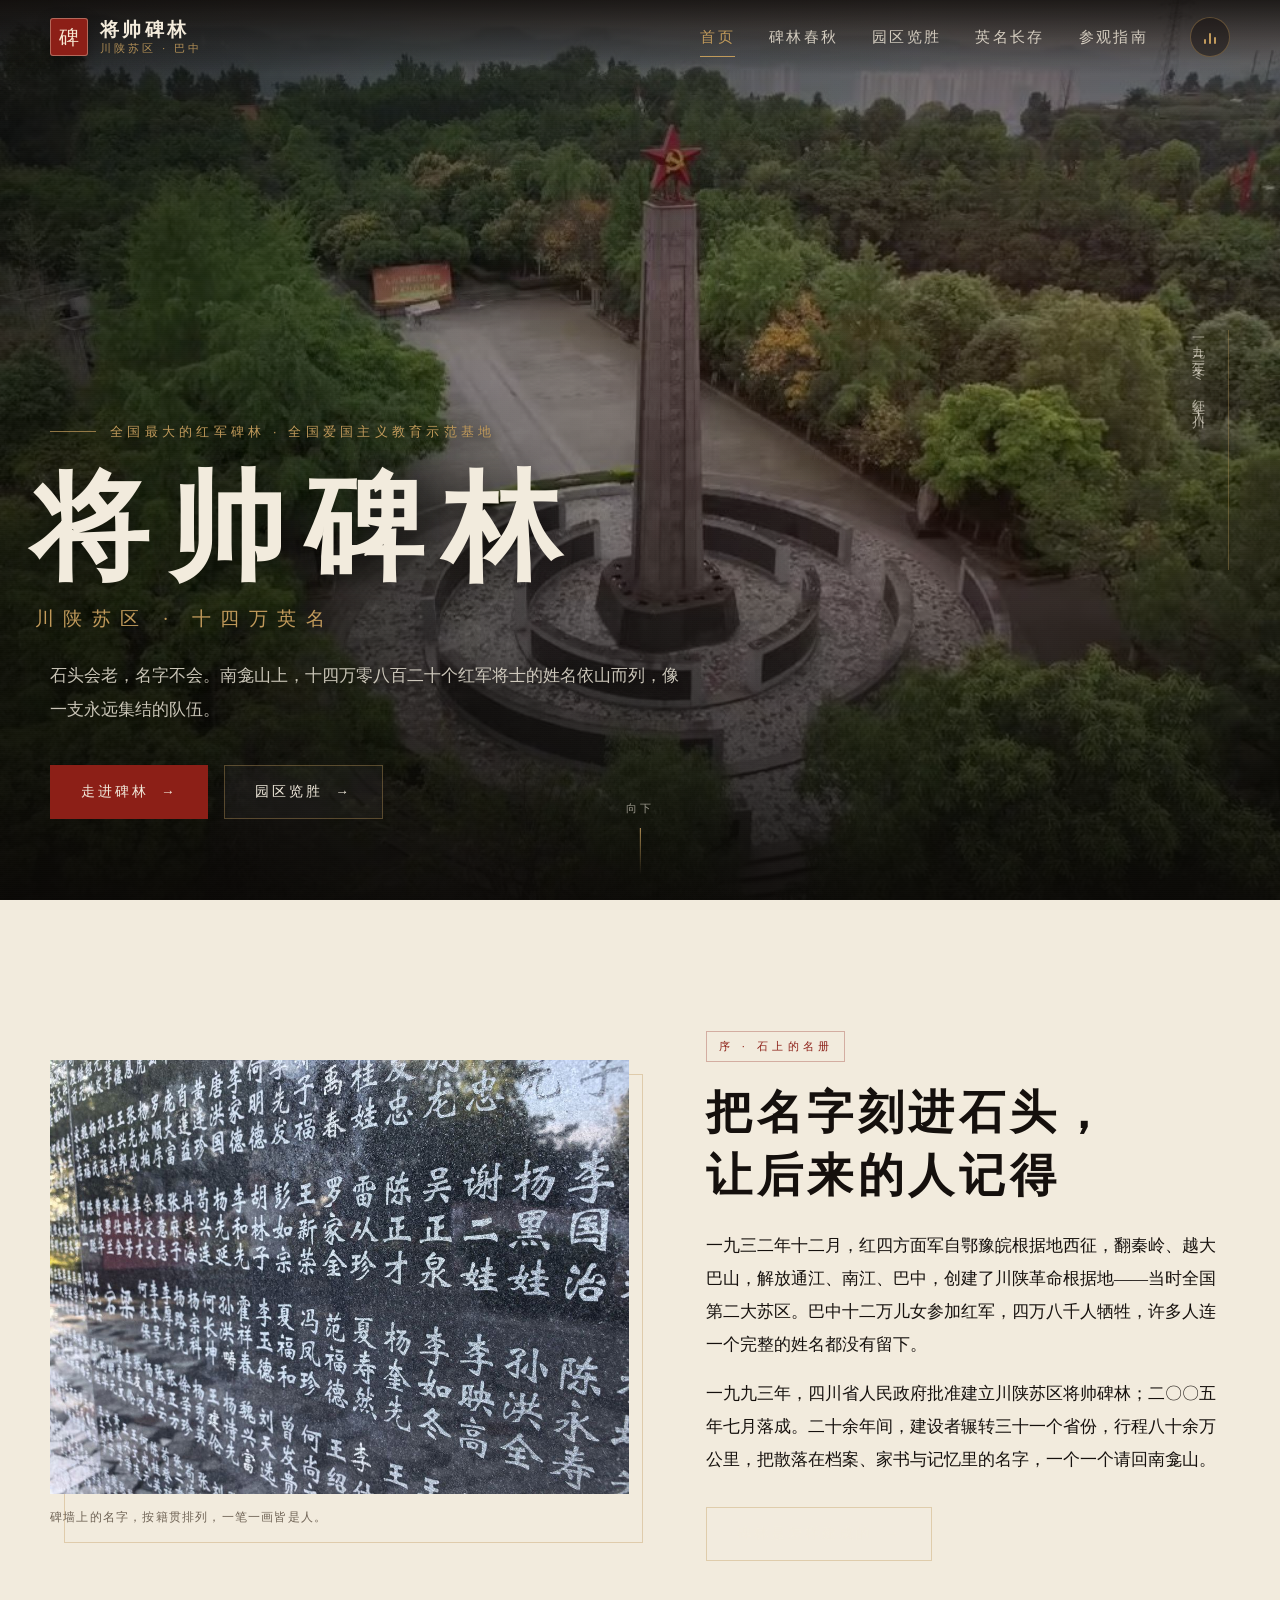
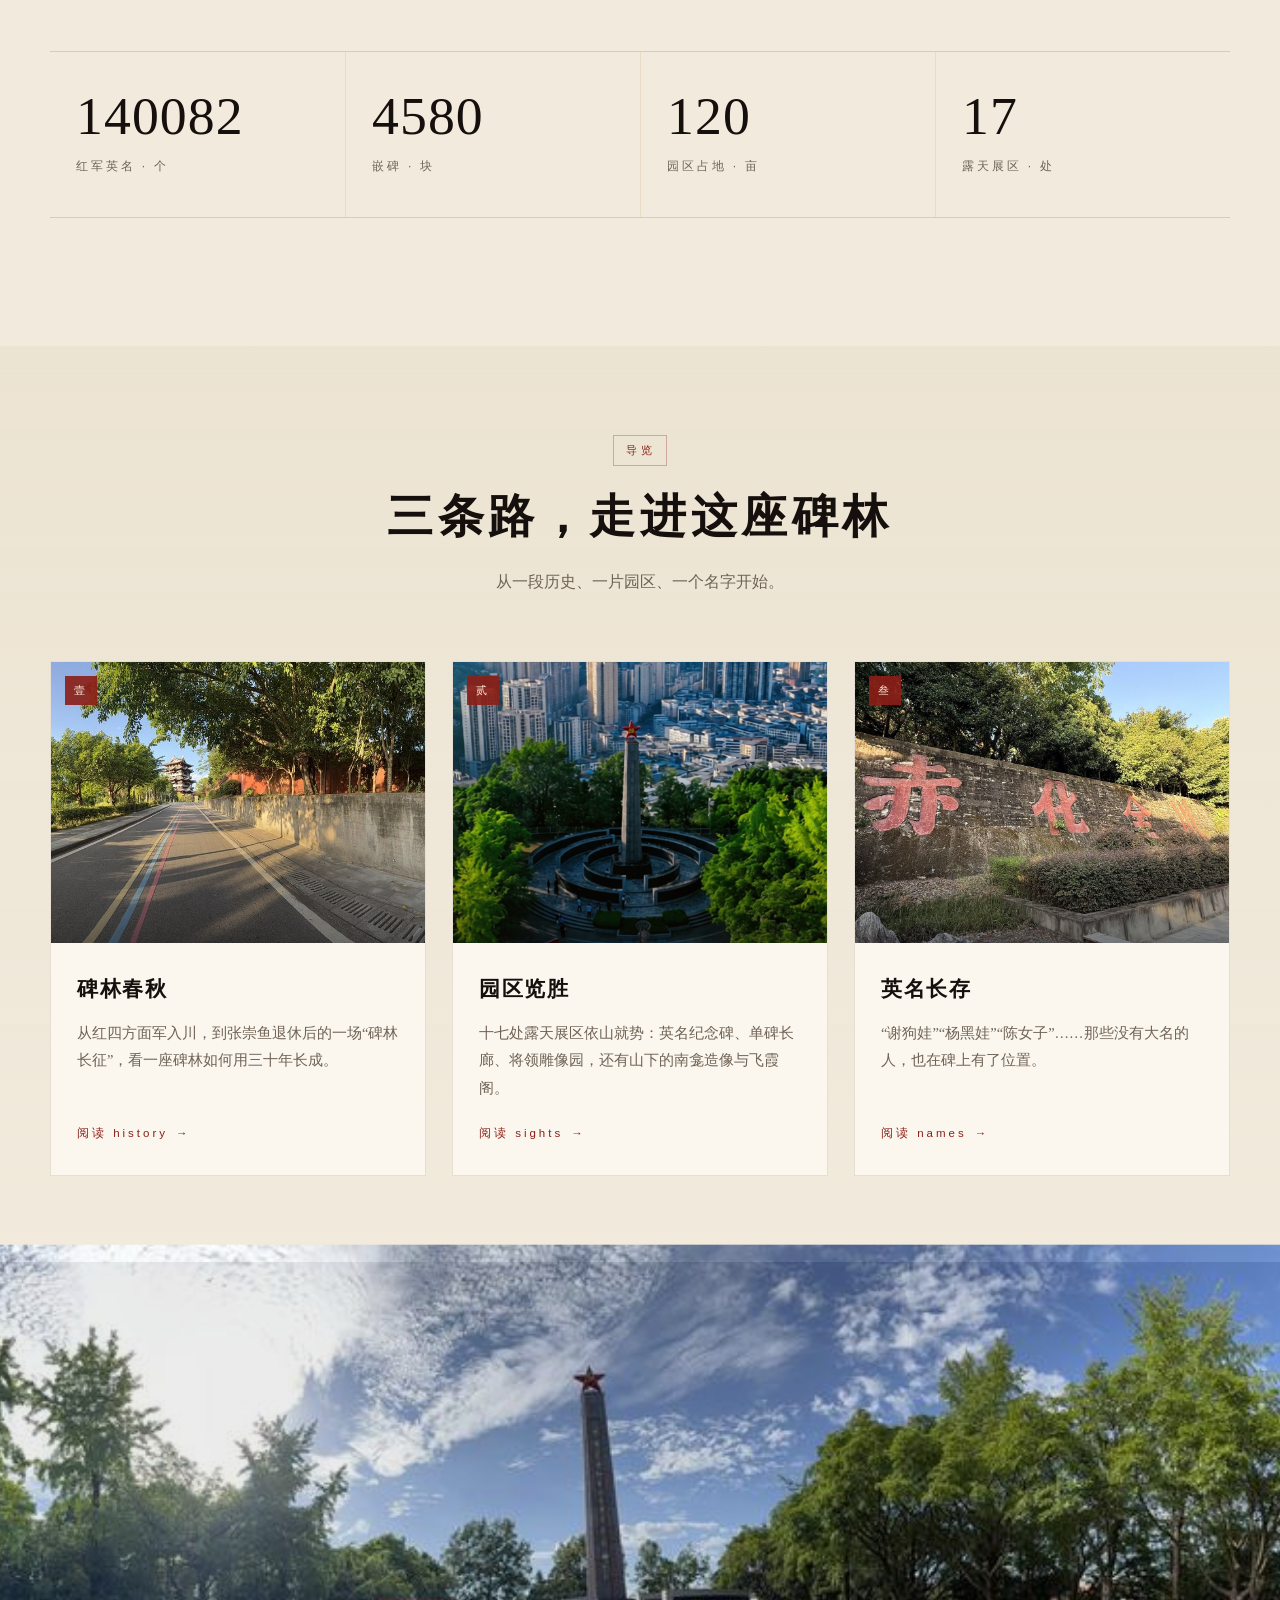
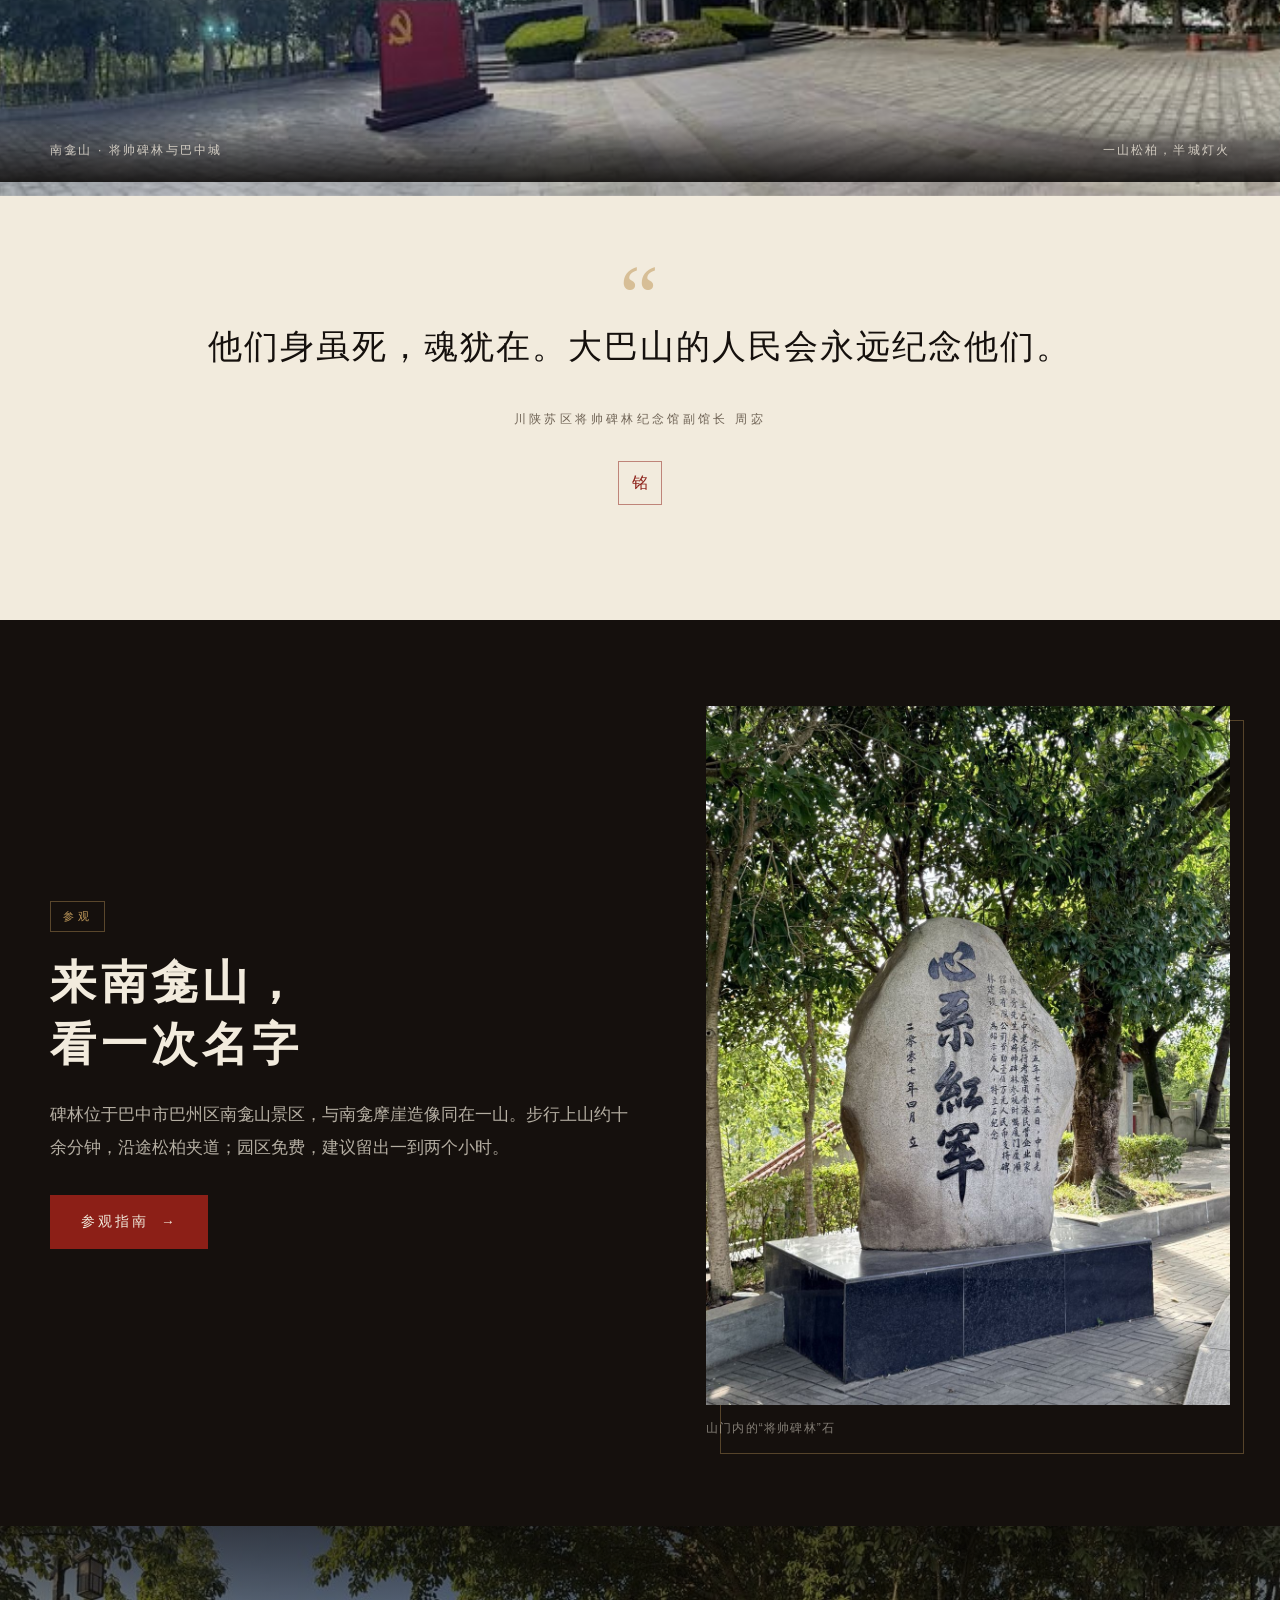
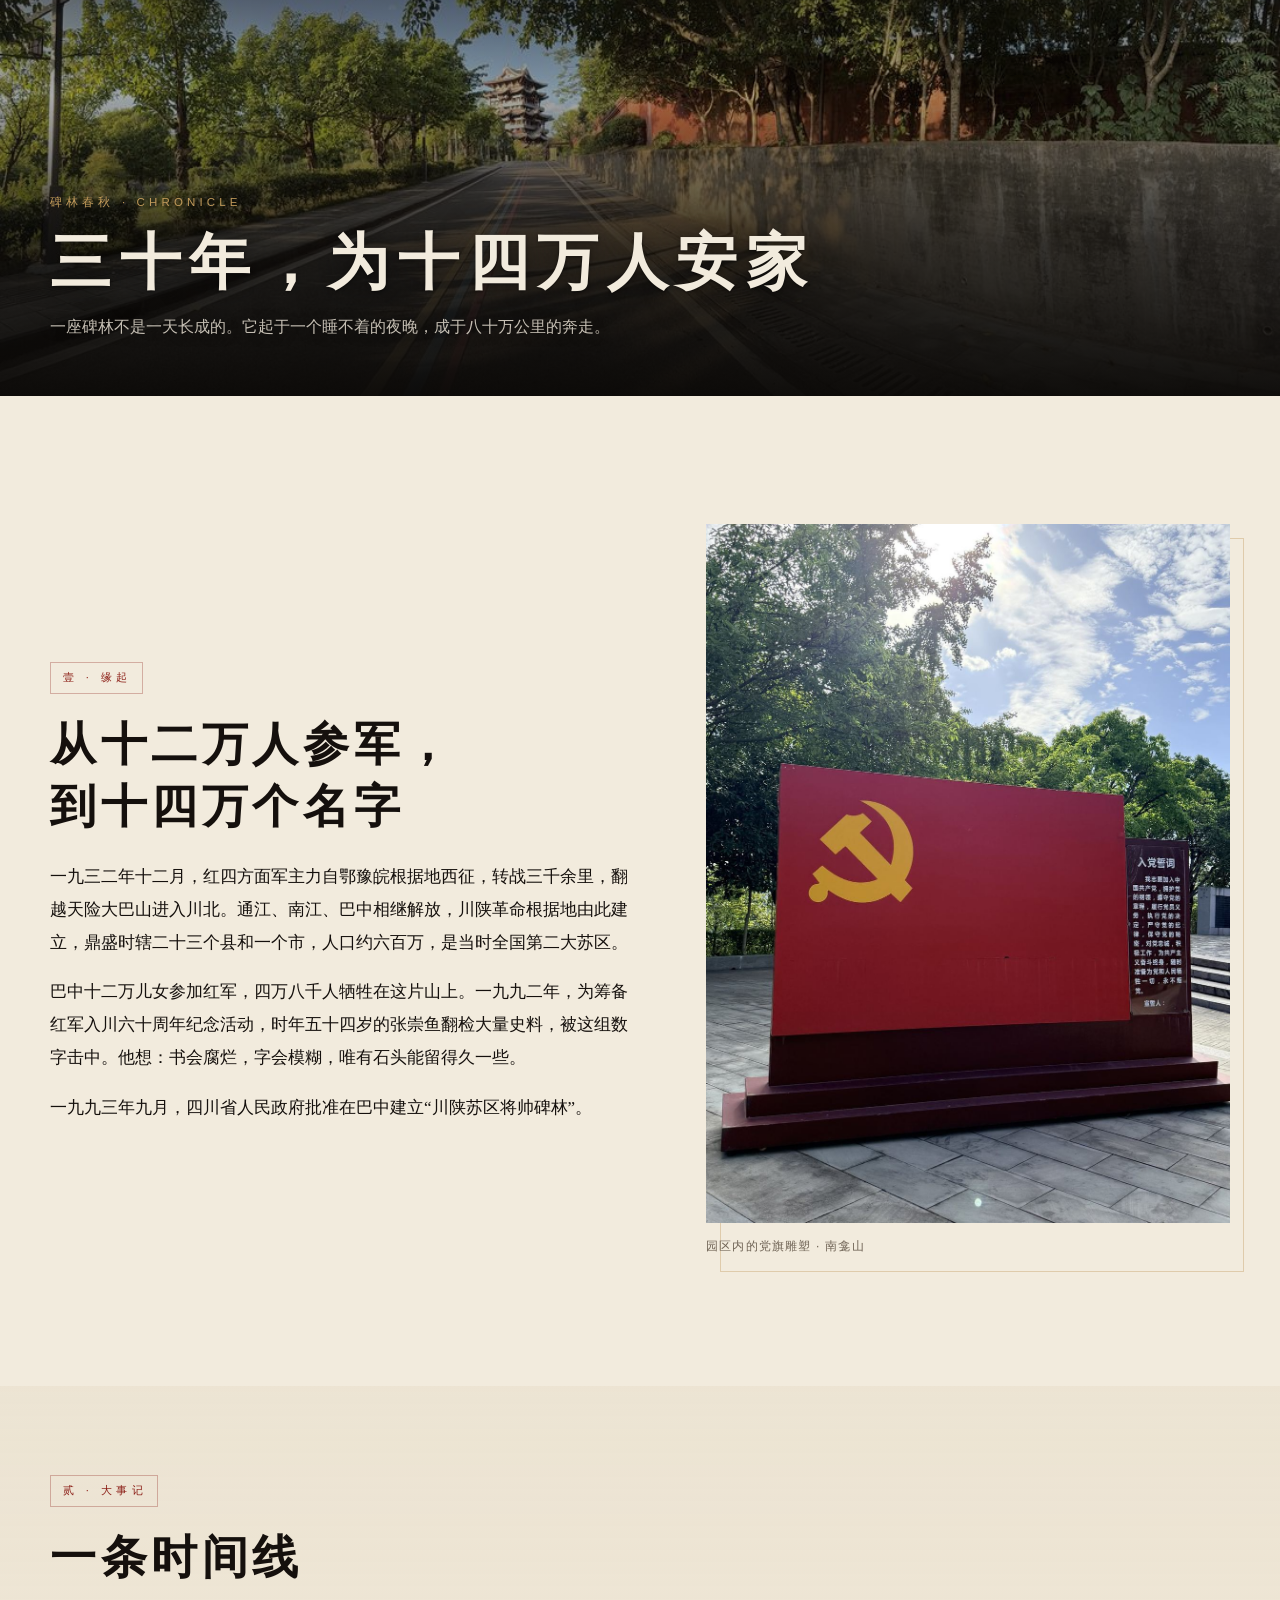
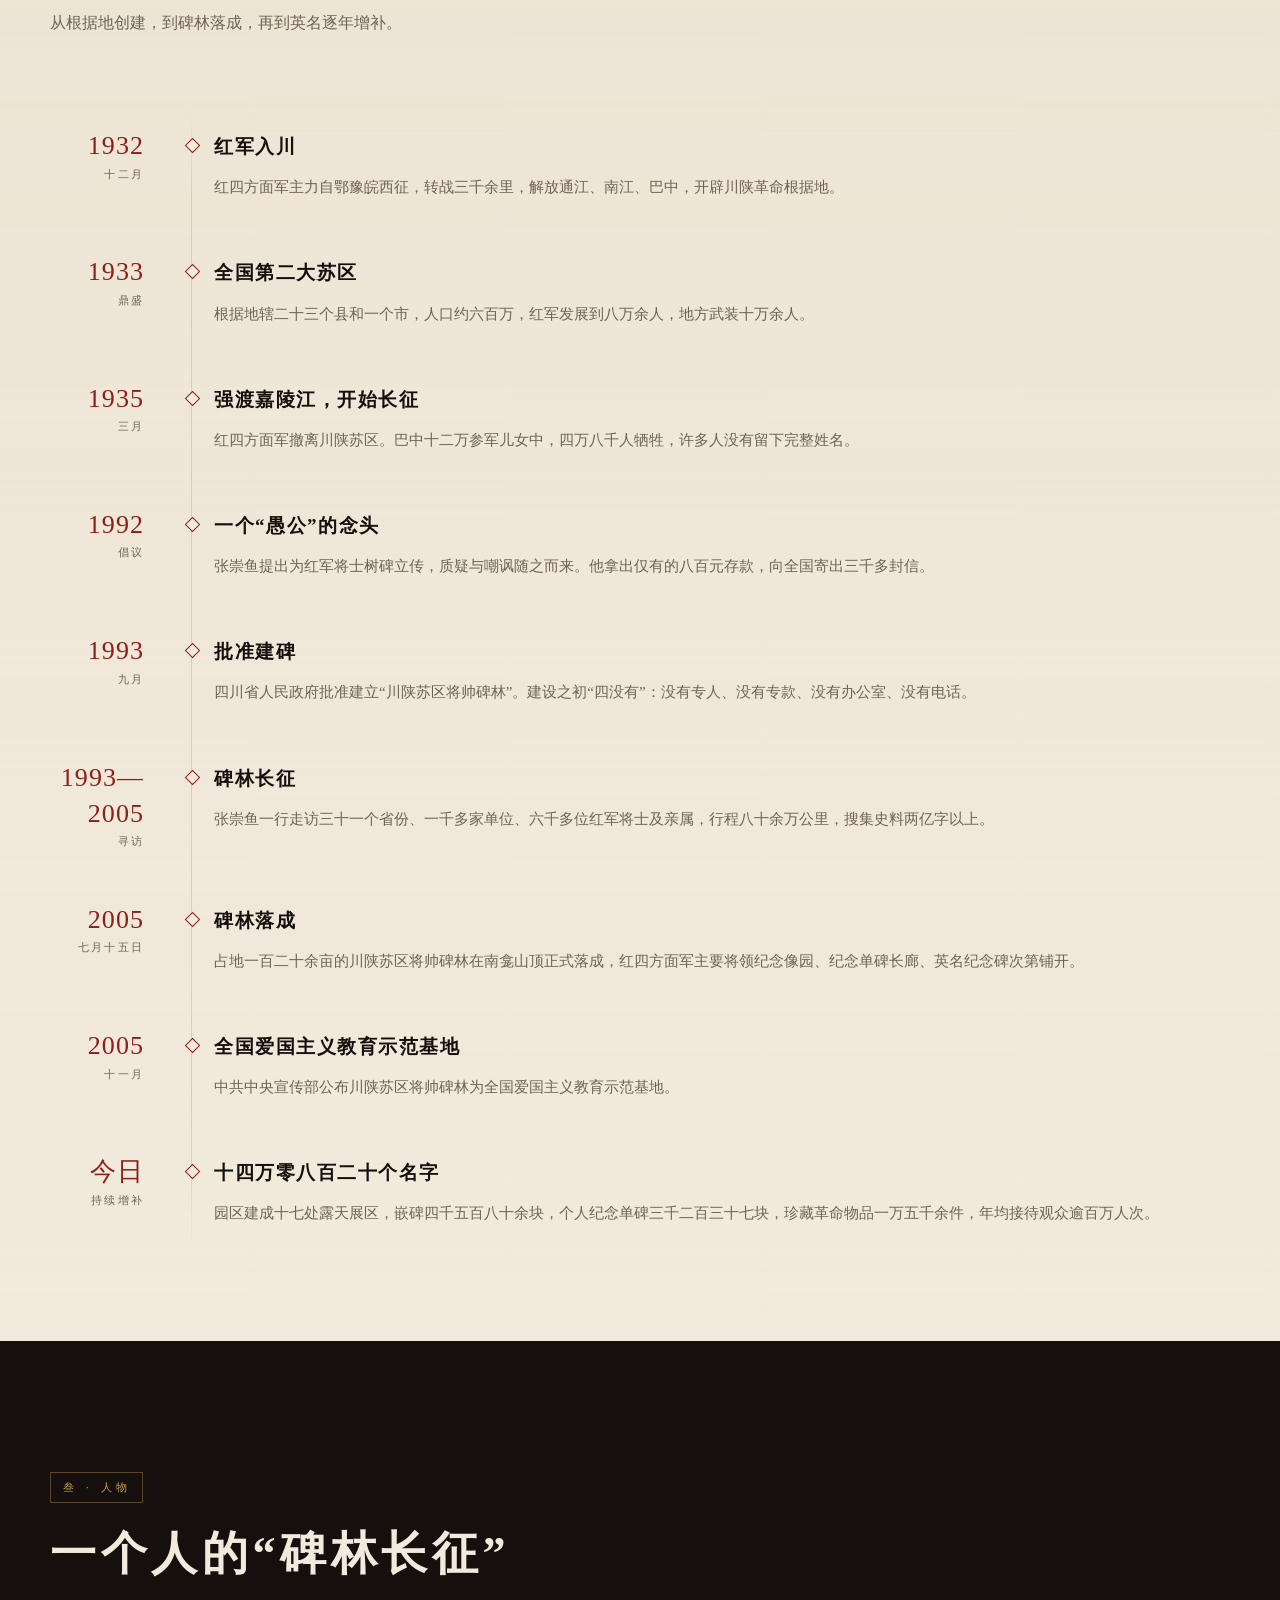
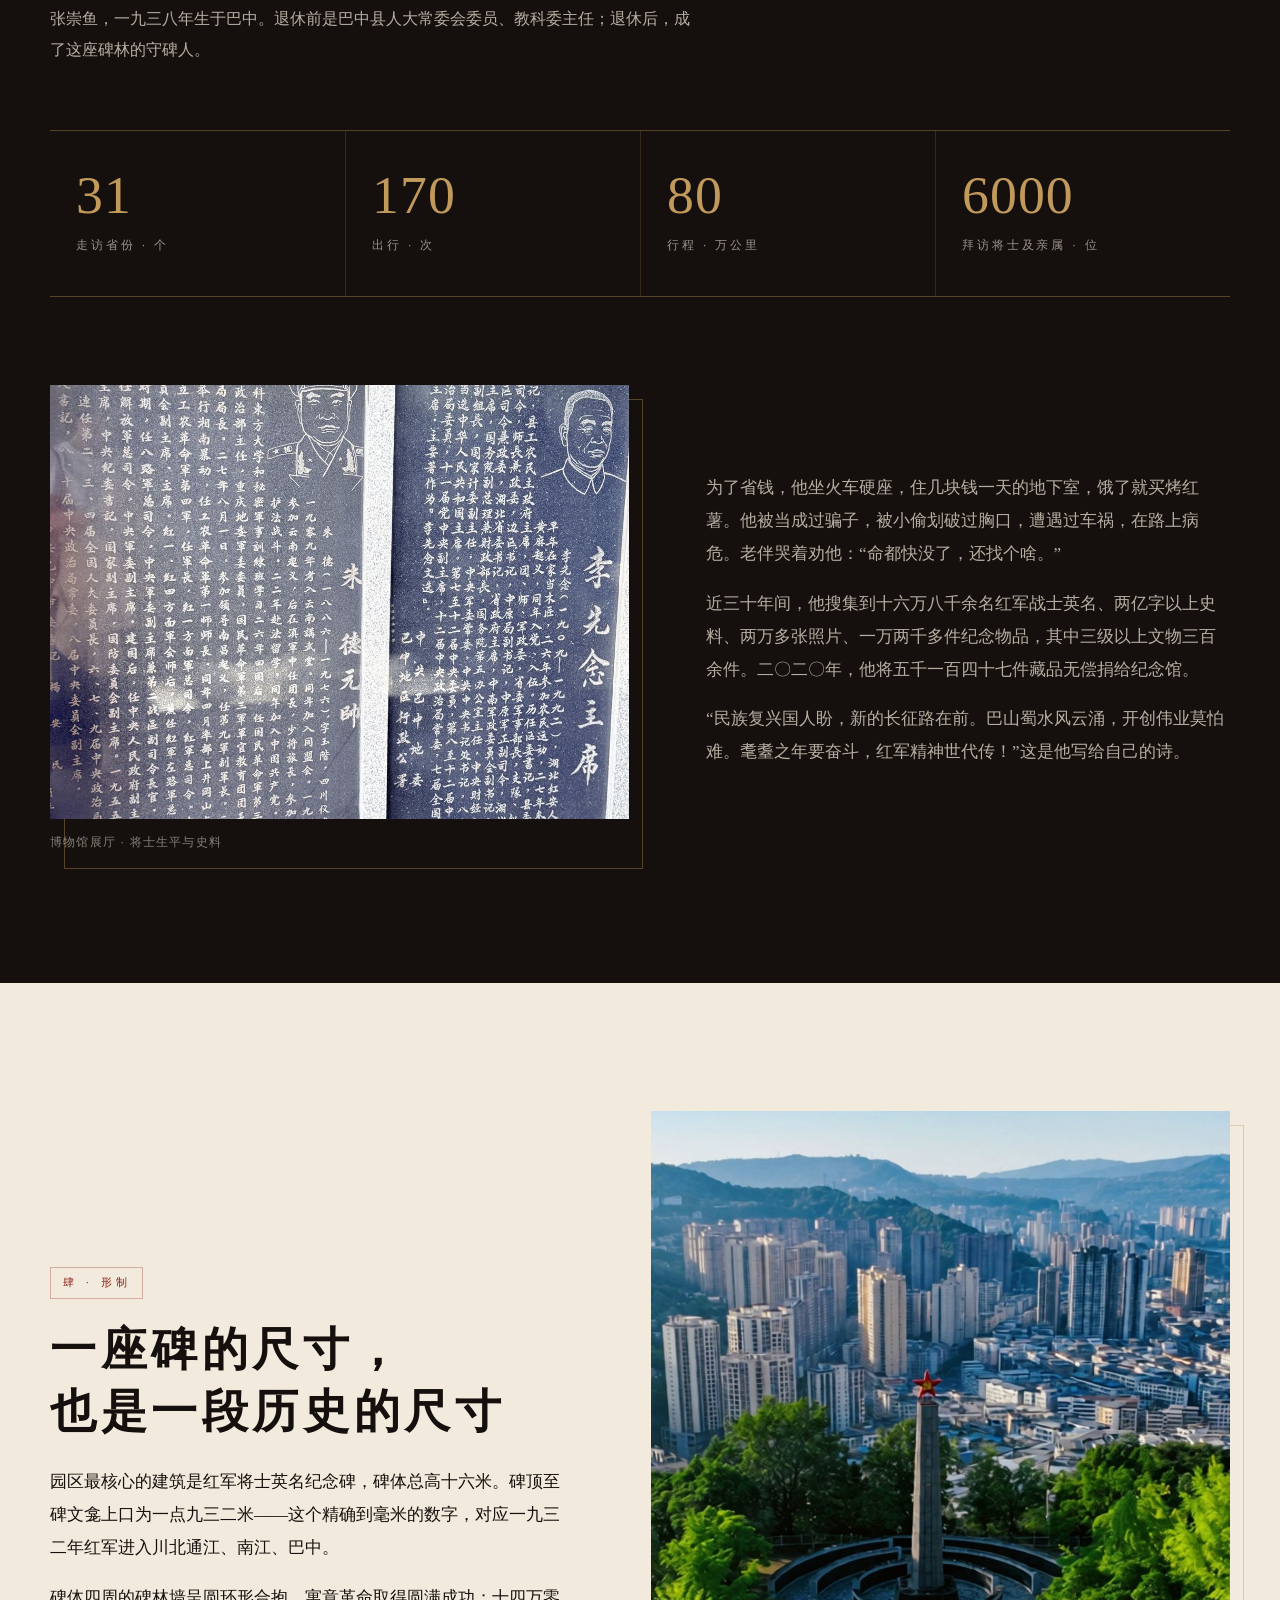
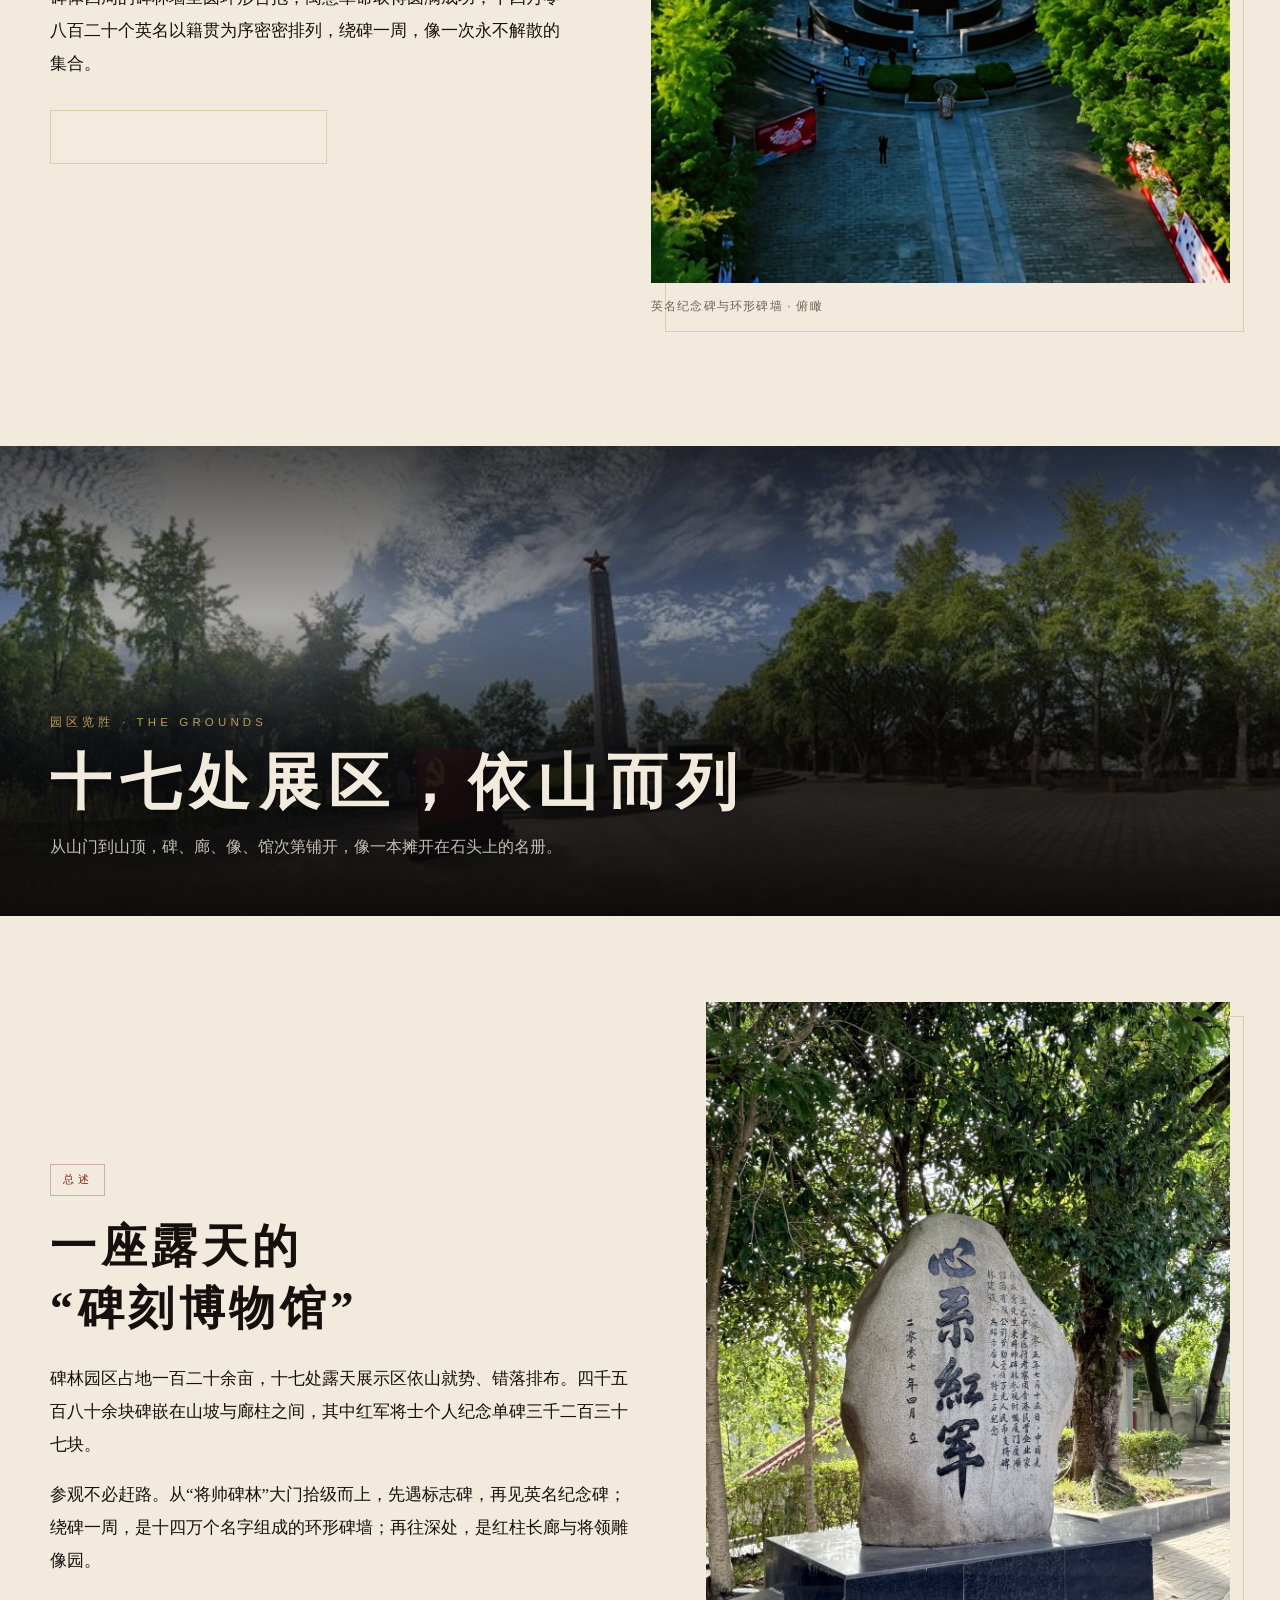
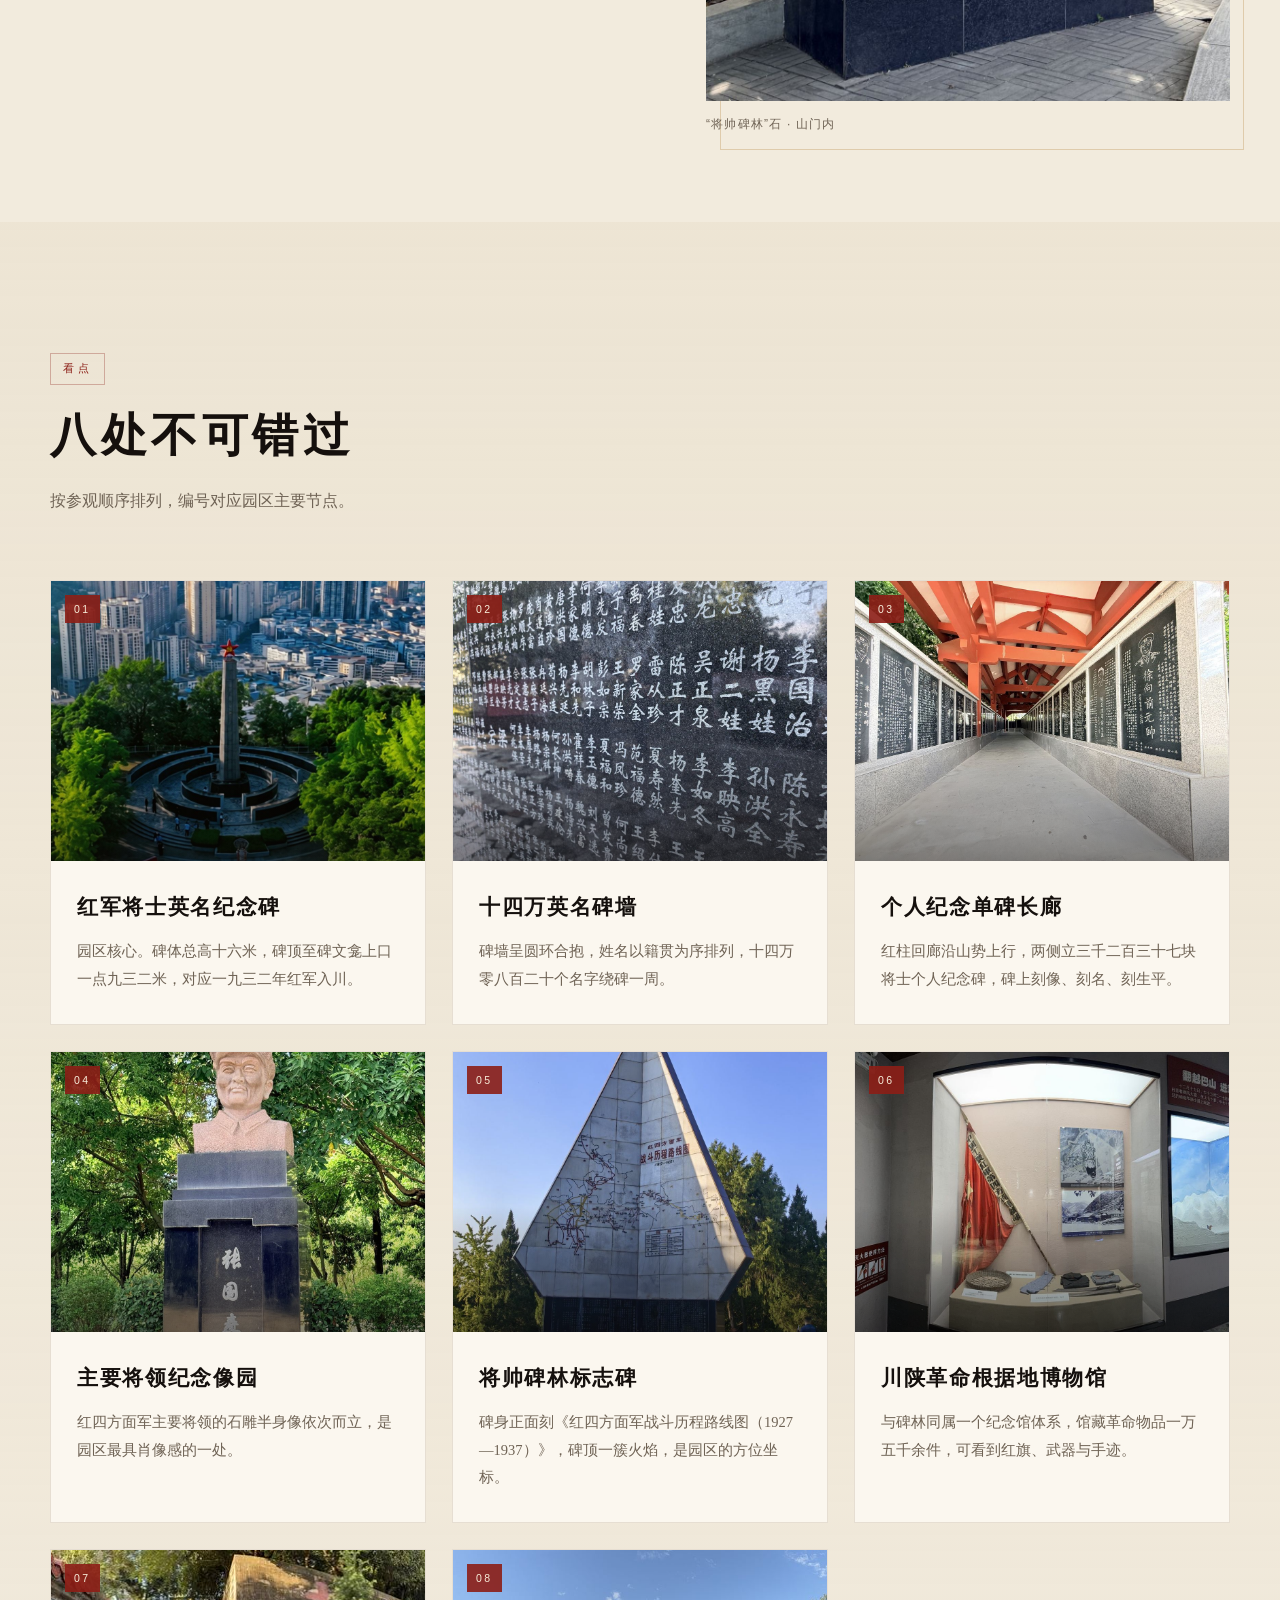
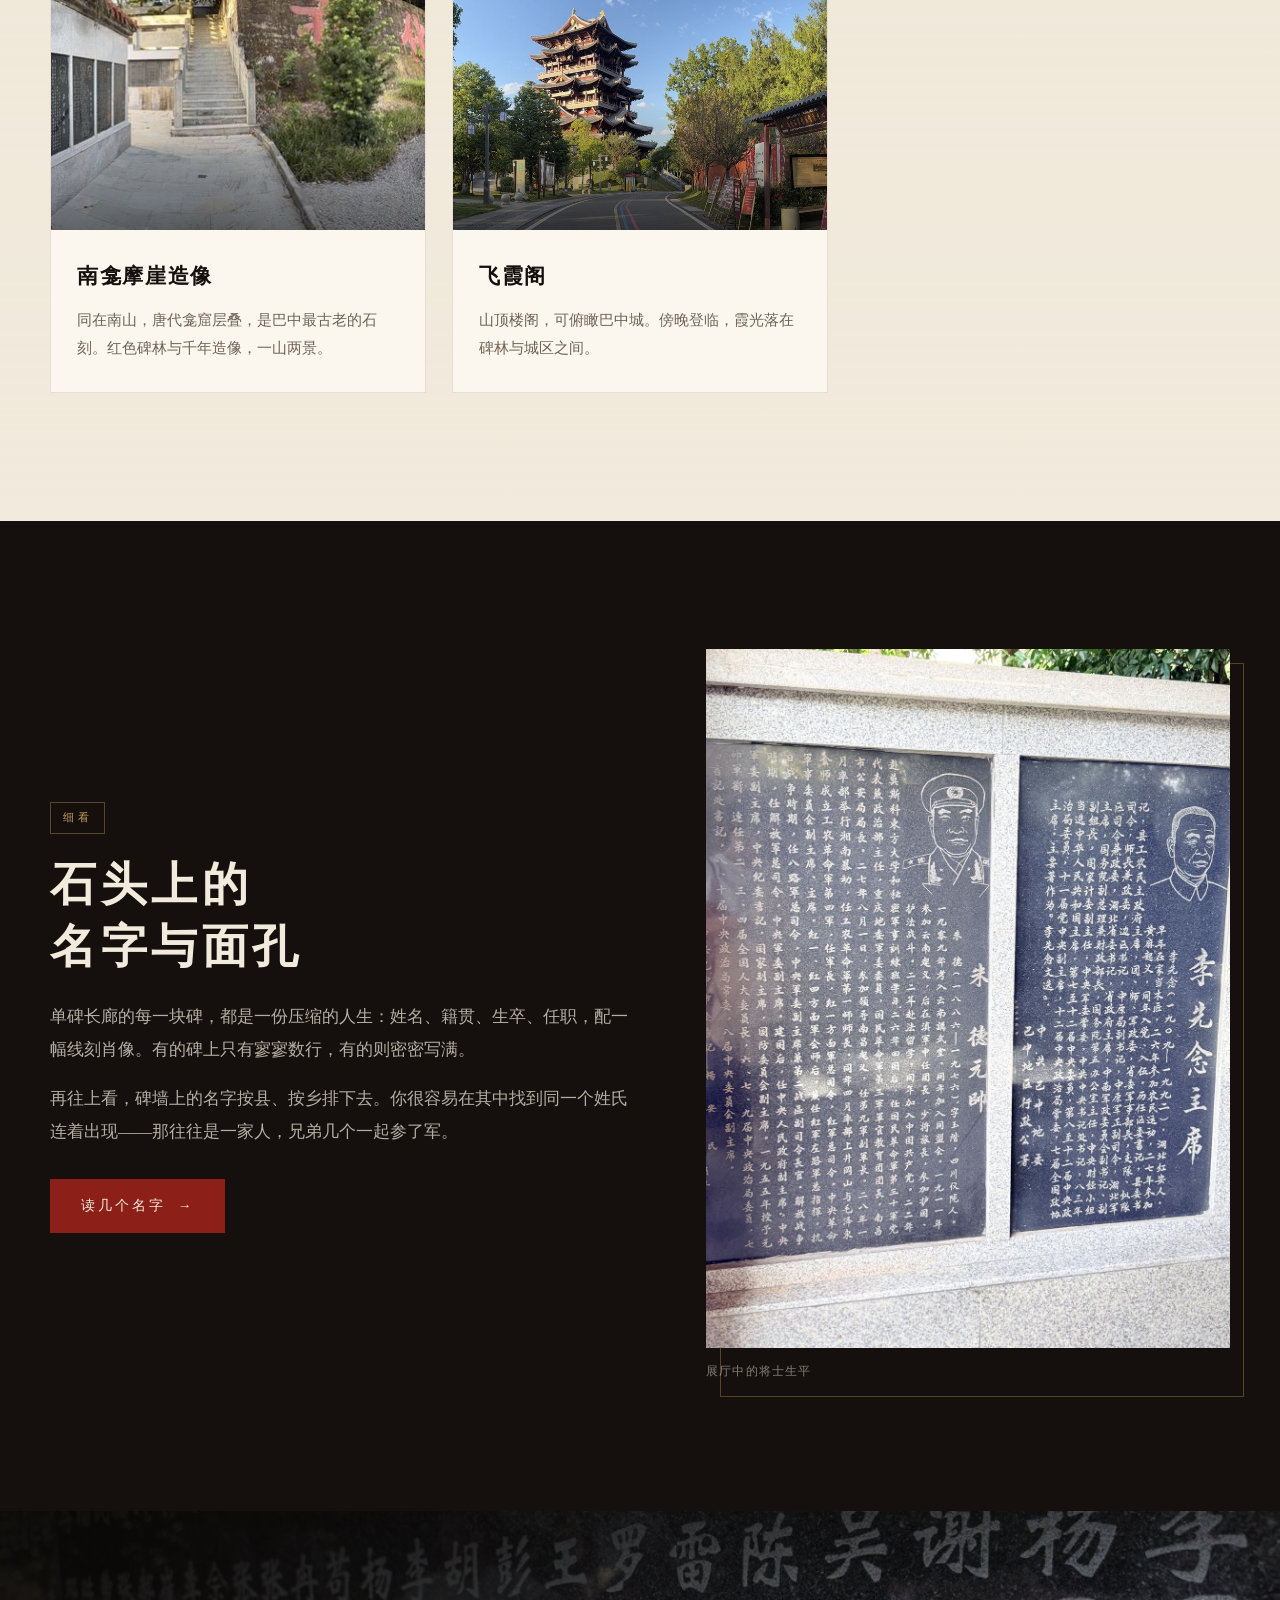
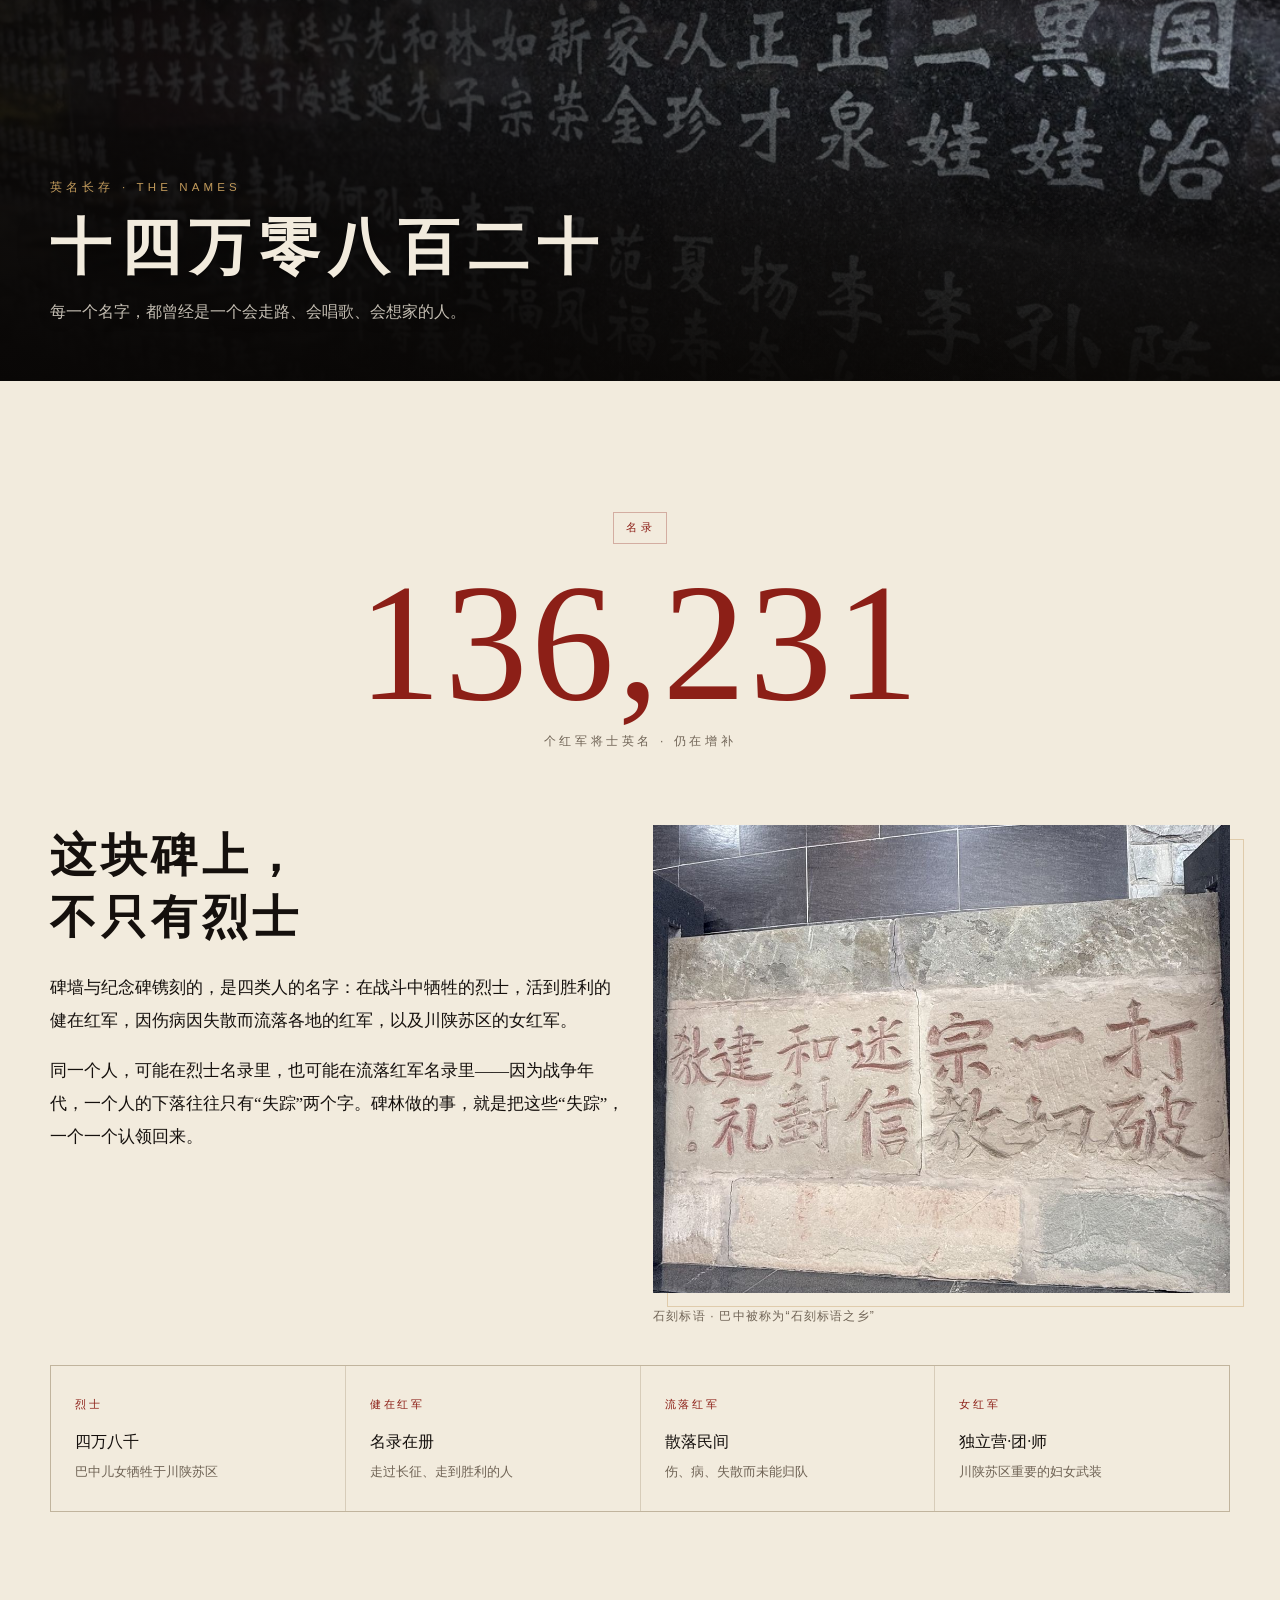
==== h5.html @ b8266406 "将帅碑林网页：五页站点 + 单文件 H5" ====
<!DOCTYPE html>
<html lang="zh-CN">
<head>
<meta charset="utf-8">
<meta name="viewport" content="width=device-width, initial-scale=1, viewport-fit=cover">
<title>川陕苏区将帅碑林 · 十四万英名 | 巴中南龛山</title>
<meta name="description" content="川陕苏区将帅碑林位于四川巴中南龛山，全国最大的红军碑林：一百二十余亩、十七处露天展区、四千五百八十余块碑，镌刻十四万零八百二十个红军将士英名。">
<meta name="keywords" content="将帅碑林,川陕苏区,巴中,南龛山,红军碑林,红色旅游,H5">
<meta name="theme-color" content="#15100d">
<style>

/* ============================================================
   川陕苏区将帅碑林 · 站点样式
   配色：碑石黑 / 宣纸白 / 朱砂红 / 铜金
   字体：系统宋体优先，无需联网加载字体
   ============================================================ */

:root{
  --ink:#15100d;
  --ink-2:#221a15;
  --ink-3:#2e241d;
  --paper:#f2ebdd;
  --paper-2:#e7ddc9;
  --paper-3:#d9cbb0;
  --red:#8c1f17;
  --red-2:#b23a2c;
  --gold:#c19a5b;
  --gold-dim:rgba(193,154,91,.38);
  --muted:#6f6355;
  --wrap:1180px;
  --serif:"Noto Serif SC","Source Han Serif SC","Source Han Serif CN","Songti SC","STSong","SimSun",serif;
  --sans:"PingFang SC","Microsoft YaHei","Hiragino Sans GB","Heiti SC",sans-serif;
}

*{box-sizing:border-box;}
html{scroll-behavior:smooth;}
body{
  margin:0;
  background:var(--paper);
  color:var(--ink);
  font-family:var(--serif);
  font-size:17px;
  line-height:1.95;
  -webkit-font-smoothing:antialiased;
  text-rendering:optimizeLegibility;
  overflow-x:hidden;
}
body::before{ /* 宣纸纹理 */
  content:"";
  position:fixed; inset:0;
  pointer-events:none; z-index:0;
  opacity:.5;
  background:
    radial-gradient(circle at 18% 22%, rgba(140,31,23,.045), transparent 45%),
    radial-gradient(circle at 82% 78%, rgba(193,154,91,.07), transparent 50%),
    repeating-linear-gradient(0deg, rgba(120,95,60,.028) 0 1px, transparent 1px 3px),
    repeating-linear-gradient(90deg, rgba(120,95,60,.022) 0 1px, transparent 1px 4px);
}
img{max-width:100%;display:block;}
a{color:inherit;text-decoration:none;}
h1,h2,h3,h4,p,figure,blockquote{margin:0;}
button{font-family:inherit;cursor:pointer;}
::selection{background:var(--red);color:var(--paper);}

.wrap{width:min(var(--wrap),calc(100% - 48px));margin:0 auto;position:relative;z-index:1;}

/* ---------------- 顶部导航 ---------------- */
.site-header{
  position:fixed; top:0; left:0; right:0; z-index:80;
  transition:background .35s ease, box-shadow .35s ease, height .35s ease;
  background:linear-gradient(180deg, rgba(12,9,7,.78), rgba(12,9,7,0));
}
.site-header.scrolled{
  background:rgba(15,11,9,.92);
  box-shadow:0 1px 0 var(--gold-dim), 0 18px 40px rgba(0,0,0,.28);
  backdrop-filter:blur(10px);
}
.header-inner{display:flex;align-items:center;gap:28px;height:74px;}
.brand{display:flex;align-items:center;gap:12px;color:#f4ecdc;}
.seal{
  width:38px;height:38px;flex:0 0 38px;
  display:grid;place-items:center;
  background:var(--red);
  color:#f7e9d3;
  font-size:20px;line-height:1;
  border-radius:3px;
  box-shadow:inset 0 0 0 1px rgba(255,240,215,.35), 0 4px 14px rgba(0,0,0,.35);
  letter-spacing:0;
}
.brand-text{display:flex;flex-direction:column;line-height:1.25;}
.brand-text strong{font-size:19px;font-weight:600;letter-spacing:.18em;}
.brand-text em{font-style:normal;font-size:11px;letter-spacing:.28em;color:var(--gold);opacity:.9;}
.nav{margin-left:auto;display:flex;gap:6px;}
.nav a{
  position:relative;color:rgba(244,236,220,.82);
  font-size:14.5px;letter-spacing:.16em;
  padding:10px 14px;
  transition:color .25s;
}
.nav a::after{
  content:"";position:absolute;left:14px;right:14px;bottom:4px;height:1px;
  background:var(--gold);transform:scaleX(0);transform-origin:left;transition:transform .3s ease;
}
.nav a:hover,.nav a.active{color:#fff;}
.nav a:hover::after,.nav a.active::after{transform:scaleX(1);}
.nav a.active{color:var(--gold);}

/* 声音按钮 */
.sound-btn{
  width:40px;height:40px;border-radius:50%;
  border:1px solid var(--gold-dim);
  background:rgba(20,15,12,.5);
  display:grid;place-items:center;gap:2px;
  transition:border-color .25s, background .25s, transform .25s;
}
.sound-btn:hover{border-color:var(--gold);transform:translateY(-1px);}
.sound-btn .bars{display:flex;align-items:flex-end;gap:2.5px;height:14px;}
.sound-btn .bars i{
  width:2.5px;background:var(--gold);height:5px;border-radius:1px;
  animation:eq 1.1s ease-in-out infinite paused;
}
.sound-btn .bars i:nth-child(2){height:11px;animation-delay:.18s;}
.sound-btn .bars i:nth-child(3){height:7px;animation-delay:.36s;}
.sound-btn.playing .bars i{animation-play-state:running;}
.sound-btn.muted .bars i{background:#8d8172;}
@keyframes eq{0%,100%{transform:scaleY(.55);}50%{transform:scaleY(1.25);}}

.menu-btn{display:none;width:40px;height:40px;border:0;background:none;position:relative;}
.menu-btn span{position:absolute;left:9px;right:9px;height:1.5px;background:#f4ecdc;transition:transform .3s,opacity .3s;}
.menu-btn span:nth-child(1){top:16px;}
.menu-btn span:nth-child(2){top:24px;}
.menu-btn.open span:nth-child(1){transform:translateY(4px) rotate(45deg);}
.menu-btn.open span:nth-child(2){transform:translateY(-4px) rotate(-45deg);}

/* ---------------- 首页大屏 ---------------- */
.hero{
  position:relative;height:100vh;min-height:620px;
  display:flex;align-items:flex-end;
  overflow:hidden;background:var(--ink);
}
.hero video,.hero .hero-img{
  position:absolute;inset:0;width:100%;height:100%;
  object-fit:cover;object-position:center;
  filter:saturate(.92) contrast(1.03);
}
.hero-mask{
  position:absolute;inset:0;
  background:
    linear-gradient(180deg, rgba(10,8,6,.62) 0%, rgba(10,8,6,.12) 34%, rgba(10,8,6,.42) 66%, rgba(10,8,6,.94) 100%),
    radial-gradient(circle at 78% 30%, rgba(140,31,23,.22), transparent 55%);
}
.hero-grain{position:absolute;inset:0;opacity:.16;pointer-events:none;
  background-image:repeating-linear-gradient(0deg, rgba(255,255,255,.05) 0 1px, transparent 1px 2px);}
.hero-inner{
  position:relative;z-index:2;width:min(var(--wrap),calc(100% - 48px));
  margin:0 auto;padding-bottom:clamp(56px,9vh,110px);color:var(--paper);
}
.hero-kicker{
  display:flex;align-items:center;gap:14px;
  font-family:var(--sans);font-size:12.5px;letter-spacing:.34em;
  color:var(--gold);margin-bottom:22px;
}
.hero-kicker::before{content:"";width:46px;height:1px;background:var(--gold);opacity:.7;}
.hero h1{
  font-size:clamp(52px,9.2vw,126px);
  line-height:1.06;font-weight:600;
  letter-spacing:.16em;
  margin-left:-.16em;
  text-shadow:0 6px 40px rgba(0,0,0,.45);
}
.hero h1 small{display:block;font-size:clamp(14px,1.5vw,19px);font-weight:400;
  letter-spacing:.5em;color:var(--gold);margin-top:18px;margin-left:.2em;}
.hero-lead{
  max-width:640px;margin-top:30px;color:rgba(242,235,221,.82);
  font-size:16.5px;line-height:2.05;
}
.hero-actions{display:flex;flex-wrap:wrap;gap:16px;margin-top:38px;}
.btn{
  display:inline-flex;align-items:center;gap:12px;
  padding:13px 30px;
  font-family:var(--sans);font-size:13.5px;letter-spacing:.22em;
  border:1px solid var(--gold-dim);color:var(--paper);
  background:rgba(255,255,255,.03);
  transition:background .3s,border-color .3s,color .3s,transform .3s;
  position:relative;overflow:hidden;
}
.btn:hover{background:var(--red);border-color:var(--red);transform:translateY(-2px);}
.btn.primary{background:var(--red);border-color:var(--red);}
.btn.primary:hover{background:#a3281d;}
.btn .arrow{font-family:var(--sans);transition:transform .3s;}
.btn:hover .arrow{transform:translateX(4px);}
.hero-scroll{
  position:absolute;left:50%;bottom:26px;z-index:3;transform:translateX(-50%);
  display:flex;flex-direction:column;align-items:center;gap:10px;
  font-family:var(--sans);font-size:10.5px;letter-spacing:.3em;color:rgba(242,235,221,.6);
}
.hero-scroll i{width:1px;height:46px;background:linear-gradient(180deg,var(--gold),transparent);
  animation:drop 2.2s ease-in-out infinite;transform-origin:top;}
@keyframes drop{0%{transform:scaleY(.2);opacity:.2;}55%{transform:scaleY(1);opacity:1;}100%{transform:scaleY(.2);opacity:.2;}}

/* 竖排装饰 */
.hero-vertical{
  position:absolute;right:clamp(20px,4vw,64px);top:50%;transform:translateY(-50%);
  z-index:2;writing-mode:vertical-rl;
  font-size:13px;letter-spacing:.42em;color:rgba(242,235,221,.62);
  border-right:1px solid rgba(193,154,91,.35);
  padding-right:16px;height:240px;
}

/* ---------------- 通用区块 ---------------- */
.sec{position:relative;padding:clamp(72px,10vw,128px) 0;}
.sec.tight{padding:clamp(52px,7vw,86px) 0;}
.sec.dark{background:var(--ink);color:var(--paper);}
.sec.dark .sec-sub,.sec.dark p{color:rgba(242,235,221,.72);}
.sec-head{max-width:760px;margin-bottom:clamp(40px,5vw,64px);}
.sec-no{
  display:inline-block;font-family:var(--sans);
  font-size:11px;letter-spacing:.4em;color:var(--red);
  border:1px solid rgba(140,31,23,.3);
  padding:4px 10px 4px 12px;margin-bottom:20px;
}
.sec h2{
  font-size:clamp(30px,3.6vw,46px);font-weight:600;
  letter-spacing:.1em;line-height:1.35;
}
.sec h2 em{font-style:normal;color:var(--red);}
.sec-sub{margin-top:18px;color:var(--muted);font-size:16px;max-width:640px;}
.sec-head.center{margin-left:auto;margin-right:auto;text-align:center;}
.sec-head.center .sec-sub{margin-left:auto;margin-right:auto;}

/* ---------------- 数字 ---------------- */
.stats{
  display:grid;grid-template-columns:repeat(4,1fr);
  border-top:1px solid var(--gold-dim);border-bottom:1px solid var(--gold-dim);
}
.stat{padding:38px 26px;border-left:1px solid rgba(193,154,91,.18);}
.stat:first-child{border-left:0;}
.stat b{
  display:block;font-family:var(--serif);font-weight:500;
  font-size:clamp(34px,4.2vw,54px);line-height:1;
  color:var(--ink);letter-spacing:.02em;
}
.sec.dark .stat b{color:var(--gold);}
.stat span{display:block;margin-top:12px;font-family:var(--sans);
  font-size:12px;letter-spacing:.24em;color:var(--muted);}
.sec.dark .stat span{color:rgba(242,235,221,.6);}
.stat small{font-size:14px;letter-spacing:.05em;}

/* ---------------- 图文分栏 ---------------- */
.split{display:grid;grid-template-columns:1.05fr .95fr;gap:clamp(36px,6vw,84px);align-items:center;}
.split.rev{grid-template-columns:.95fr 1.05fr;}
.split.rev .split-media{order:2;}
.split-media{position:relative;}
.split-media img{width:100%;height:100%;object-fit:cover;aspect-ratio:4/3;}
.split-media.portrait img{aspect-ratio:3/4;}
.split-media::after{
  content:"";position:absolute;inset:14px -14px -14px 14px;
  border:1px solid var(--gold-dim);z-index:-1;
}
.split-body h2{margin-bottom:22px;}
.split-body p+p{margin-top:16px;}
.split-body .btn{margin-top:30px;}
.caption{
  font-family:var(--sans);font-size:12px;letter-spacing:.1em;color:var(--muted);
  margin-top:12px;
}

/* ---------------- 卡片 ---------------- */
.grid-3{display:grid;grid-template-columns:repeat(3,1fr);gap:26px;}
.grid-2{display:grid;grid-template-columns:repeat(2,1fr);gap:26px;}
.card{
  position:relative;background:#fbf7ef;border:1px solid rgba(120,95,60,.16);
  overflow:hidden;transition:transform .45s ease, box-shadow .45s ease, border-color .45s;
  display:flex;flex-direction:column;
}
.card:hover{transform:translateY(-6px);box-shadow:0 26px 50px -24px rgba(30,20,10,.45);border-color:var(--gold-dim);}
.card-img{position:relative;overflow:hidden;aspect-ratio:4/3;background:#1a1410;}
.card-img img{width:100%;height:100%;object-fit:cover;transition:transform 1.1s cubic-bezier(.2,.7,.2,1), filter .6s;}
.card:hover .card-img img{transform:scale(1.06);}
.card-img::after{content:"";position:absolute;inset:0;background:linear-gradient(180deg,transparent 55%,rgba(10,8,6,.5));}
.card-tag{
  position:absolute;left:14px;top:14px;z-index:2;
  font-family:var(--sans);font-size:10.5px;letter-spacing:.24em;
  color:#f7edda;background:rgba(140,31,23,.9);
  padding:4px 9px;
}
.card-body{padding:26px 26px 30px;flex:1;display:flex;flex-direction:column;}
.card-body h3{font-size:21px;font-weight:600;letter-spacing:.08em;margin-bottom:10px;}
.card-body p{font-size:14.5px;line-height:1.9;color:var(--muted);}
.card-link{
  margin-top:auto;padding-top:20px;font-family:var(--sans);
  font-size:11.5px;letter-spacing:.26em;color:var(--red);
  display:flex;align-items:center;gap:8px;
}
.card-link .arrow{transition:transform .3s;}
.card:hover .card-link .arrow{transform:translateX(5px);}

/* ---------------- 长卷 ---------------- */
.pano{position:relative;background:var(--ink);}
.pano img{width:100%;height:clamp(240px,42vw,520px);object-fit:cover;object-position:center;opacity:.92;}
.pano-cap{
  position:absolute;left:0;right:0;bottom:0;
  padding:20px 0;
  background:linear-gradient(0deg,rgba(8,6,5,.86),transparent);
  color:rgba(242,235,221,.8);font-family:var(--sans);font-size:12px;letter-spacing:.18em;
}
.pano-cap .wrap{display:flex;justify-content:space-between;gap:20px;flex-wrap:wrap;}

/* ---------------- 引文 ---------------- */
.quote{text-align:center;padding:clamp(70px,9vw,120px) 0;}
.quote blockquote{
  font-size:clamp(22px,2.7vw,34px);line-height:1.9;letter-spacing:.06em;
  max-width:900px;margin:0 auto;position:relative;
}
.quote blockquote::before{
  content:"“";font-size:88px;line-height:0;color:var(--gold);opacity:.55;
  display:block;margin-bottom:18px;font-family:Georgia,serif;
}
.quote cite{
  display:block;margin-top:28px;font-style:normal;font-family:var(--sans);
  font-size:12px;letter-spacing:.28em;color:var(--muted);
}
.quote .seal-line{display:inline-block;margin-top:30px;width:44px;height:44px;
  border:1px solid rgba(140,31,23,.5);color:var(--red);
  font-size:16px;line-height:42px;letter-spacing:0;}

/* ---------------- 内页头图 ---------------- */
.page-hero{
  position:relative;height:min(62vh,540px);min-height:340px;
  display:flex;align-items:flex-end;overflow:hidden;background:var(--ink);
}
.page-hero img{position:absolute;inset:0;width:100%;height:100%;object-fit:cover;
  filter:saturate(.9) contrast(1.02);}
.page-hero .mask{position:absolute;inset:0;
  background:linear-gradient(180deg,rgba(10,8,6,.66),rgba(10,8,6,.3) 38%,rgba(10,8,6,.72) 66%,rgba(10,8,6,.95));}
.page-hero .inner{position:relative;z-index:2;width:min(var(--wrap),calc(100% - 48px));
  margin:0 auto;padding-bottom:clamp(38px,6vh,66px);color:var(--paper);}
.page-hero .kicker{font-family:var(--sans);font-size:11.5px;letter-spacing:.36em;color:var(--gold);margin-bottom:14px;}
.page-hero h1{font-size:clamp(38px,5.6vw,72px);letter-spacing:.14em;font-weight:600;line-height:1.15;text-shadow:0 4px 34px rgba(0,0,0,.65),0 1px 3px rgba(0,0,0,.5);}
.page-hero p{margin-top:14px;color:rgba(242,235,221,.8);font-size:15.5px;max-width:640px;text-shadow:0 1px 12px rgba(0,0,0,.5);}

/* 面包屑 */
.crumb{font-family:var(--sans);font-size:11.5px;letter-spacing:.18em;color:var(--muted);
  padding:22px 0 0;}
.crumb a:hover{color:var(--red);}
.crumb span{margin:0 8px;opacity:.5;}

/* ---------------- 时间轴 ---------------- */
.timeline{position:relative;margin-top:20px;}
.timeline::before{content:"";position:absolute;left:141px;top:8px;bottom:8px;width:1px;
  background:linear-gradient(180deg,transparent,var(--gold-dim) 8%,var(--gold-dim) 92%,transparent);}
.tl-item{display:grid;grid-template-columns:118px 1fr;gap:46px;padding:26px 0;position:relative;}
.tl-year{font-size:26px;letter-spacing:.04em;color:var(--red);text-align:right;line-height:1.4;font-weight:500;padding-right:24px;}
.tl-year small{display:block;font-family:var(--sans);font-size:11px;letter-spacing:.2em;color:var(--muted);margin-top:2px;}
.tl-body{position:relative;padding-left:0;}
.tl-body::before{content:"";position:absolute;left:-27px;top:12px;width:9px;height:9px;
  background:var(--paper);border:1px solid var(--red);transform:rotate(45deg);}
.tl-body h3{font-size:19px;letter-spacing:.08em;margin-bottom:8px;}
.tl-body p{color:var(--muted);font-size:15px;}

/* ---------------- 名录 ---------------- */
.name-grid{display:grid;grid-template-columns:repeat(4,1fr);gap:14px;margin-top:34px;}
.name-chip{
  border:1px solid rgba(120,95,60,.25);background:#fbf7ef;
  padding:22px 16px;text-align:center;position:relative;
  transition:transform .35s, border-color .35s, background .35s;
}
.name-chip:hover{transform:translateY(-4px);border-color:var(--red);background:#fff;}
.name-chip b{display:block;font-size:19px;letter-spacing:.12em;font-weight:500;}
.name-chip span{display:block;margin-top:8px;font-family:var(--sans);font-size:11px;letter-spacing:.14em;color:var(--muted);}
.name-chip::after{content:"";position:absolute;inset:5px;border:1px solid rgba(140,31,23,.12);pointer-events:none;}

.huge-number{
  font-size:clamp(64px,13vw,168px);line-height:.95;letter-spacing:.02em;
  color:var(--red);font-weight:500;
}
.huge-number small{font-size:.22em;letter-spacing:.3em;vertical-align:super;color:var(--gold);}

/* ---------------- 参观 ---------------- */
.info-grid{display:grid;grid-template-columns:repeat(4,1fr);gap:1px;background:rgba(120,95,60,.22);border:1px solid rgba(120,95,60,.22);}
.info-cell{background:var(--paper);padding:28px 24px;}
.info-cell dt{font-family:var(--sans);font-size:11px;letter-spacing:.26em;color:var(--red);margin-bottom:12px;}
.info-cell dd{margin:0;font-size:16px;line-height:1.8;}
.info-cell dd small{display:block;color:var(--muted);font-size:12.5px;margin-top:4px;font-family:var(--sans);}

.route{list-style:none;padding:0;margin:34px 0 0;counter-reset:step;
  display:grid;grid-template-columns:repeat(4,1fr);gap:22px;}
.route li{position:relative;padding-top:52px;border-top:1px solid var(--gold-dim);}
.route li::before{
  counter-increment:step;content:"0" counter(step);
  position:absolute;top:-14px;left:0;background:var(--paper);padding-right:12px;
  font-family:var(--sans);font-size:12px;letter-spacing:.1em;color:var(--gold);
}
.route b{display:block;font-size:16px;letter-spacing:.06em;margin-bottom:6px;}
.route span{font-size:13.5px;color:var(--muted);line-height:1.8;}

.video-grid{display:grid;grid-template-columns:repeat(3,1fr);gap:22px;}
.video-card{background:#120d0a;border:1px solid rgba(193,154,91,.22);}
.video-card video{width:100%;aspect-ratio:16/9;display:block;background:#000;}
.video-card figcaption{padding:14px 16px;color:rgba(242,235,221,.72);
  font-family:var(--sans);font-size:12px;letter-spacing:.12em;display:flex;justify-content:space-between;gap:10px;}
.video-card figcaption span{color:var(--gold);opacity:.8;}

/* ---------------- 资料来源 ---------------- */
.credits{display:grid;grid-template-columns:repeat(2,1fr);gap:20px 54px;margin-top:34px;}
.credit h4{font-size:15px;letter-spacing:.14em;margin-bottom:8px;color:var(--red);}
.credit p,.credit li{font-size:13.5px;line-height:1.9;color:var(--muted);}
.credit ul{margin:0;padding-left:18px;}
.credit a{color:var(--ink);border-bottom:1px solid var(--gold-dim);}
.credit a:hover{color:var(--red);}
.notice{margin-top:34px;padding:18px 22px;background:rgba(140,31,23,.05);
  border-left:2px solid var(--red);font-size:13.5px;color:var(--muted);}

/* ---------------- 页脚 ---------------- */
.site-footer{background:var(--ink);color:rgba(242,235,221,.72);padding:64px 0 0;position:relative;z-index:1;}
.footer-grid{display:grid;grid-template-columns:1.4fr .8fr 1fr;gap:48px;padding-bottom:46px;}
.f-brand{display:flex;gap:16px;align-items:flex-start;}
.f-brand .seal{width:44px;height:44px;flex:0 0 44px;font-size:22px;}
.f-brand h4{color:var(--paper);font-size:17px;letter-spacing:.2em;font-weight:600;margin-bottom:10px;}
.f-brand p{font-size:13px;line-height:1.9;color:rgba(242,235,221,.55);max-width:330px;}
.f-col h5{font-family:var(--sans);font-size:11px;letter-spacing:.28em;color:var(--gold);margin-bottom:16px;}
.f-col a{display:block;font-size:13.5px;padding:5px 0;color:rgba(242,235,221,.7);transition:color .25s;}
.f-col a:hover{color:var(--gold);}
.f-bottom{border-top:1px solid rgba(193,154,91,.18);padding:20px 0 26px;
  display:flex;justify-content:space-between;gap:16px;flex-wrap:wrap;
  font-family:var(--sans);font-size:11.5px;letter-spacing:.1em;color:rgba(242,235,221,.42);}

/* ---------------- 声音提示 ---------------- */
.sound-toast{
  position:fixed;right:24px;bottom:96px;z-index:90;
  background:rgba(20,15,12,.92);color:var(--paper);
  border:1px solid var(--gold-dim);
  padding:12px 18px;font-family:var(--sans);font-size:12px;letter-spacing:.08em;
  opacity:0;transform:translateY(10px);pointer-events:none;
  transition:opacity .4s,transform .4s;
}
.sound-toast.show{opacity:1;transform:none;}

/* ---------------- 滚动动效 ---------------- */
.reveal{opacity:0;transform:translateY(26px);transition:opacity .9s cubic-bezier(.2,.7,.2,1),transform .9s cubic-bezier(.2,.7,.2,1);}
.reveal.in{opacity:1;transform:none;}
.reveal.d1{transition-delay:.1s;}
.reveal.d2{transition-delay:.2s;}
.reveal.d3{transition-delay:.3s;}

/* ---------------- 响应式 ---------------- */
@media (max-width:980px){
  .split,.split.rev{grid-template-columns:1fr;}
  .split.rev .split-media{order:0;}
  .grid-3,.video-grid{grid-template-columns:repeat(2,1fr);}
  .stats{grid-template-columns:repeat(2,1fr);}
  .stat:nth-child(3){border-left:0;}
  .stat:nth-child(n+3){border-top:1px solid rgba(193,154,91,.18);}
  .name-grid{grid-template-columns:repeat(2,1fr);}
  .info-grid{grid-template-columns:repeat(2,1fr);}
  .route{grid-template-columns:repeat(2,1fr);}
  .credits{grid-template-columns:1fr;}
  .footer-grid{grid-template-columns:1fr 1fr;}
  .hero-vertical{display:none;}
}
@media (max-width:720px){
  body{font-size:16px;}
  .nav{
    position:fixed;inset:74px 0 auto;background:rgba(15,11,9,.98);
    flex-direction:column;padding:12px 24px 26px;gap:0;
    clip-path:inset(0 0 100% 0);transition:clip-path .4s ease;
  }
  .nav.open{clip-path:inset(0 0 0 0);}
  .nav a{padding:14px 0;border-bottom:1px solid rgba(193,154,91,.14);}
  .nav a::after{display:none;}
  .menu-btn{display:block;order:3;}
  .sound-btn{order:2;margin-left:auto;}
  .nav{margin-left:0;}
  .grid-3,.grid-2,.video-grid{grid-template-columns:1fr;}
  .stats{grid-template-columns:1fr 1fr;}
  .tl-item{grid-template-columns:84px 1fr;gap:34px;}
  .tl-year{padding-right:18px;}
  .timeline::before{left:91px;}
  .tl-body::before{left:-31px;}
  .tl-year{font-size:20px;}
  .footer-grid{grid-template-columns:1fr;}
  .hero h1{letter-spacing:.1em;}
  .hero-lead{font-size:15px;}
  .sound-toast{left:24px;right:24px;bottom:86px;text-align:center;}
  .hero-scroll{display:none;}
  .hero-kicker{font-size:10.5px;letter-spacing:.18em;line-height:1.9;gap:10px;}
  .hero-kicker::before{width:26px;}
}
@media (prefers-reduced-motion:reduce){
  *{animation:none!important;transition-duration:.001s!important;}
  html{scroll-behavior:auto;}
  .reveal{opacity:1;transform:none;}
}




/* ---- 可读性微调（叠加在原有规则之后） ---- */
.hero-mask{
  background:
    linear-gradient(90deg, rgba(10,8,6,.62) 0%, rgba(10,8,6,.2) 46%, rgba(10,8,6,0) 72%),
    linear-gradient(180deg, rgba(10,8,6,.62) 0%, rgba(10,8,6,.1) 32%, rgba(10,8,6,.42) 66%, rgba(10,8,6,.94) 100%),
    radial-gradient(circle at 78% 30%, rgba(140,31,23,.22), transparent 55%);
}
.hero-kicker{text-shadow:0 2px 14px rgba(0,0,0,.8);}
.hero h1 small{text-shadow:0 2px 18px rgba(0,0,0,.85);}
.hero-lead{text-shadow:0 1px 10px rgba(0,0,0,.55);}
.page-hero .mask{
  background:linear-gradient(180deg, rgba(10,8,6,.72) 0%, rgba(10,8,6,.34) 36%, rgba(10,8,6,.78) 68%, rgba(10,8,6,.97) 100%);
}

/* 英名页头图：左侧压暗，保证长标题可读 */
.page-hero.names-hero::after{
  content:"";position:absolute;inset:0;pointer-events:none;
  background:linear-gradient(90deg, rgba(8,6,5,.88) 0%, rgba(8,6,5,.62) 38%, rgba(8,6,5,.18) 68%, rgba(8,6,5,0) 88%);
}


/* ================= 单文件 H5 追加样式 ================= */
html{scroll-behavior:smooth;}
section[id]{scroll-margin-top:76px;}
#progress{position:fixed;top:0;left:0;height:2px;width:0;z-index:130;
  background:linear-gradient(90deg,var(--red),var(--gold));transition:width .12s linear;}
.page-hero{height:min(54vh,470px);min-height:320px;}
.page-hero h2{font-size:clamp(34px,4.8vw,62px);letter-spacing:.14em;font-weight:600;line-height:1.15;
  text-shadow:0 4px 34px rgba(0,0,0,.65),0 1px 3px rgba(0,0,0,.5);margin:0;}
img{background-color:#1a1410;}
.to-top{position:fixed;right:22px;bottom:26px;width:44px;height:44px;border-radius:50%;
  border:1px solid var(--gold-dim);background:rgba(20,15,12,.86);color:var(--gold);
  font-size:17px;line-height:1;z-index:95;opacity:0;pointer-events:none;
  transition:opacity .3s,transform .3s;}
.to-top.show{opacity:1;pointer-events:auto;}
.to-top:hover{transform:translateY(-3px);border-color:var(--gold);}
@media (max-width:720px){
  .page-hero{height:46vh;min-height:290px;}
  .to-top{right:16px;bottom:18px;width:40px;height:40px;}
}

</style>
</head>
<body data-page="h5">
<div id="progress"></div>

<header class="site-header" id="siteHeader">
  <div class="wrap header-inner">
    <a class="brand" href="#home" aria-label="回到首页">
      <span class="seal">碑</span>
      <span class="brand-text"><strong>将帅碑林</strong><em>川陕苏区 · 巴中</em></span>
    </a>
    <nav class="nav" id="nav">
      <a href="#home" class="active">首页</a>
      <a href="#history">碑林春秋</a>
      <a href="#sights">园区览胜</a>
      <a href="#names">英名长存</a>
      <a href="#visit">参观指南</a>
    </nav>
    <button class="sound-btn" id="soundBtn" type="button" aria-label="开启或关闭背景音乐" aria-pressed="true">
      <span class="bars"><i></i><i></i><i></i></span>
    </button>
    <button class="menu-btn" id="menuBtn" type="button" aria-label="打开菜单" aria-expanded="false"><span></span><span></span></button>
  </div>
</header>

<main>
<!-- ================= 首屏 ================= -->
<section class="hero" id="home">
  <video data-asset="assets/video/hero.mp4" data-poster="assets/img/poster-hero.jpg" muted loop playsinline preload="auto" aria-hidden="true"></video>
  <div class="hero-mask"></div>
  <div class="hero-grain"></div>

  <div class="hero-vertical">一九三二年冬 · 红军入川</div>

  <div class="hero-inner">
    <div class="hero-kicker">全国最大的红军碑林 · 全国爱国主义教育示范基地</div>
    <h1>将帅碑林<small>川陕苏区 · 十四万英名</small></h1>
    <p class="hero-lead">石头会老，名字不会。南龛山上，十四万零八百二十个红军将士的姓名依山而列，像一支永远集结的队伍。</p>
    <div class="hero-actions">
      <a class="btn primary" href="history.html">走进碑林 <span class="arrow">→</span></a>
      <a class="btn" href="sights.html">园区览胜 <span class="arrow">→</span></a>
    </div>
  </div>

  <div class="hero-scroll"><span>向下</span><i></i></div>
</section>

<!-- ================= 序 ================= -->
<section class="sec">
  <div class="wrap">
    <div class="split">
      <div class="split-media reveal">
        <img data-asset="assets/img/wall.jpg" alt="将帅碑林英名墙上密密麻麻的红军将士姓名" loading="lazy">
        <p class="caption">碑墙上的名字，按籍贯排列，一笔一画皆是人。</p>
      </div>
      <div class="split-body reveal d1">
        <span class="sec-no">序 · 石上的名册</span>
        <h2>把名字刻进石头，<br>让后来的人记得</h2>
        <p>一九三二年十二月，红四方面军自鄂豫皖根据地西征，翻秦岭、越大巴山，解放通江、南江、巴中，创建了川陕革命根据地——当时全国第二大苏区。巴中十二万儿女参加红军，四万八千人牺牲，许多人连一个完整的姓名都没有留下。</p>
        <p>一九九三年，四川省人民政府批准建立川陕苏区将帅碑林；二〇〇五年七月落成。二十余年间，建设者辗转三十一个省份，行程八十余万公里，把散落在档案、家书与记忆里的名字，一个一个请回南龛山。</p>
        <a class="btn" href="history.html">碑林是怎样建成的 <span class="arrow">→</span></a>
      </div>
    </div>

    <div class="stats reveal" style="margin-top:clamp(56px,7vw,92px)">
      <div class="stat"><b data-count="140082">0</b><span>红军英名 · 个</span></div>
      <div class="stat"><b data-count="4580">0</b><span>嵌碑 · 块</span></div>
      <div class="stat"><b data-count="120">0</b><span>园区占地 · 亩</span></div>
      <div class="stat"><b data-count="17">0</b><span>露天展区 · 处</span></div>
    </div>
  </div>
</section>

<!-- ================= 三个入口 ================= -->
<section class="sec tight" style="background:linear-gradient(180deg,rgba(231,221,201,.55),rgba(242,235,221,0))">
  <div class="wrap">
    <div class="sec-head center reveal">
      <span class="sec-no">导览</span>
      <h2>三条路，走进这座碑林</h2>
      <p class="sec-sub">从一段历史、一片园区、一个名字开始。</p>
    </div>
    <div class="grid-3">
      <a class="card reveal" href="history.html">
        <div class="card-img"><span class="card-tag">壹</span><img data-asset="assets/img/road.jpg" alt="通往将帅碑林的林荫道" loading="lazy"></div>
        <div class="card-body">
          <h3>碑林春秋</h3>
          <p>从红四方面军入川，到张崇鱼退休后的一场“碑林长征”，看一座碑林如何用三十年长成。</p>
          <span class="card-link">阅读 history <span class="arrow">→</span></span>
        </div>
      </a>
      <a class="card reveal d1" href="sights.html">
        <div class="card-img"><span class="card-tag">贰</span><img data-asset="assets/img/monument-aerial.jpg" alt="航拍红军将士英名纪念碑与环形碑墙" loading="lazy"></div>
        <div class="card-body">
          <h3>园区览胜</h3>
          <p>十七处露天展区依山就势：英名纪念碑、单碑长廊、将领雕像园，还有山下的南龛造像与飞霞阁。</p>
          <span class="card-link">阅读 sights <span class="arrow">→</span></span>
        </div>
      </a>
      <a class="card reveal d2" href="names.html">
        <div class="card-img"><span class="card-tag">叁</span><img data-asset="assets/img/inscription.jpg" alt="刻有红色标语的石壁" loading="lazy"></div>
        <div class="card-body">
          <h3>英名长存</h3>
          <p>“谢狗娃”“杨黑娃”“陈女子”……那些没有大名的人，也在碑上有了位置。</p>
          <span class="card-link">阅读 names <span class="arrow">→</span></span>
        </div>
      </a>
    </div>
  </div>
</section>

<!-- ================= 长卷 ================= -->
<section class="pano">
  <img data-asset="assets/img/pano.jpg" alt="南龛山与巴中城全景，将帅碑林位于山林之中" loading="lazy">
  <div class="pano-cap">
    <div class="wrap"><span>南龛山 · 将帅碑林与巴中城</span><span>一山松柏，半城灯火</span></div>
  </div>
</section>

<!-- ================= 引文 ================= -->
<section class="quote">
  <div class="wrap reveal">
    <blockquote>他们身虽死，魂犹在。大巴山的人民会永远纪念他们。</blockquote>
    <cite>川陕苏区将帅碑林纪念馆副馆长 周宓</cite>
    <span class="seal-line">铭</span>
  </div>
</section>

<!-- ================= 参观提示 ================= -->
<section class="sec dark tight">
  <div class="wrap">
    <div class="split">
      <div class="split-body reveal">
        <span class="sec-no" style="color:var(--gold);border-color:rgba(193,154,91,.4)">参观</span>
        <h2 style="color:var(--paper)">来南龛山，<br>看一次名字</h2>
        <p>碑林位于巴中市巴州区南龛山景区，与南龛摩崖造像同在一山。步行上山约十余分钟，沿途松柏夹道；园区免费，建议留出一到两个小时。</p>
        <a class="btn primary" href="visit.html">参观指南 <span class="arrow">→</span></a>
      </div>
      <div class="split-media portrait reveal d1">
        <img data-asset="assets/img/sign.jpg" alt="刻有将帅碑林四字的景观石" loading="lazy">
        <p class="caption" style="color:rgba(242,235,221,.5)">山门内的“将帅碑林”石</p>
      </div>
    </div>
  </div>
</section>

<!-- ================= 页脚 ================= -->

<section class="page-hero" id="history">
  <img data-asset="assets/img/road.jpg" alt="通往将帅碑林的林荫大道" fetchpriority="high">
  <div class="mask"></div>
  <div class="inner">
    <div class="kicker">碑林春秋 · CHRONICLE</div>
    <h2>三十年，为十四万人安家</h2>
    <p>一座碑林不是一天长成的。它起于一个睡不着的夜晚，成于八十万公里的奔走。</p>
  </div>
</section>

<!-- ================= 缘起 ================= -->
<section class="sec">
  <div class="wrap">
    <div class="split">
      <div class="split-body reveal">
        <span class="sec-no">壹 · 缘起</span>
        <h2>从十二万人参军，<br>到十四万个名字</h2>
        <p>一九三二年十二月，红四方面军主力自鄂豫皖根据地西征，转战三千余里，翻越天险大巴山进入川北。通江、南江、巴中相继解放，川陕革命根据地由此建立，鼎盛时辖二十三个县和一个市，人口约六百万，是当时全国第二大苏区。</p>
        <p>巴中十二万儿女参加红军，四万八千人牺牲在这片山上。一九九二年，为筹备红军入川六十周年纪念活动，时年五十四岁的张崇鱼翻检大量史料，被这组数字击中。他想：书会腐烂，字会模糊，唯有石头能留得久一些。</p>
        <p>一九九三年九月，四川省人民政府批准在巴中建立“川陕苏区将帅碑林”。</p>
      </div>
      <div class="split-media portrait reveal d1">
        <img data-asset="assets/img/flag.jpg" alt="园区内的党旗雕塑" loading="lazy">
        <p class="caption">园区内的党旗雕塑 · 南龛山</p>
      </div>
    </div>
  </div>
</section>

<!-- ================= 时间轴 ================= -->
<section class="sec tight" style="background:linear-gradient(180deg,rgba(231,221,201,.5),rgba(242,235,221,0))">
  <div class="wrap">
    <div class="sec-head reveal">
      <span class="sec-no">贰 · 大事记</span>
      <h2>一条时间线</h2>
      <p class="sec-sub">从根据地创建，到碑林落成，再到英名逐年增补。</p>
    </div>

    <div class="timeline">
      <div class="tl-item reveal">
        <div class="tl-year">1932<small>十二月</small></div>
        <div class="tl-body">
          <h3>红军入川</h3>
          <p>红四方面军主力自鄂豫皖西征，转战三千余里，解放通江、南江、巴中，开辟川陕革命根据地。</p>
        </div>
      </div>
      <div class="tl-item reveal">
        <div class="tl-year">1933<small>鼎盛</small></div>
        <div class="tl-body">
          <h3>全国第二大苏区</h3>
          <p>根据地辖二十三个县和一个市，人口约六百万，红军发展到八万余人，地方武装十万余人。</p>
        </div>
      </div>
      <div class="tl-item reveal">
        <div class="tl-year">1935<small>三月</small></div>
        <div class="tl-body">
          <h3>强渡嘉陵江，开始长征</h3>
          <p>红四方面军撤离川陕苏区。巴中十二万参军儿女中，四万八千人牺牲，许多人没有留下完整姓名。</p>
        </div>
      </div>
      <div class="tl-item reveal">
        <div class="tl-year">1992<small>倡议</small></div>
        <div class="tl-body">
          <h3>一个“愚公”的念头</h3>
          <p>张崇鱼提出为红军将士树碑立传，质疑与嘲讽随之而来。他拿出仅有的八百元存款，向全国寄出三千多封信。</p>
        </div>
      </div>
      <div class="tl-item reveal">
        <div class="tl-year">1993<small>九月</small></div>
        <div class="tl-body">
          <h3>批准建碑</h3>
          <p>四川省人民政府批准建立“川陕苏区将帅碑林”。建设之初“四没有”：没有专人、没有专款、没有办公室、没有电话。</p>
        </div>
      </div>
      <div class="tl-item reveal">
        <div class="tl-year">1993—2005<small>寻访</small></div>
        <div class="tl-body">
          <h3>碑林长征</h3>
          <p>张崇鱼一行走访三十一个省份、一千多家单位、六千多位红军将士及亲属，行程八十余万公里，搜集史料两亿字以上。</p>
        </div>
      </div>
      <div class="tl-item reveal">
        <div class="tl-year">2005<small>七月十五日</small></div>
        <div class="tl-body">
          <h3>碑林落成</h3>
          <p>占地一百二十余亩的川陕苏区将帅碑林在南龛山顶正式落成，红四方面军主要将领纪念像园、纪念单碑长廊、英名纪念碑次第铺开。</p>
        </div>
      </div>
      <div class="tl-item reveal">
        <div class="tl-year">2005<small>十一月</small></div>
        <div class="tl-body">
          <h3>全国爱国主义教育示范基地</h3>
          <p>中共中央宣传部公布川陕苏区将帅碑林为全国爱国主义教育示范基地。</p>
        </div>
      </div>
      <div class="tl-item reveal">
        <div class="tl-year">今日<small>持续增补</small></div>
        <div class="tl-body">
          <h3>十四万零八百二十个名字</h3>
          <p>园区建成十七处露天展区，嵌碑四千五百八十余块，个人纪念单碑三千二百三十七块，珍藏革命物品一万五千余件，年均接待观众逾百万人次。</p>
        </div>
      </div>
    </div>
  </div>
</section>

<!-- ================= 张崇鱼 ================= -->
<section class="sec dark">
  <div class="wrap">
    <div class="sec-head reveal">
      <span class="sec-no" style="color:var(--gold);border-color:rgba(193,154,91,.4)">叁 · 人物</span>
      <h2 style="color:var(--paper)">一个人的“碑林长征”</h2>
      <p class="sec-sub">张崇鱼，一九三八年生于巴中。退休前是巴中县人大常委会委员、教科委主任；退休后，成了这座碑林的守碑人。</p>
    </div>

    <div class="stats reveal">
      <div class="stat"><b data-count="31">0</b><span>走访省份 · 个</span></div>
      <div class="stat"><b data-count="170">0</b><span>出行 · 次</span></div>
      <div class="stat"><b data-count="80">0</b><span>行程 · 万公里</span></div>
      <div class="stat"><b data-count="6000">0</b><span>拜访将士及亲属 · 位</span></div>
    </div>

    <div class="split" style="margin-top:clamp(56px,7vw,88px)">
      <div class="split-media reveal">
        <img data-asset="assets/img/hall.jpg" alt="川陕革命根据地博物馆展厅内的展板" loading="lazy">
        <p class="caption" style="color:rgba(242,235,221,.5)">博物馆展厅 · 将士生平与史料</p>
      </div>
      <div class="split-body reveal d1">
        <p>为了省钱，他坐火车硬座，住几块钱一天的地下室，饿了就买烤红薯。他被当成过骗子，被小偷划破过胸口，遭遇过车祸，在路上病危。老伴哭着劝他：“命都快没了，还找个啥。”</p>
        <p>近三十年间，他搜集到十六万八千余名红军战士英名、两亿字以上史料、两万多张照片、一万两千多件纪念物品，其中三级以上文物三百余件。二〇二〇年，他将五千一百四十七件藏品无偿捐给纪念馆。</p>
        <p>“民族复兴国人盼，新的长征路在前。巴山蜀水风云涌，开创伟业莫怕难。耄耋之年要奋斗，红军精神世代传！”这是他写给自己的诗。</p>
      </div>
    </div>
  </div>
</section>

<!-- ================= 形制 ================= -->
<section class="sec">
  <div class="wrap">
    <div class="split rev">
      <div class="split-media portrait reveal">
        <img data-asset="assets/img/monument-aerial.jpg" alt="红军将士英名纪念碑与环形碑墙航拍" loading="lazy">
        <p class="caption">英名纪念碑与环形碑墙 · 俯瞰</p>
      </div>
      <div class="split-body reveal d1">
        <span class="sec-no">肆 · 形制</span>
        <h2>一座碑的尺寸，<br>也是一段历史的尺寸</h2>
        <p>园区最核心的建筑是红军将士英名纪念碑，碑体总高十六米。碑顶至碑文龛上口为一点九三二米——这个精确到毫米的数字，对应一九三二年红军进入川北通江、南江、巴中。</p>
        <p>碑体四周的碑林墙呈圆环形合抱，寓意革命取得圆满成功；十四万零八百二十个英名以籍贯为序密密排列，绕碑一周，像一次永不解散的集合。</p>
        <a class="btn" href="sights.html">看看园区里的十七处展区 <span class="arrow">→</span></a>
      </div>
    </div>
  </div>
</section>

<section class="page-hero" id="sights">
  <img data-asset="assets/img/pano.jpg" alt="南龛山与将帅碑林全景" fetchpriority="high">
  <div class="mask"></div>
  <div class="inner">
    <div class="kicker">园区览胜 · THE GROUNDS</div>
    <h2>十七处展区，依山而列</h2>
    <p>从山门到山顶，碑、廊、像、馆次第铺开，像一本摊开在石头上的名册。</p>
  </div>
</section>

<!-- ================= 总述 ================= -->
<section class="sec tight">
  <div class="wrap">
    <div class="split">
      <div class="split-body reveal">
        <span class="sec-no">总述</span>
        <h2>一座露天的<br>“碑刻博物馆”</h2>
        <p>碑林园区占地一百二十余亩，十七处露天展示区依山就势、错落排布。四千五百八十余块碑嵌在山坡与廊柱之间，其中红军将士个人纪念单碑三千二百三十七块。</p>
        <p>参观不必赶路。从“将帅碑林”大门拾级而上，先遇标志碑，再见英名纪念碑；绕碑一周，是十四万个名字组成的环形碑墙；再往深处，是红柱长廊与将领雕像园。</p>
      </div>
      <div class="split-media portrait reveal d1">
        <img data-asset="assets/img/sign.jpg" alt="刻有将帅碑林四字的景观石" loading="lazy">
        <p class="caption">“将帅碑林”石 · 山门内</p>
      </div>
    </div>
  </div>
</section>

<!-- ================= 看点 ================= -->
<section class="sec" style="background:linear-gradient(180deg,rgba(231,221,201,.45),rgba(242,235,221,0))">
  <div class="wrap">
    <div class="sec-head reveal">
      <span class="sec-no">看点</span>
      <h2>八处不可错过</h2>
      <p class="sec-sub">按参观顺序排列，编号对应园区主要节点。</p>
    </div>

    <div class="grid-3">

      <article class="card reveal">
        <div class="card-img"><span class="card-tag">01</span><img data-asset="assets/img/monument-aerial.jpg" alt="红军将士英名纪念碑航拍" loading="lazy"></div>
        <div class="card-body">
          <h3>红军将士英名纪念碑</h3>
          <p>园区核心。碑体总高十六米，碑顶至碑文龛上口一点九三二米，对应一九三二年红军入川。</p>
        </div>
      </article>

      <article class="card reveal d1">
        <div class="card-img"><span class="card-tag">02</span><img data-asset="assets/img/wall.jpg" alt="环形碑墙上密刻的红军英名" loading="lazy"></div>
        <div class="card-body">
          <h3>十四万英名碑墙</h3>
          <p>碑墙呈圆环合抱，姓名以籍贯为序排列，十四万零八百二十个名字绕碑一周。</p>
        </div>
      </article>

      <article class="card reveal d2">
        <div class="card-img"><span class="card-tag">03</span><img data-asset="assets/img/corridor.jpg" alt="红柱回廊中的个人纪念单碑长廊" loading="lazy"></div>
        <div class="card-body">
          <h3>个人纪念单碑长廊</h3>
          <p>红柱回廊沿山势上行，两侧立三千二百三十七块将士个人纪念碑，碑上刻像、刻名、刻生平。</p>
        </div>
      </article>

      <article class="card reveal">
        <div class="card-img"><span class="card-tag">04</span><img data-asset="assets/img/statue.jpg" alt="红四方面军主要将领纪念像园中的将领石雕像" loading="lazy"></div>
        <div class="card-body">
          <h3>主要将领纪念像园</h3>
          <p>红四方面军主要将领的石雕半身像依次而立，是园区最具肖像感的一处。</p>
        </div>
      </article>

      <article class="card reveal d1">
        <div class="card-img"><span class="card-tag">05</span><img data-asset="assets/img/marker.jpg" alt="将帅碑林标志碑，碑身刻红四方面军战斗历程路线图" loading="lazy"></div>
        <div class="card-body">
          <h3>将帅碑林标志碑</h3>
          <p>碑身正面刻《红四方面军战斗历程路线图（1927—1937）》，碑顶一簇火焰，是园区的方位坐标。</p>
        </div>
      </article>

      <article class="card reveal d2">
        <div class="card-img"><span class="card-tag">06</span><img data-asset="assets/img/exhibit.jpg" alt="川陕革命根据地博物馆展厅内的革命文物" loading="lazy"></div>
        <div class="card-body">
          <h3>川陕革命根据地博物馆</h3>
          <p>与碑林同属一个纪念馆体系，馆藏革命物品一万五千余件，可看到红旗、武器与手迹。</p>
        </div>
      </article>

      <article class="card reveal">
        <div class="card-img"><span class="card-tag">07</span><img data-asset="assets/img/grotto.jpg" alt="南龛摩崖造像的龛窟" loading="lazy"></div>
        <div class="card-body">
          <h3>南龛摩崖造像</h3>
          <p>同在南山，唐代龛窟层叠，是巴中最古老的石刻。红色碑林与千年造像，一山两景。</p>
        </div>
      </article>

      <article class="card reveal d1">
        <div class="card-img"><span class="card-tag">08</span><img data-asset="assets/img/pavilion.jpg" alt="南龛山上的飞霞阁" loading="lazy"></div>
        <div class="card-body">
          <h3>飞霞阁</h3>
          <p>山顶楼阁，可俯瞰巴中城。傍晚登临，霞光落在碑林与城区之间。</p>
        </div>
      </article>

    </div>
  </div>
</section>

<!-- ================= 细节 ================= -->
<section class="sec dark">
  <div class="wrap">
    <div class="split">
      <div class="split-body reveal">
        <span class="sec-no" style="color:var(--gold);border-color:rgba(193,154,91,.4)">细看</span>
        <h2 style="color:var(--paper)">石头上的<br>名字与面孔</h2>
        <p>单碑长廊的每一块碑，都是一份压缩的人生：姓名、籍贯、生卒、任职，配一幅线刻肖像。有的碑上只有寥寥数行，有的则密密写满。</p>
        <p>再往上看，碑墙上的名字按县、按乡排下去。你很容易在其中找到同一个姓氏连着出现——那往往是一家人，兄弟几个一起参了军。</p>
        <a class="btn primary" href="names.html">读几个名字 <span class="arrow">→</span></a>
      </div>
      <div class="split-media portrait reveal d1">
        <img data-asset="assets/img/hall.jpg" alt="展厅内关于红军将士的展板" loading="lazy">
        <p class="caption" style="color:rgba(242,235,221,.5)">展厅中的将士生平</p>
      </div>
    </div>
  </div>
</section>

<section class="page-hero names-hero" id="names">
  <img data-asset="assets/img/wall.jpg" alt="将帅碑林英名墙上的红军将士姓名" fetchpriority="high">
  <div class="mask"></div>
  <div class="inner">
    <div class="kicker">英名长存 · THE NAMES</div>
    <h2>十四万零八百二十</h2>
    <p>每一个名字，都曾经是一个会走路、会唱歌、会想家的人。</p>
  </div>
</section>

<!-- ================= 数字 ================= -->
<section class="sec">
  <div class="wrap">
    <div class="reveal" style="text-align:center;margin-bottom:20px">
      <span class="sec-no">名录</span>
      <div class="huge-number"><span data-count="140082" data-format="comma">0</span></div>
      <p style="letter-spacing:.3em;color:var(--muted);font-family:var(--sans);font-size:12px;margin-top:8px">个红军将士英名 · 仍在增补</p>
    </div>

    <div class="grid-2" style="margin-top:clamp(46px,6vw,72px)">
      <div class="split-body reveal">
        <h2>这块碑上，<br>不只有烈士</h2>
        <p>碑墙与纪念碑镌刻的，是四类人的名字：在战斗中牺牲的烈士，活到胜利的健在红军，因伤病因失散而流落各地的红军，以及川陕苏区的女红军。</p>
        <p>同一个人，可能在烈士名录里，也可能在流落红军名录里——因为战争年代，一个人的下落往往只有“失踪”两个字。碑林做的事，就是把这些“失踪”，一个一个认领回来。</p>
      </div>
      <div class="split-media reveal d1">
        <img data-asset="assets/img/stone-text.jpg" alt="石壁上镌刻的红军标语" loading="lazy">
        <p class="caption">石刻标语 · 巴中被称为“石刻标语之乡”</p>
      </div>
    </div>

    <div class="info-grid reveal" style="margin-top:clamp(46px,6vw,72px)">
      <div class="info-cell"><dt>烈士</dt><dd>四万八千<small>巴中儿女牺牲于川陕苏区</small></dd></div>
      <div class="info-cell"><dt>健在红军</dt><dd>名录在册<small>走过长征、走到胜利的人</small></dd></div>
      <div class="info-cell"><dt>流落红军</dt><dd>散落民间<small>伤、病、失散而未能归队</small></dd></div>
      <div class="info-cell"><dt>女红军</dt><dd>独立营·团·师<small>川陕苏区重要的妇女武装</small></dd></div>
    </div>
  </div>
</section>

<!-- ================= 乳名 ================= -->
<section class="sec" style="background:linear-gradient(180deg,rgba(231,221,201,.55),rgba(242,235,221,0))">
  <div class="wrap">
    <div class="sec-head reveal">
      <span class="sec-no">乳名</span>
      <h2>他们没有大名，<br>但一样有名字</h2>
      <p class="sec-sub">碑墙上有一批“特别”的名字。川东北的长辈这样唤小辈，他们牺牲时，不过十几岁。</p>
    </div>

    <div class="name-grid reveal">
      <div class="name-chip"><b>谢狗娃</b><span>小红军 · 战勤</span></div>
      <div class="name-chip"><b>杨黑娃</b><span>小红军 · 战勤</span></div>
      <div class="name-chip"><b>陈女子</b><span>少女 · 小红军</span></div>
      <div class="name-chip"><b>王土狗子</b><span>贫苦出身 · 无大名</span></div>
    </div>

    <div class="split" style="margin-top:clamp(48px,6vw,78px)">
      <div class="split-body reveal">
        <p>“狗娃”“黑娃”“女子”“土狗子”，是川东北长辈对小辈的乳名。叫得贱，好养活——这是山里人最朴素的祝愿。</p>
        <p>他们大多是担架队、运输队、司号员、卫生员里的小红军，牺牲时不过十几岁；也有的因为家贫，一辈子只有小名。部队里沿用这个称呼，牺牲后，碑上也就照原样记了下来。</p>
        <p>在一面刻满工整姓名的墙上，这些名字显得格外短，也格外重。</p>
      </div>
      <div class="split-media reveal d1">
        <img data-asset="assets/img/inscription.jpg" alt="红色石刻标语“拥护红军”" loading="lazy">
        <p class="caption">“拥护红军” · 石刻标语</p>
      </div>
    </div>
  </div>
</section>

<!-- ================= 女红军 ================= -->
<section class="sec dark">
  <div class="wrap">
    <div class="split rev">
      <div class="split-media reveal">
        <img data-asset="assets/img/relief.jpg" alt="红军主题浮雕墙" loading="lazy">
        <p class="caption" style="color:rgba(242,235,221,.5)">浮雕墙上的支前场景</p>
      </div>
      <div class="split-body reveal d1">
        <span class="sec-no" style="color:var(--gold);border-color:rgba(193,154,91,.4)">她们</span>
        <h2 style="color:var(--paper)">川陕边的<br>妇女独立营、团、师</h2>
        <p>根据地建立后，获得解放的川陕边妇女投身革命，先后诞生了妇女独立营、独立团、独立师，成为中国革命史、中国人民解放军军史上一支重要的妇女武装力量。</p>
        <p>她们剪短发、放足、学文化，抬担架、运粮草、上火线。碑林把女红军的名字单独镌刻，让这些长期隐在“家属”“支前群众”身后的名字，站到了石头上。</p>
      </div>
    </div>
  </div>
</section>

<!-- ================= 引文 ================= -->
<section class="quote">
  <div class="wrap reveal">
    <blockquote>好多家里的七八个儿子参加了红军，解放后一个儿子也没有回来。名字好多人已经记不清了，只能以狗娃、二娃、二丫这样一些名字，我们把它也刻上。</blockquote>
    <cite>川陕苏区将帅碑林纪念馆副馆长 周宓</cite>
    <span class="seal-line">记</span>
  </div>
</section>

<!-- ================= 寻找 ================= -->
<section class="sec tight">
  <div class="wrap">
    <div class="split">
      <div class="split-body reveal">
        <span class="sec-no">寻找</span>
        <h2>名字还在增加</h2>
        <p>从十三万八千到十四万零八百二十，数字每年都在变。纪念馆仍在通过地方志、军史、家谱与家属来信，核对、补刻新的名字。</p>
        <p>如果你家里也有参加川陕苏区红军的长辈，或许可以带着姓名、籍贯与参军年份，去纪念馆问一问——也许那面墙上，正缺一个名字。</p>
        <a class="btn" href="visit.html">参观与联系方式 <span class="arrow">→</span></a>
      </div>
      <div class="split-media reveal d1">
        <img data-asset="assets/img/bronze.jpg" alt="博物馆展柜中的革命文物" loading="lazy">
        <p class="caption">馆藏革命文物 · 一万五千余件</p>
      </div>
    </div>
  </div>
</section>

<section class="page-hero" id="visit">
  <img data-asset="assets/img/entrance.jpg" alt="南龛山将帅碑林入口广场" fetchpriority="high">
  <div class="mask"></div>
  <div class="inner">
    <div class="kicker">参观指南 · VISIT</div>
    <h2>来南龛山，看一次名字</h2>
    <p>半山松柏，一段石阶，十四万个名字。这里不需要赶时间。</p>
  </div>
</section>

<!-- ================= 信息 ================= -->
<section class="sec tight">
  <div class="wrap">
    <div class="info-grid reveal">
      <div class="info-cell">
        <dt>地址</dt>
        <dd>四川省巴中市巴州区南龛山景区<small>与南龛摩崖造像同在一山</small></dd>
      </div>
      <div class="info-cell">
        <dt>开放时间</dt>
        <dd>约 8:30 — 18:00<small>以景区现场公示为准</small></dd>
      </div>
      <div class="info-cell">
        <dt>门票</dt>
        <dd>将帅碑林免费<small>南龛摩崖造像等另行购票</small></dd>
      </div>
      <div class="info-cell">
        <dt>建议时长</dt>
        <dd>1.5 — 2 小时<small>慢看可留半天</small></dd>
      </div>
    </div>

    <div class="split" style="margin-top:clamp(52px,7vw,84px)">
      <div class="split-body reveal">
        <span class="sec-no">到达</span>
        <h2>怎么去</h2>
        <p>南龛山在巴中城区南侧，从市中心打车约十分钟即可到山脚；也可乘公交至南龛山附近站点，再步行上山。自驾有停车场，节假日车位较紧张。</p>
        <p>上山是一段缓坡与石阶，沿途松柏夹道。腿脚不便者可从车道慢行，或请同行者搀扶。</p>
      </div>
      <div class="split-media reveal d1">
        <img data-asset="assets/img/road.jpg" alt="上山的林荫道路" loading="lazy">
        <p class="caption">上山的林荫道 · 步行约十余分钟</p>
      </div>
    </div>
  </div>
</section>

<!-- ================= 路线 ================= -->
<section class="sec" style="background:linear-gradient(180deg,rgba(231,221,201,.5),rgba(242,235,221,0))">
  <div class="wrap">
    <div class="sec-head reveal">
      <span class="sec-no">路线</span>
      <h2>一条两小时的动线</h2>
      <p class="sec-sub">从山门到山顶，先看碑，再看人，最后看城。</p>
    </div>
    <ol class="route reveal">
      <li><b>山门 · 标志碑</b><span>“将帅碑林”大门合影，读碑身正面的红四方面军战斗历程路线图。</span></li>
      <li><b>英名纪念碑 · 碑墙</b><span>绕碑一周，找一找与自己家乡同名的县、同姓的人。</span></li>
      <li><b>单碑长廊 · 将领像园</b><span>沿红柱回廊上行，看线刻肖像与生平；再到石雕像前停一停。</span></li>
      <li><b>博物馆 · 南龛造像 · 飞霞阁</b><span>下山看馆藏文物与唐代龛窟，傍晚登阁俯瞰巴中城。</span></li>
    </ol>

    <div class="notice reveal" style="margin-top:44px">
      <strong>参观提示：</strong>园区台阶较多，建议穿舒适的鞋；碑墙与纪念馆内请保持安静，勿触摸碑刻；拍摄石窟造像请关闭闪光灯；夏季注意防晒，雨天石阶湿滑。
    </div>
  </div>
</section>

<!-- ================= 影像 ================= -->
<section class="sec dark">
  <div class="wrap">
    <div class="sec-head reveal">
      <span class="sec-no" style="color:var(--gold);border-color:rgba(193,154,91,.4)">影像</span>
      <h2 style="color:var(--paper)">现场三段短片</h2>
      <p class="sec-sub">无人机与手机拍摄的园区实景，点击播放，可全屏观看。</p>
    </div>

    <div class="video-grid reveal">
      <figure class="video-card">
        <video controls preload="none" data-poster="assets/img/poster-v-monument.jpg" playsinline>
          <source data-asset="assets/video/v-monument.mp4" type="video/mp4">
        </video>
        <figcaption><span>01</span>纪念碑广场 · 步行视角</figcaption>
      </figure>
      <figure class="video-card">
        <video controls preload="none" data-poster="assets/img/poster-v-ring.jpg" playsinline>
          <source data-asset="assets/video/v-ring.mp4" type="video/mp4">
        </video>
        <figcaption><span>02</span>环形碑墙 · 环绕一周</figcaption>
      </figure>
      <figure class="video-card">
        <video controls preload="none" data-poster="assets/img/poster-v-pavilion.jpg" playsinline>
          <source data-asset="assets/video/v-pavilion.mp4" type="video/mp4">
        </video>
        <figcaption><span>03</span>飞霞阁 · 航拍</figcaption>
      </figure>
    </div>
  </div>
</section>

<!-- ================= 资料来源 ================= -->
<section class="sec">
  <div class="wrap">
    <div class="sec-head reveal">
      <span class="sec-no">附记</span>
      <h2>资料来源与版权</h2>
      <p class="sec-sub">本站为个人学习作品，非官方发布。文字、图片、音频来源如下，版权归原作者所有。</p>
    </div>

    <div class="credits">
      <div class="credit reveal">
        <h4>文字</h4>
        <ul>
          <li>四川日报·四川在线《走进全国最大的红军碑林：14万个红军英名刻录于此》2026-10-14</li>
          <li>人民网四川《“碑林长征”近30年为十余万红军将士“安家”》2022-08-02</li>
          <li>华西都市报《巴中打开红色叙事新方式》2026-10-16</li>
          <li>新华网络电视《回访川陕苏区将帅碑林》2016-06-19</li>
          <li>央视网《走长征路 看红色遗产——走进四川巴中》2016-10-17</li>
        </ul>
      </div>

      <div class="credit reveal d1">
        <h4>图片</h4>
        <ul>
          <li>园区实景照片：本人自摄（2026-10）</li>
          <li>英名纪念碑航拍、碑墙、标志碑、浮雕墙：转自四川在线上述报道，版权归原作者</li>
          <li>部分历史照片：川陕革命根据地博物馆公开展陈</li>
        </ul>
      </div>

      <div class="credit reveal">
        <h4>视频</h4>
        <ul>
          <li>三段现场短片：本人自摄无人机与手机素材剪辑</li>
          <li>仅用于本页展示，未作商用</li>
        </ul>
      </div>

      <div class="credit reveal d1">
        <h4>音频（Mixkit 免费素材库）</h4>
        <ul>
          <li>背景音乐：Echoes — <a href="https://mixkit.co/free-stock-music/" target="_blank" rel="noopener">mixkit.co/free-stock-music</a></li>
          <li>点击音效：Select click — <a href="https://mixkit.co/free-sound-effects/click/" target="_blank" rel="noopener">mixkit.co/free-sound-effects</a></li>
          <li>悬停音效：Interface option select — 同上</li>
          <li>授权：Mixkit Free License，可免费用于个人与商业项目</li>
        </ul>
      </div>
    </div>

    <div class="notice reveal">
      <strong>免责声明：</strong>本站为个人学习与展示作品，与川陕苏区将帅碑林纪念馆无隶属关系。开放时间、门票等信息可能调整，出行前请以景区官方公示为准。图片、音频版权归原作者所有；如有侵权，请联系删除。
    </div>

    <div class="split" style="margin-top:clamp(52px,7vw,84px)">
      <div class="split-body reveal">
        <h2>如果你也去过</h2>
        <p>碑林最动人的时刻，往往不是看完，而是低头找名字的那几分钟。你会在墙上看见自己老家的县名，看见一个和家里长辈相同的姓。</p>
        <p>把这份安静带走就好，别带走石头上的任何东西。</p>
        <a class="btn" href="index.html">回到首页 <span class="arrow">→</span></a>
      </div>
      <div class="split-media reveal d1">
        <img data-asset="assets/img/grotto.jpg" alt="南龛摩崖造像" loading="lazy">
        <p class="caption">南龛摩崖造像 · 与碑林同在一山</p>
      </div>
    </div>
  </div>
</section>
</main>
<footer class="site-footer">
  <div class="wrap footer-grid">
    <div class="f-brand">
      <span class="seal">碑</span>
      <div>
        <h4>川陕苏区将帅碑林</h4>
        <p>全国最大的红军碑林，位于四川省巴中市巴州区南龛山。本页面为个人学习作品，非官方发布。</p>
      </div>
    </div>
    <div class="f-col">
      <h5>页面</h5>
      <a href="#home">首页</a>
      <a href="#history">碑林春秋</a>
      <a href="#sights">园区览胜</a>
      <a href="#names">英名长存</a>
      <a href="#visit">参观指南</a>
    </div>
    <div class="f-col">
      <h5>说明</h5>
      <p style="font-size:13px;line-height:1.9;color:rgba(242,235,221,.55)">文字整理自四川日报、人民网、华西都市报等公开报道；图片除署名外为自摄；音频来自 Mixkit 免费素材库。</p>
    </div>
  </div>
  <div class="wrap f-bottom">
    <span>© <span id="year">2026</span> 将帅碑林 · 个人学习作品</span>
    <span>素材版权归原作者所有 · 请勿商用</span>
  </div>
</footer>
<button class="to-top" id="toTop" type="button" aria-label="回到顶部">↑</button>
<div class="sound-toast" id="soundToast" role="status" aria-live="polite"></div>
<script>

(function(){
  var A = {"assets/img/bronze.jpg": "[data-uri]", "assets/img/corridor.jpg": "[data-uri]", "assets/img/entrance.jpg": "[data-uri]", "assets/img/exhibit.jpg": "[data-uri]", "assets/img/flag.jpg": "[data-uri]", "assets/img/grotto.jpg": "[data-uri]", "assets/img/hall.jpg": "[data-uri]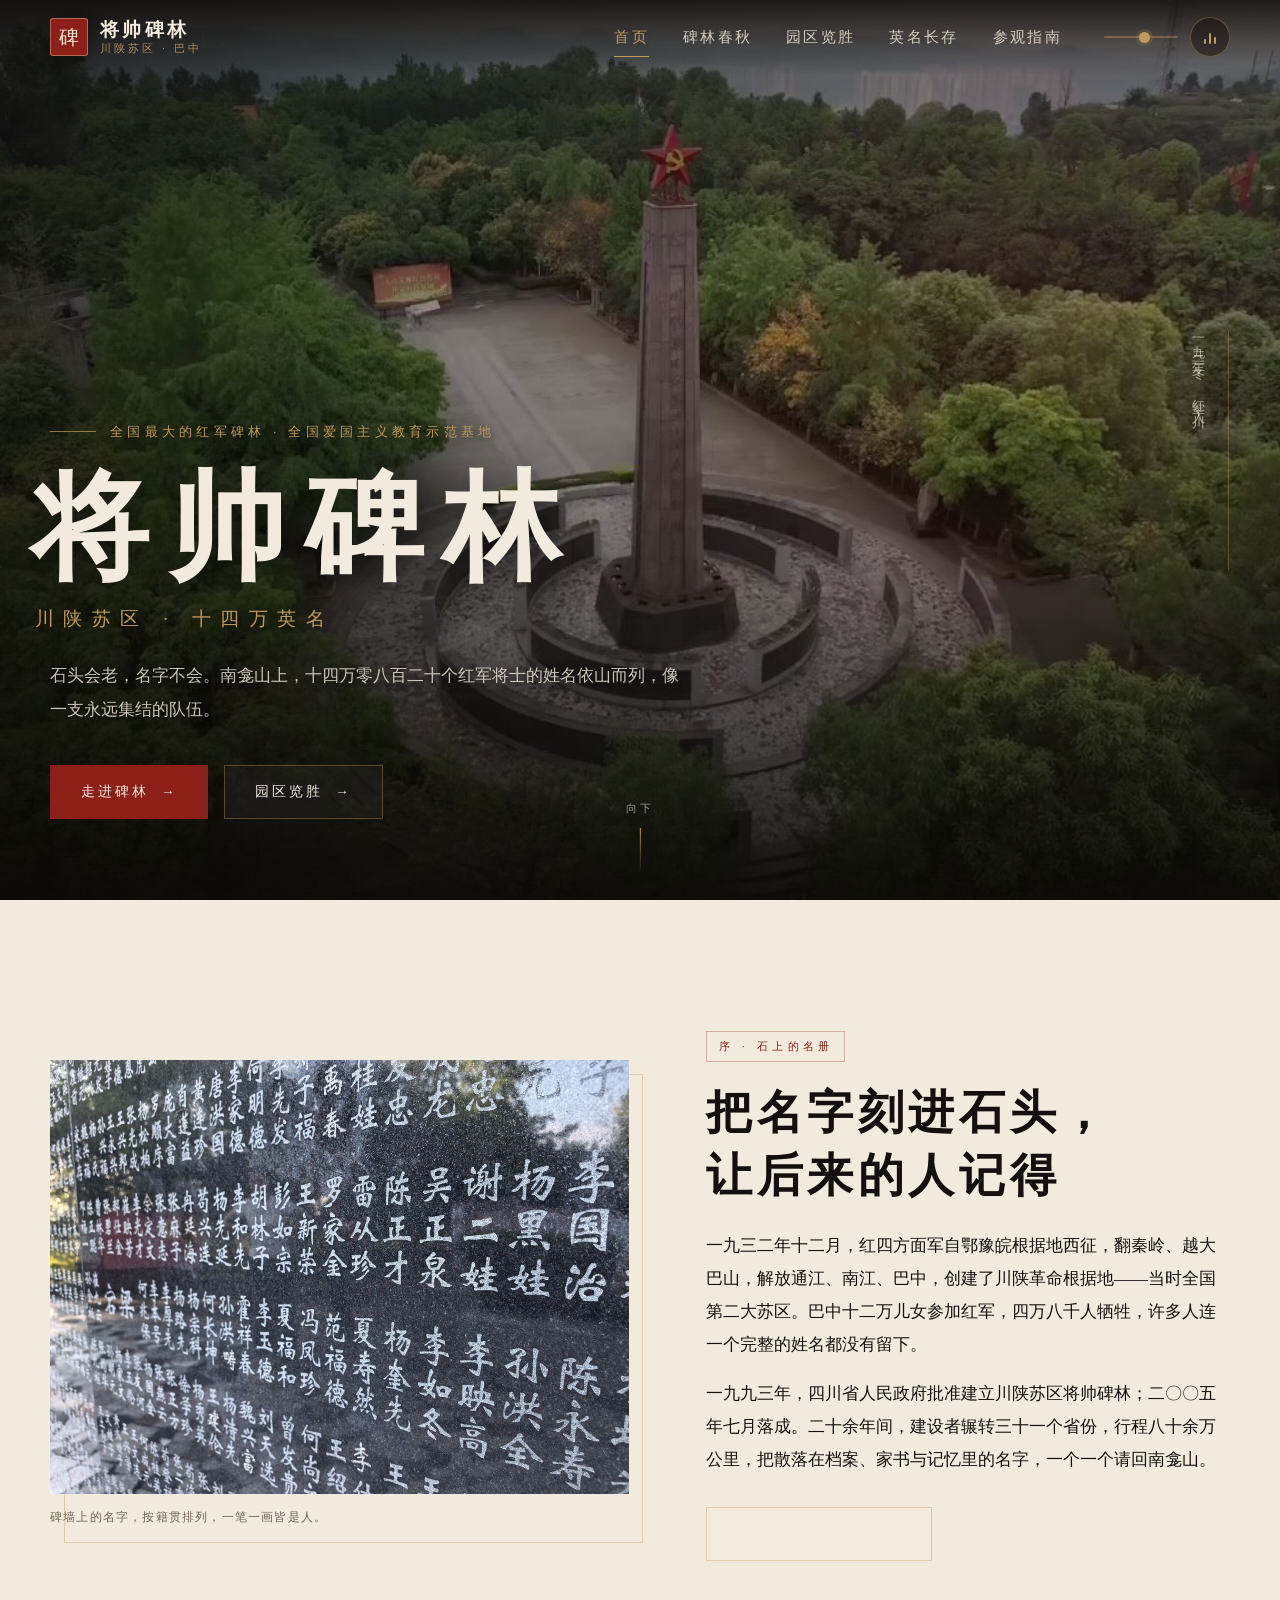
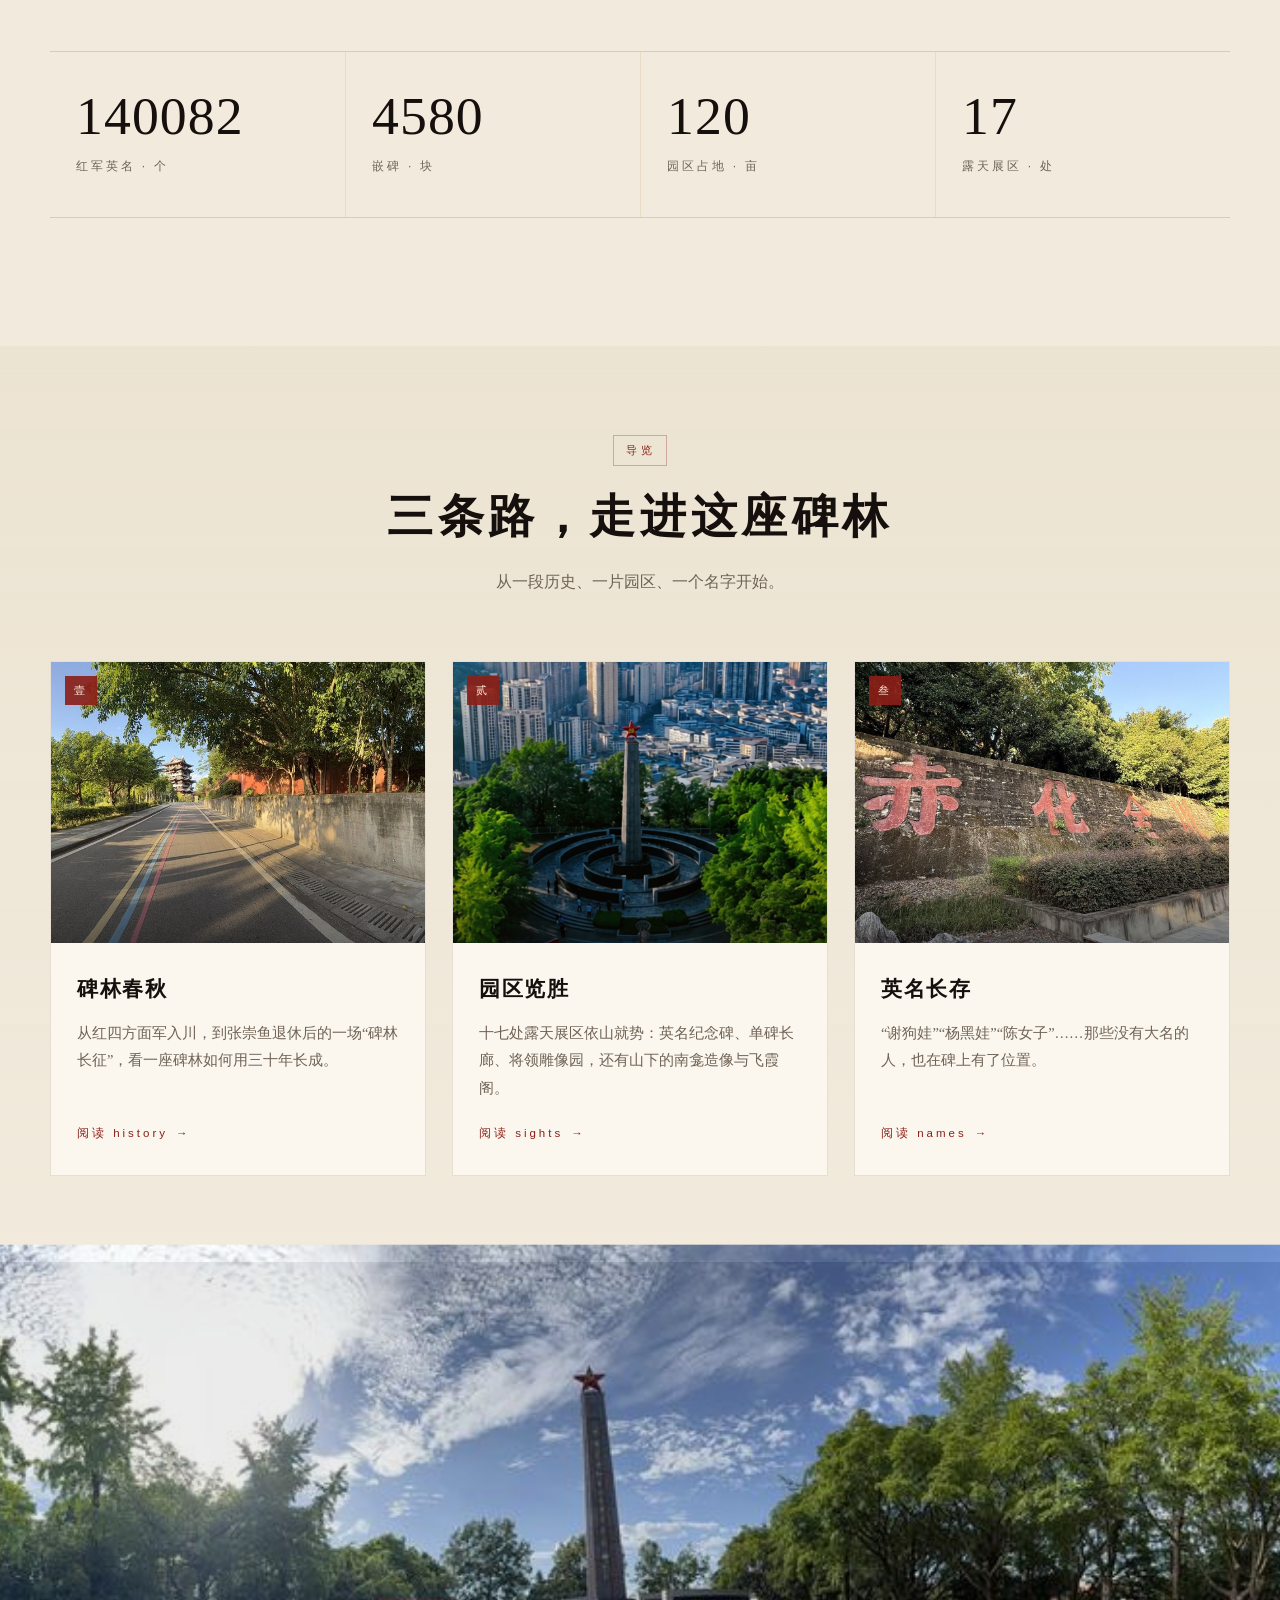
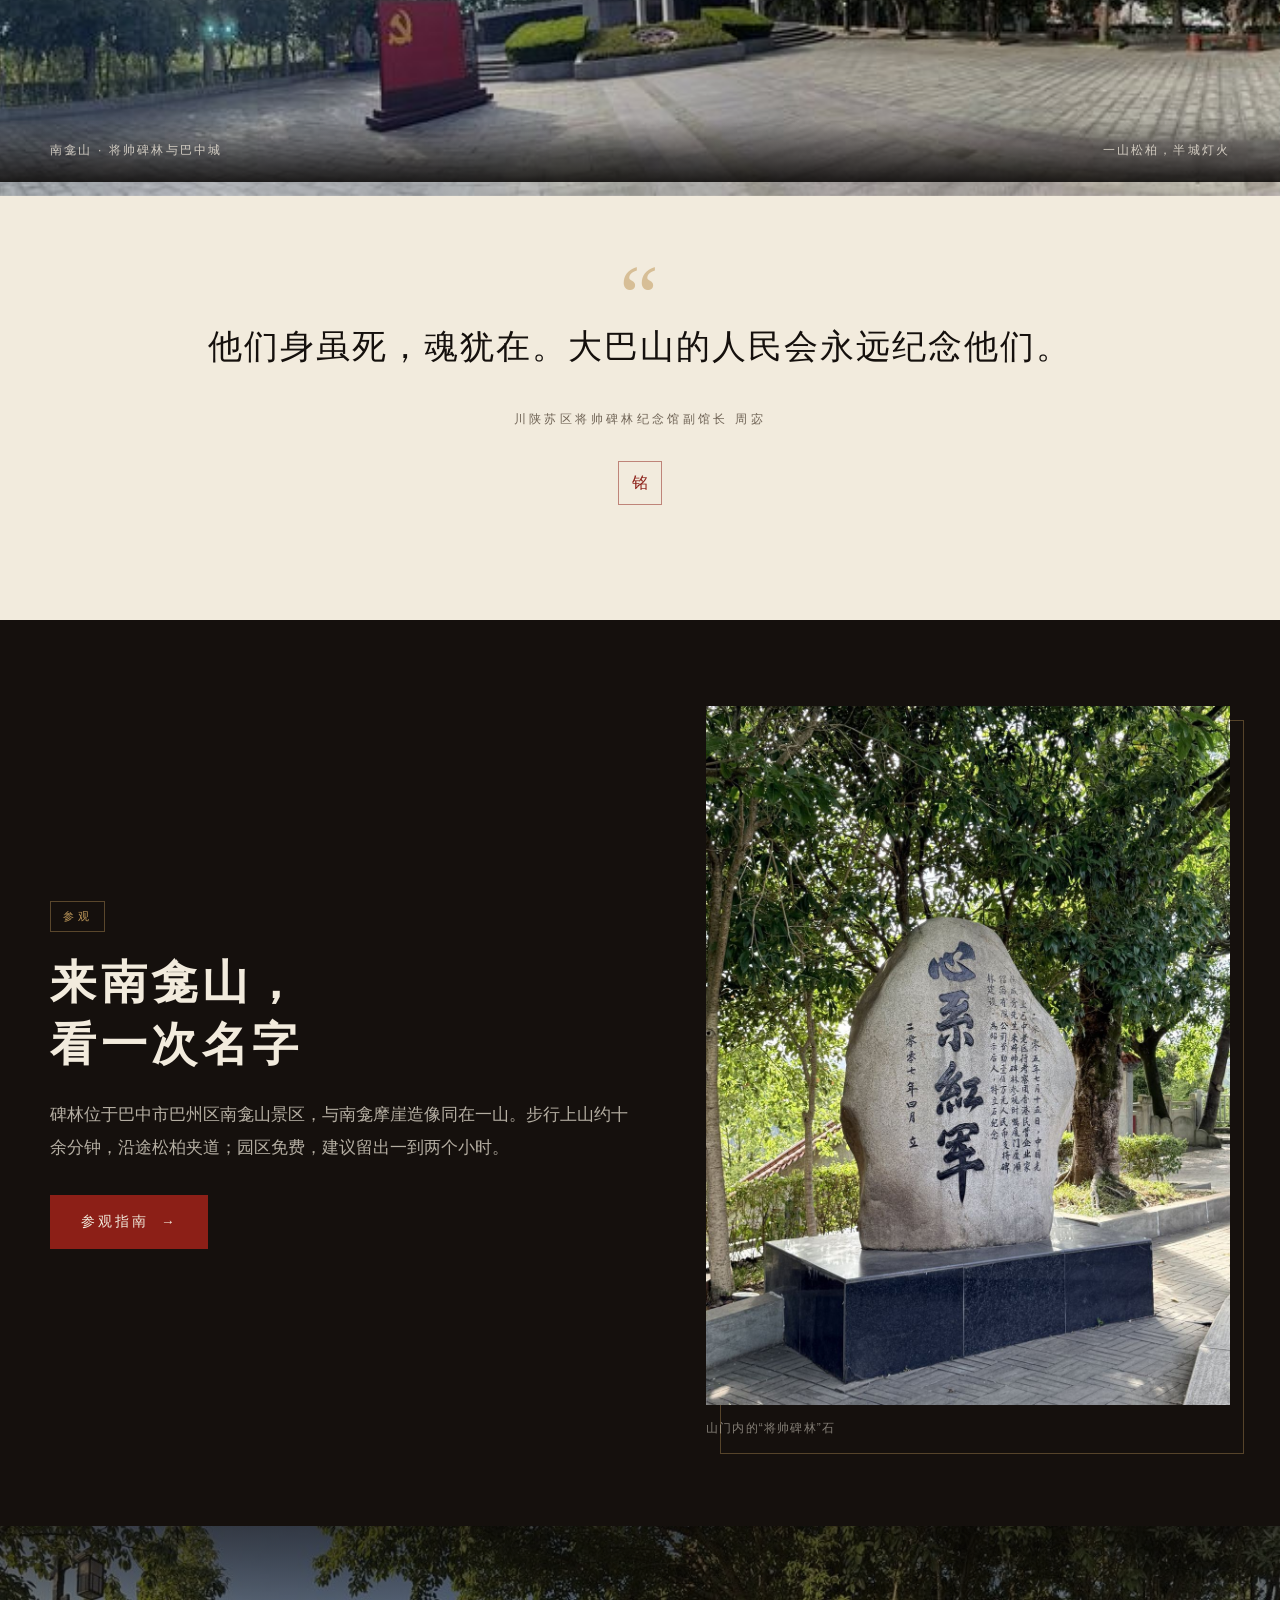
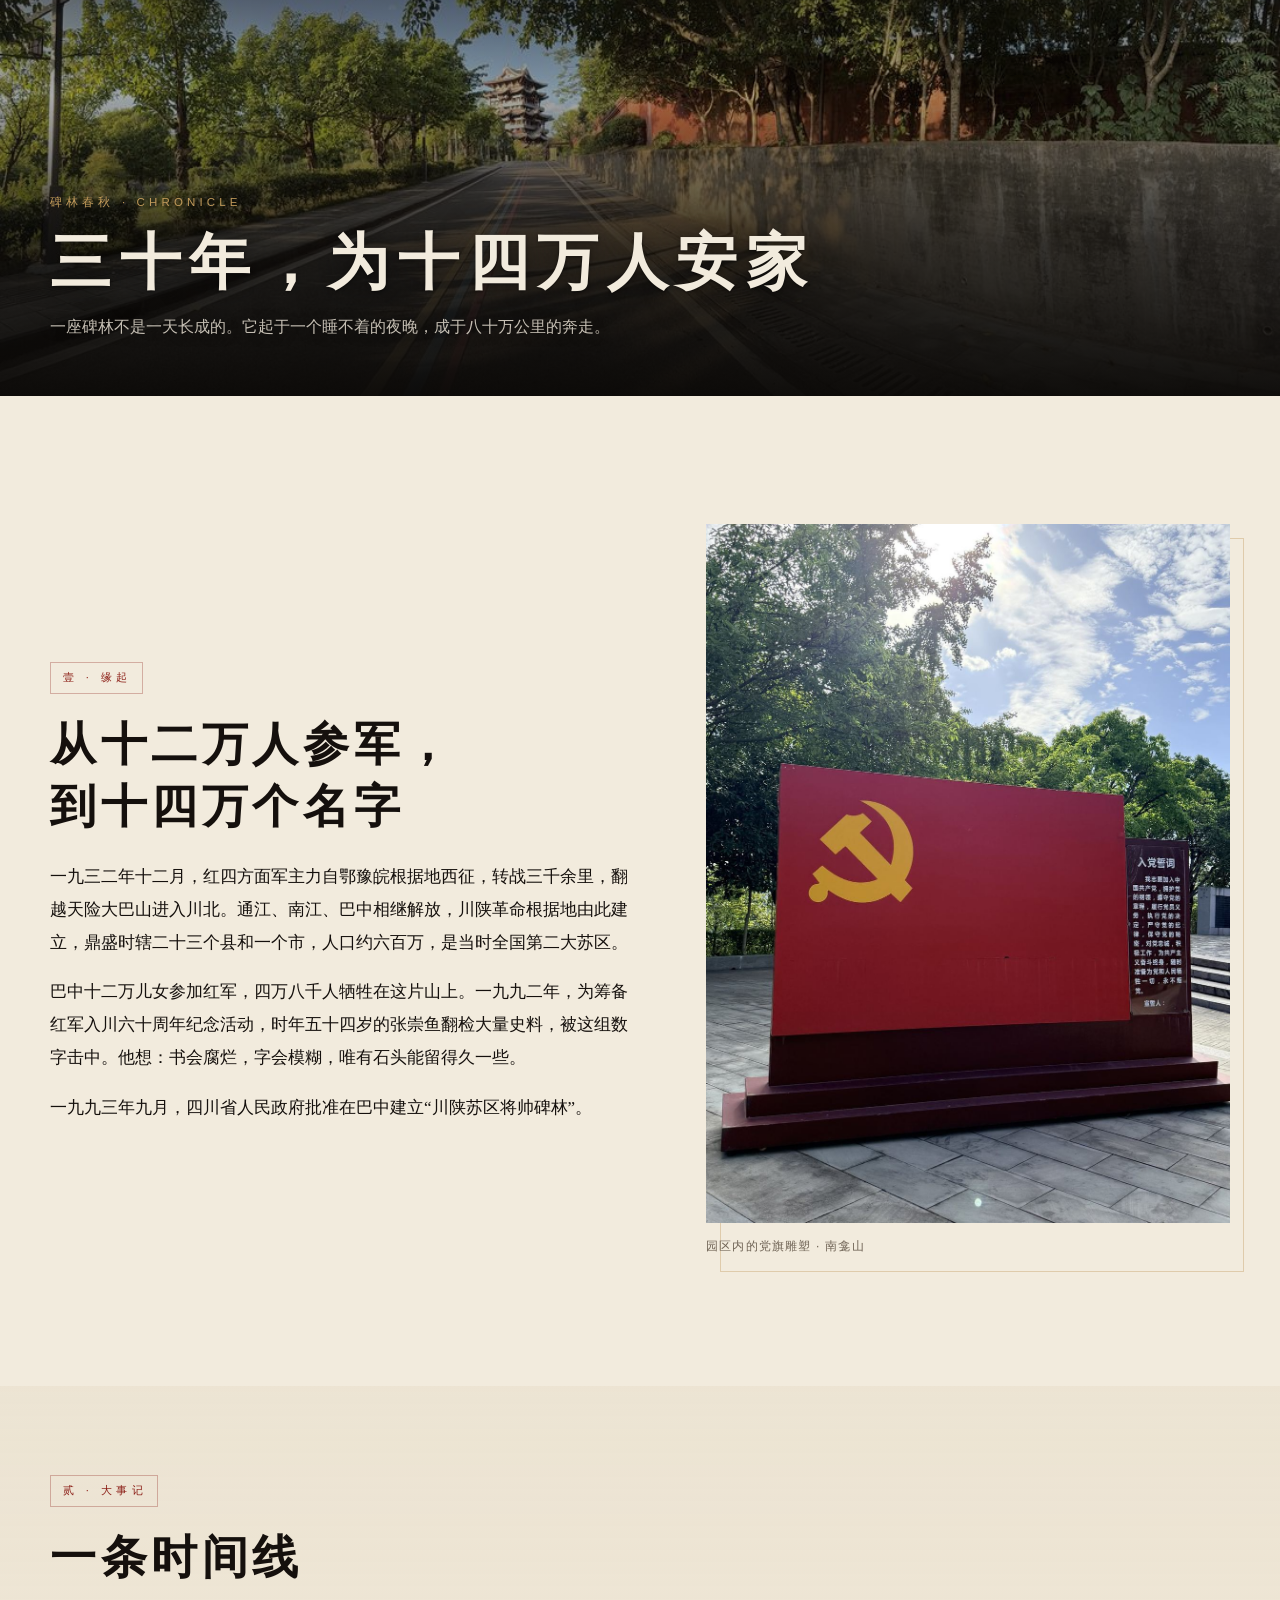
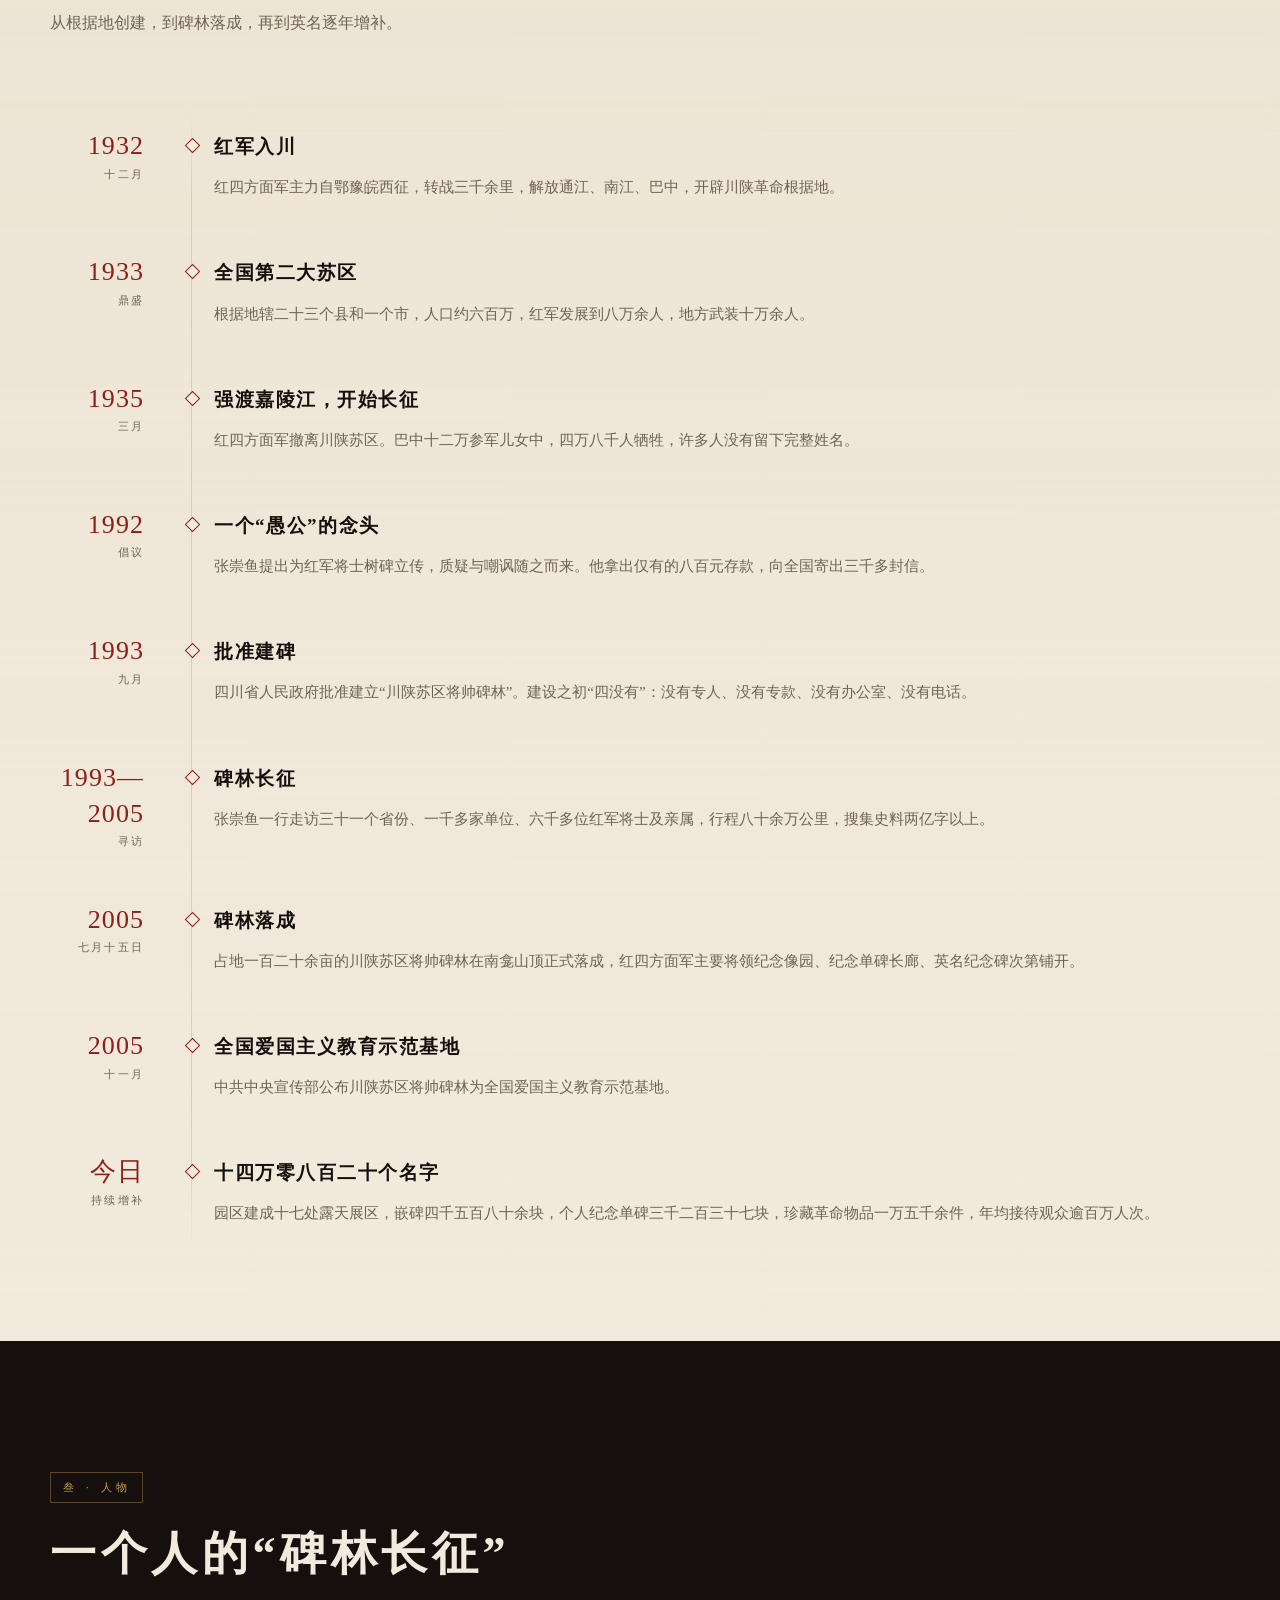
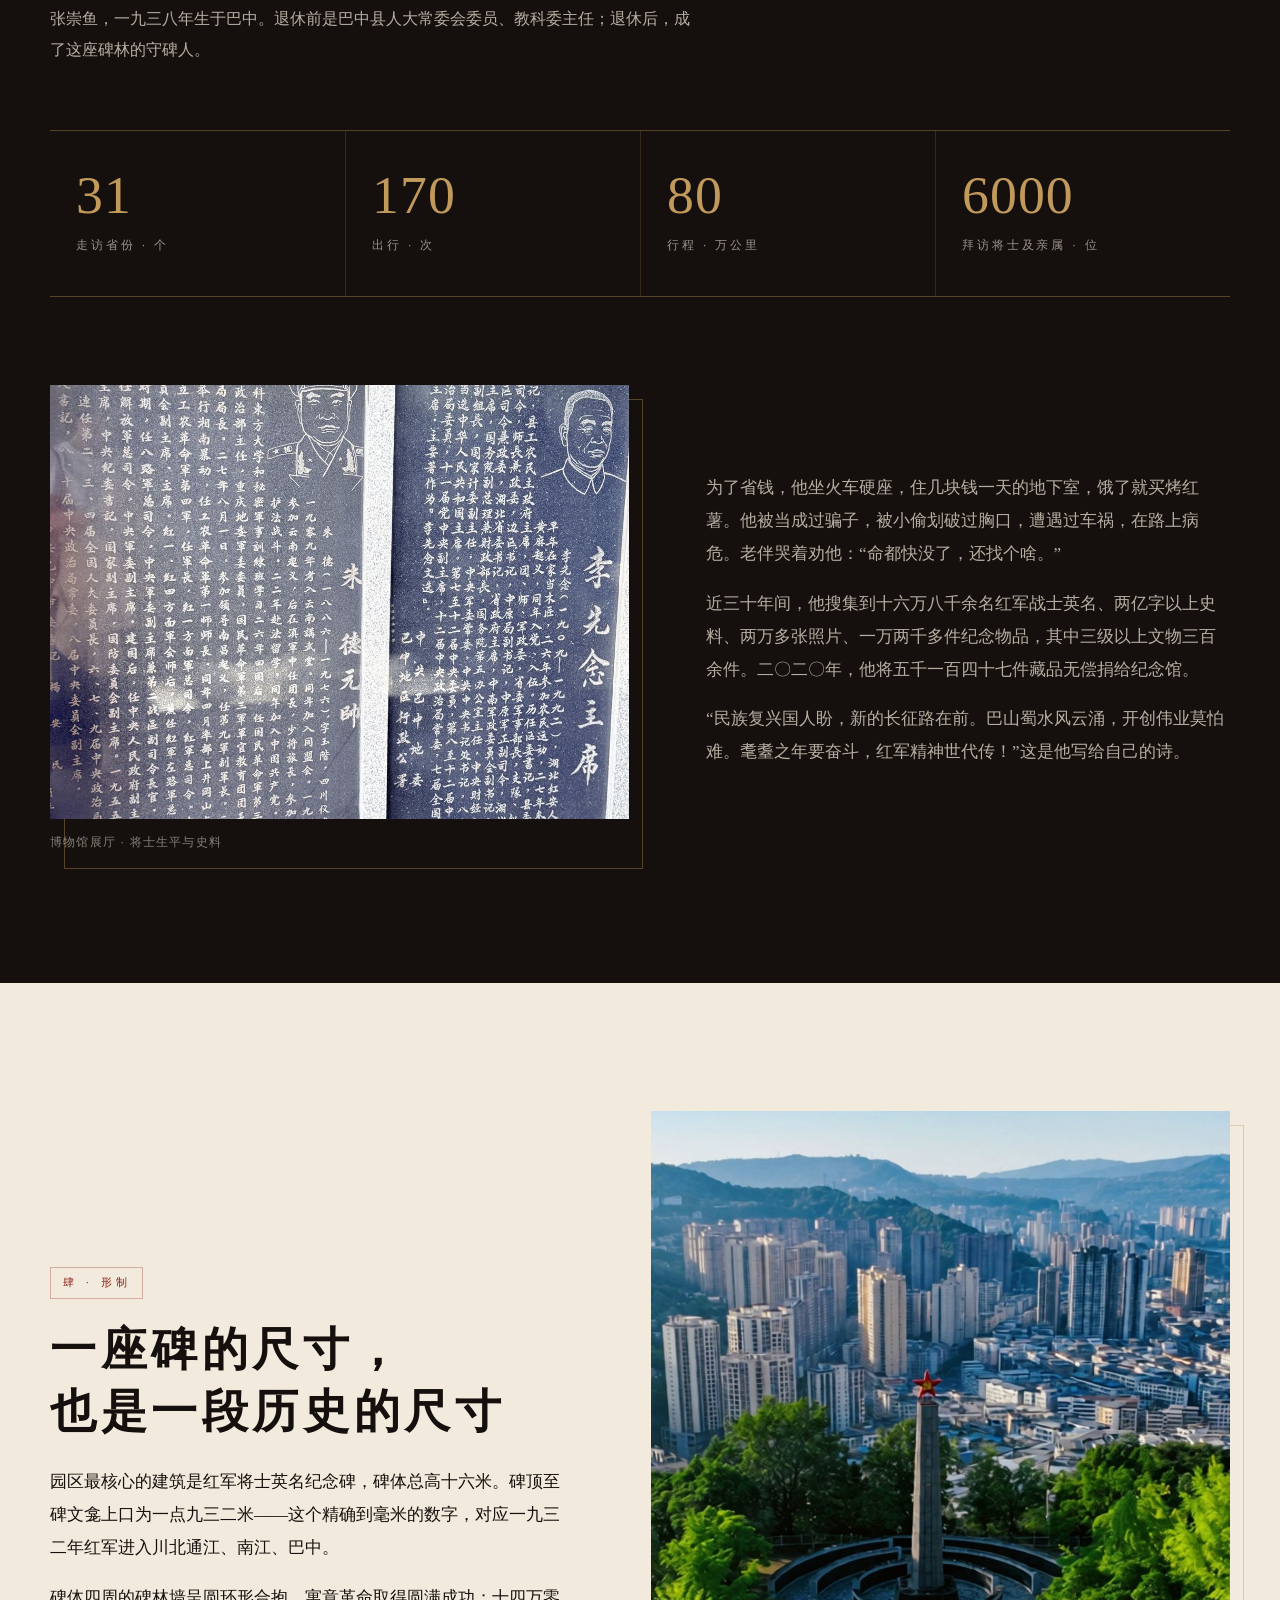
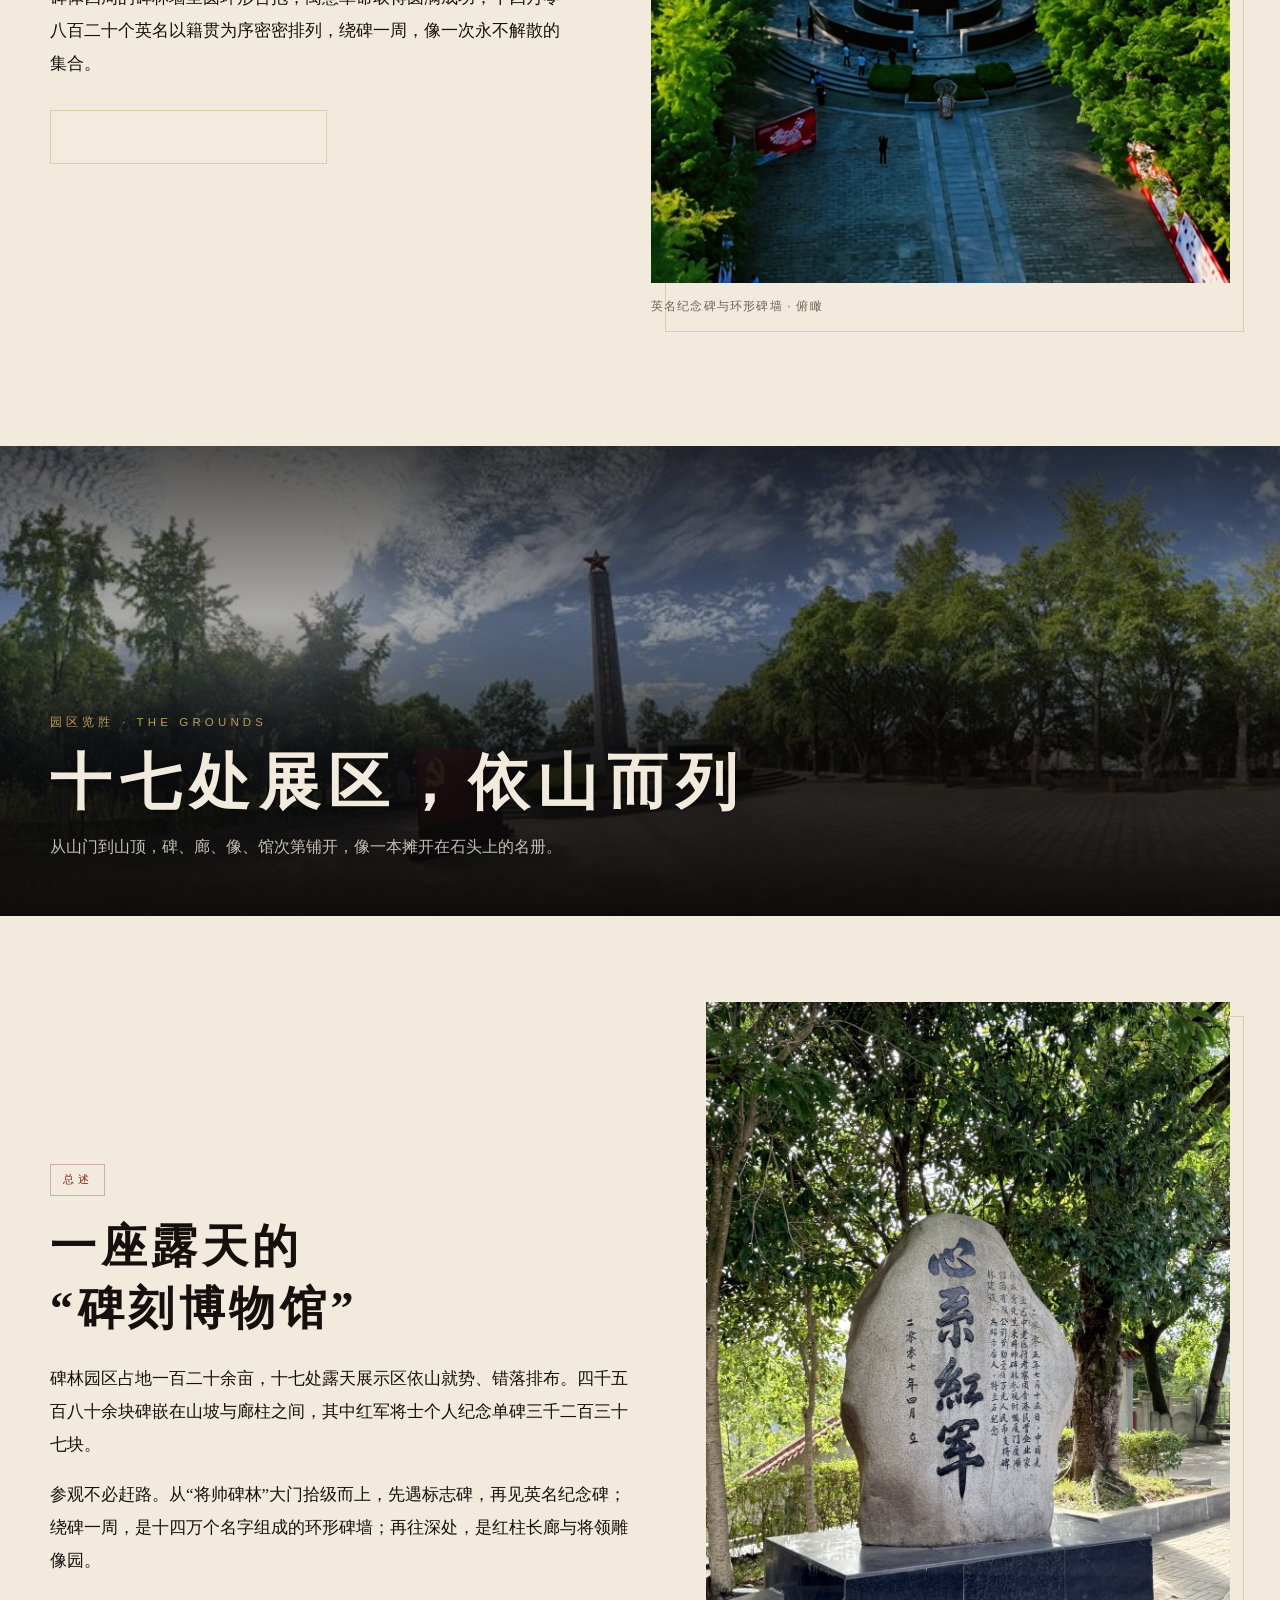
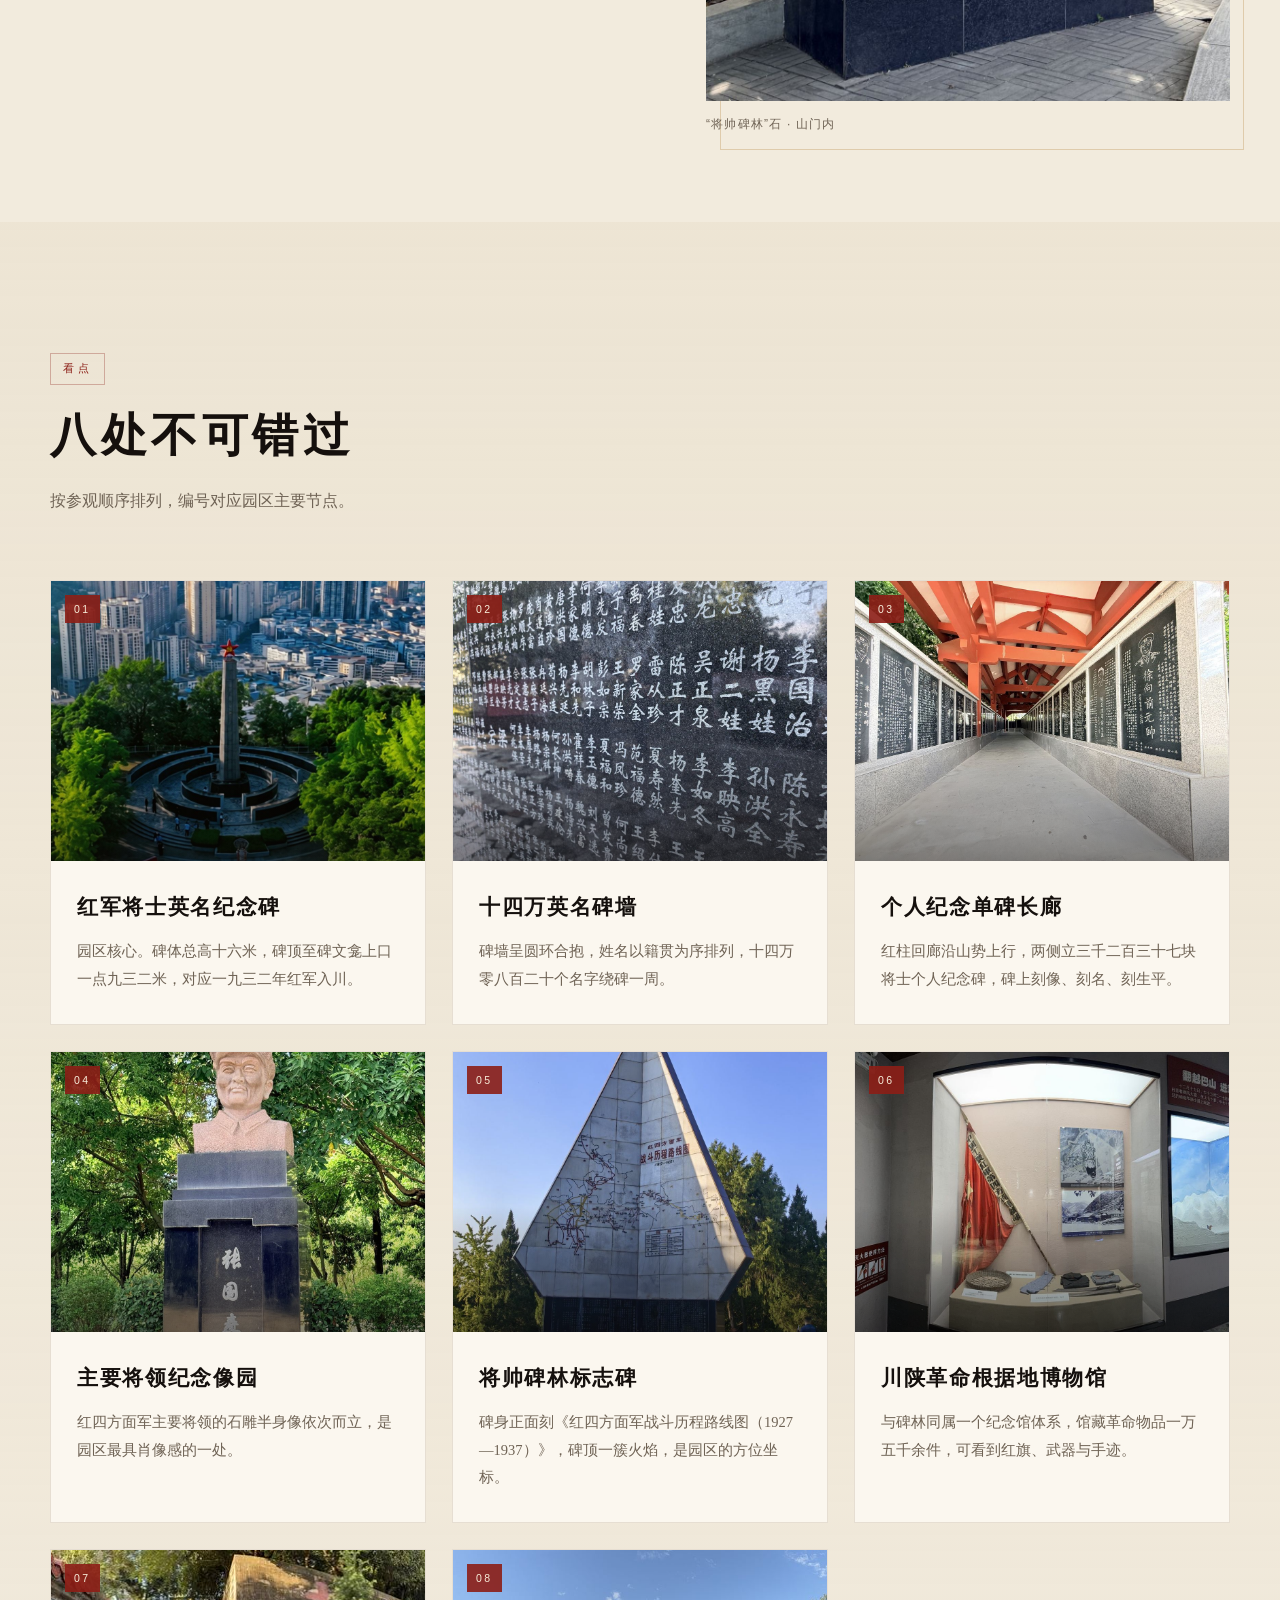
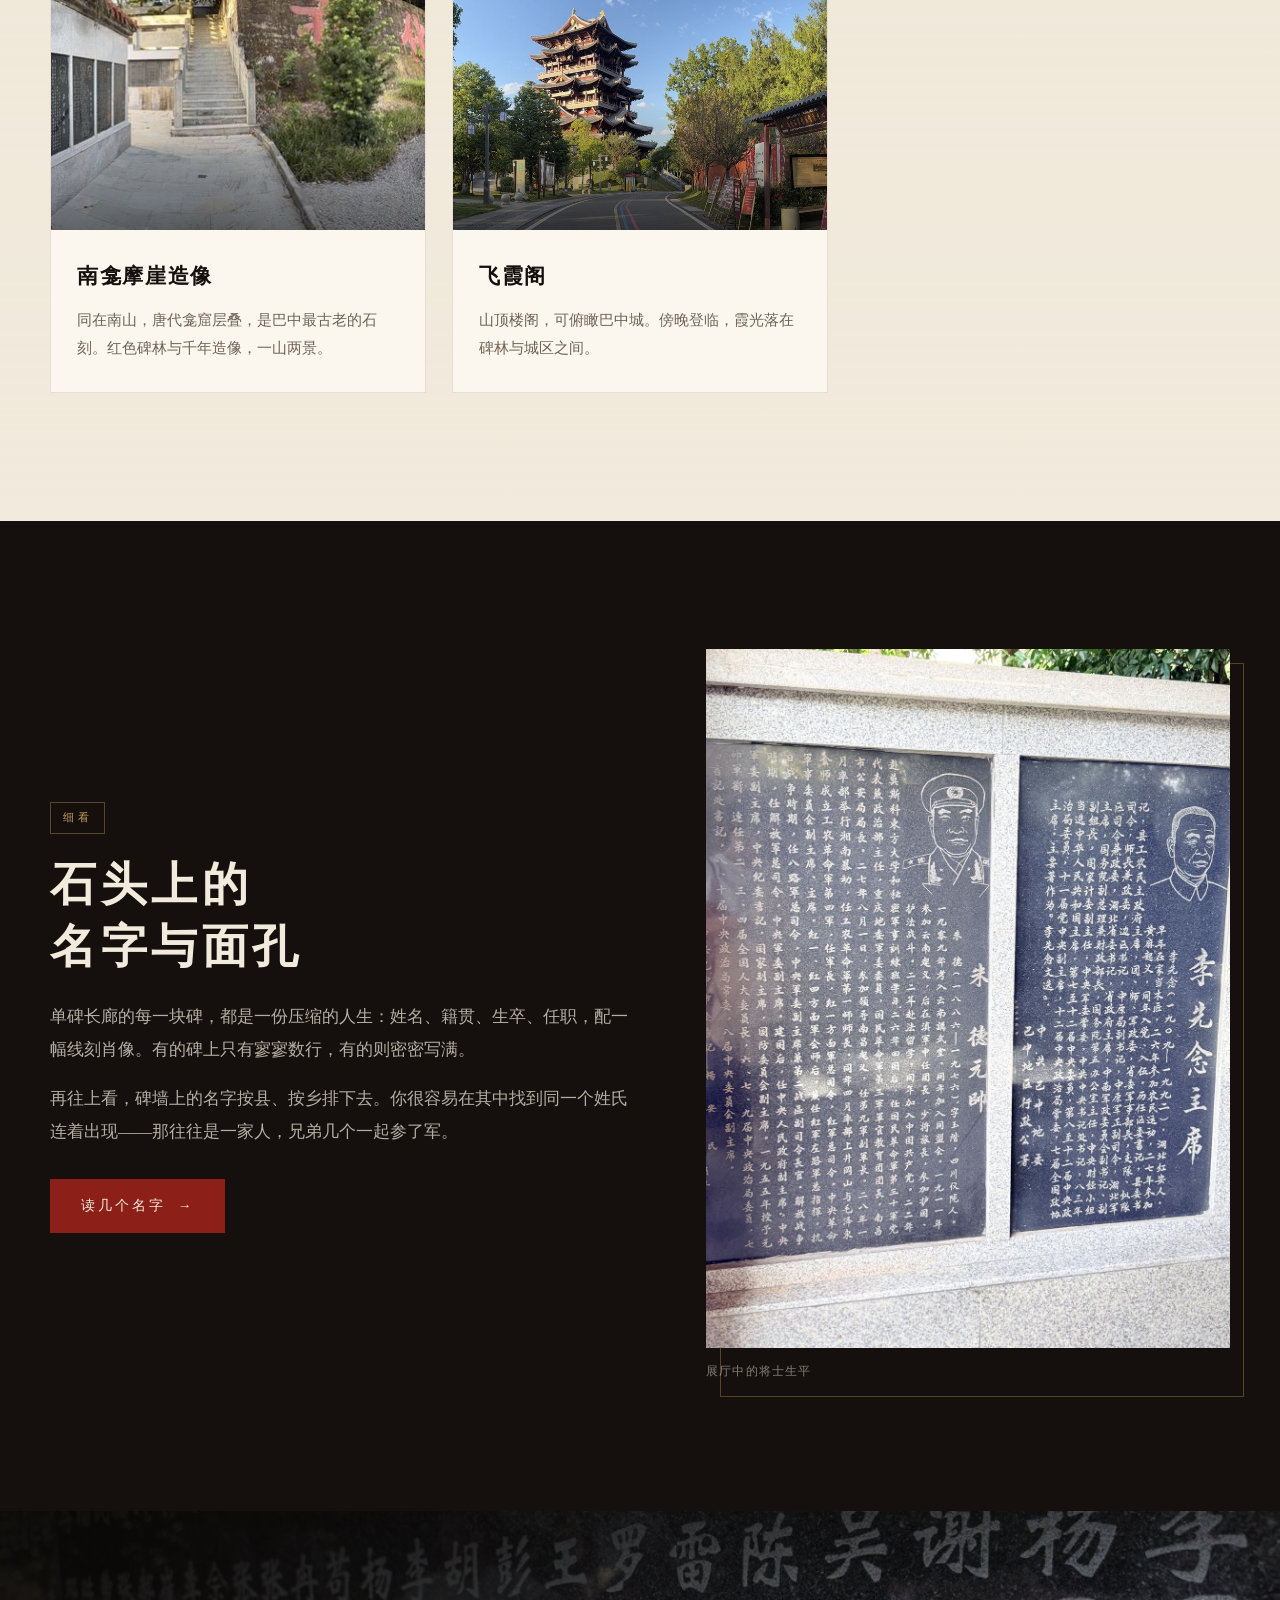
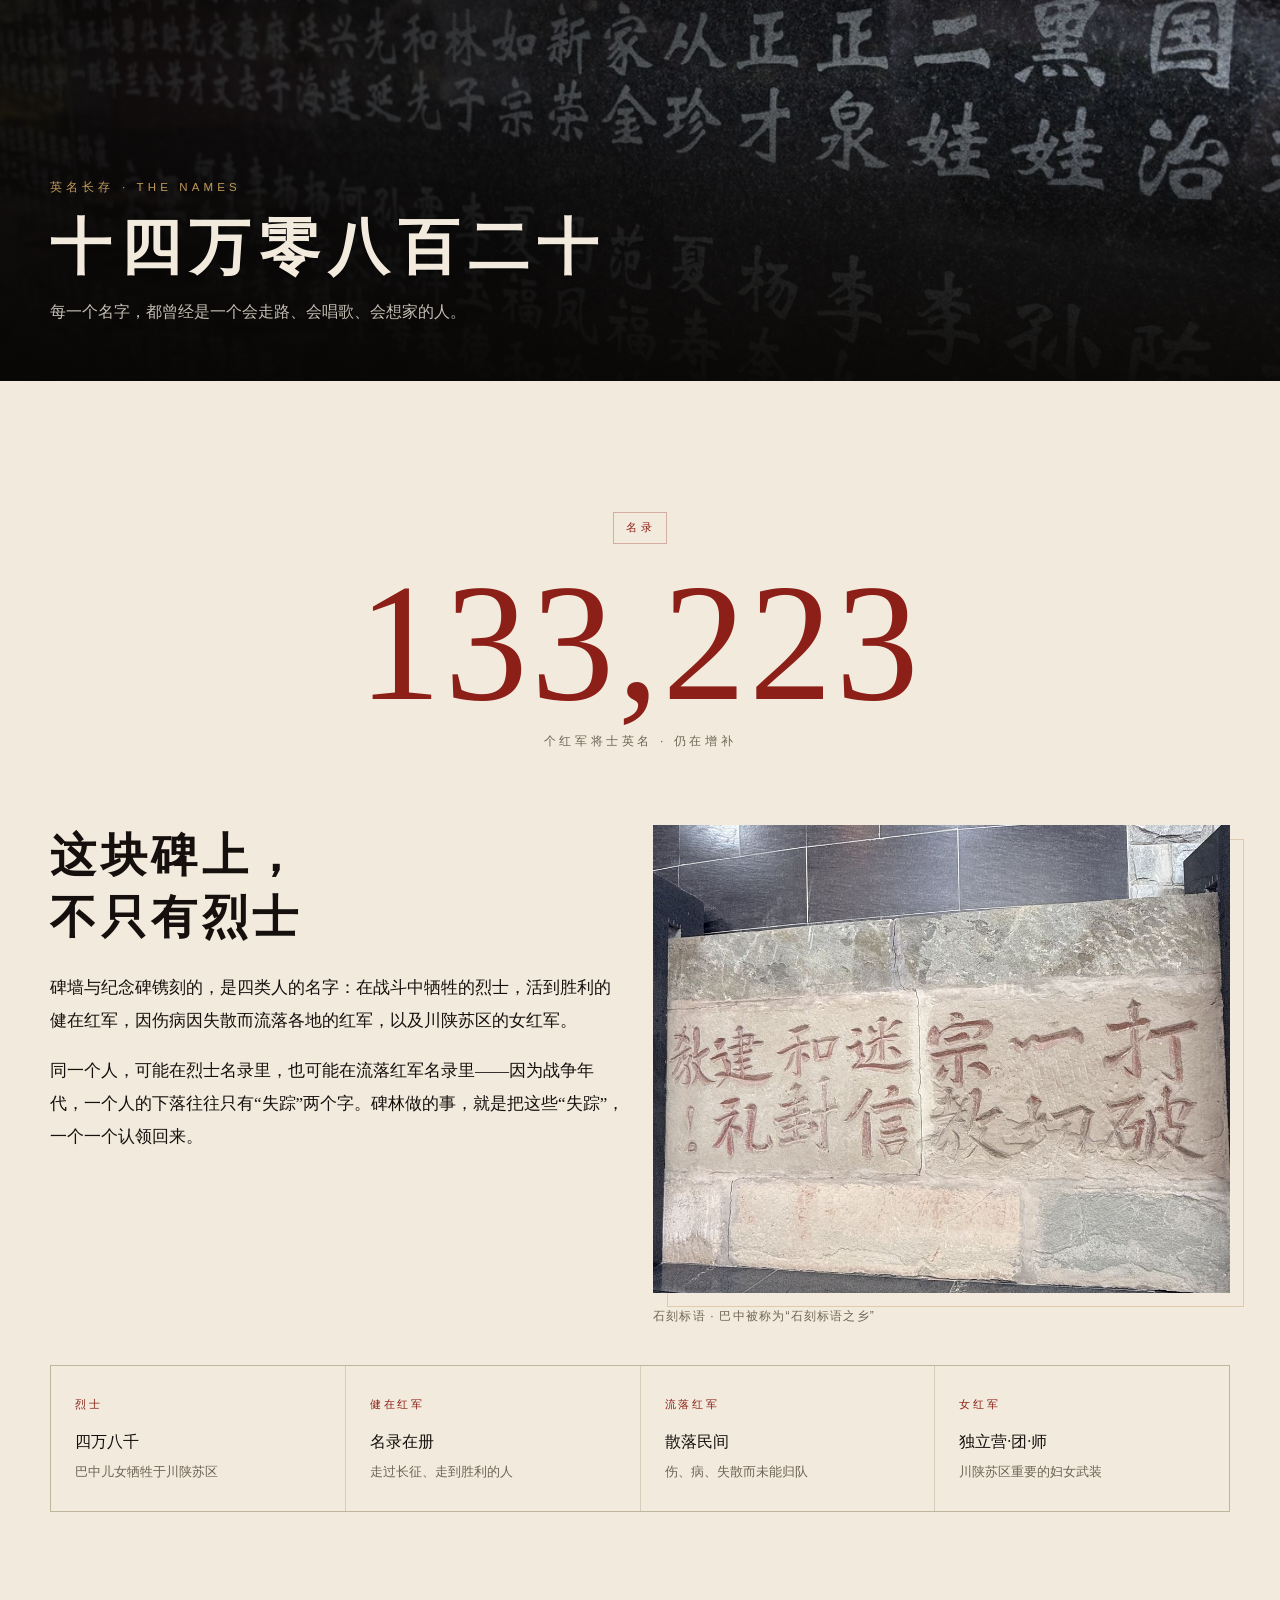
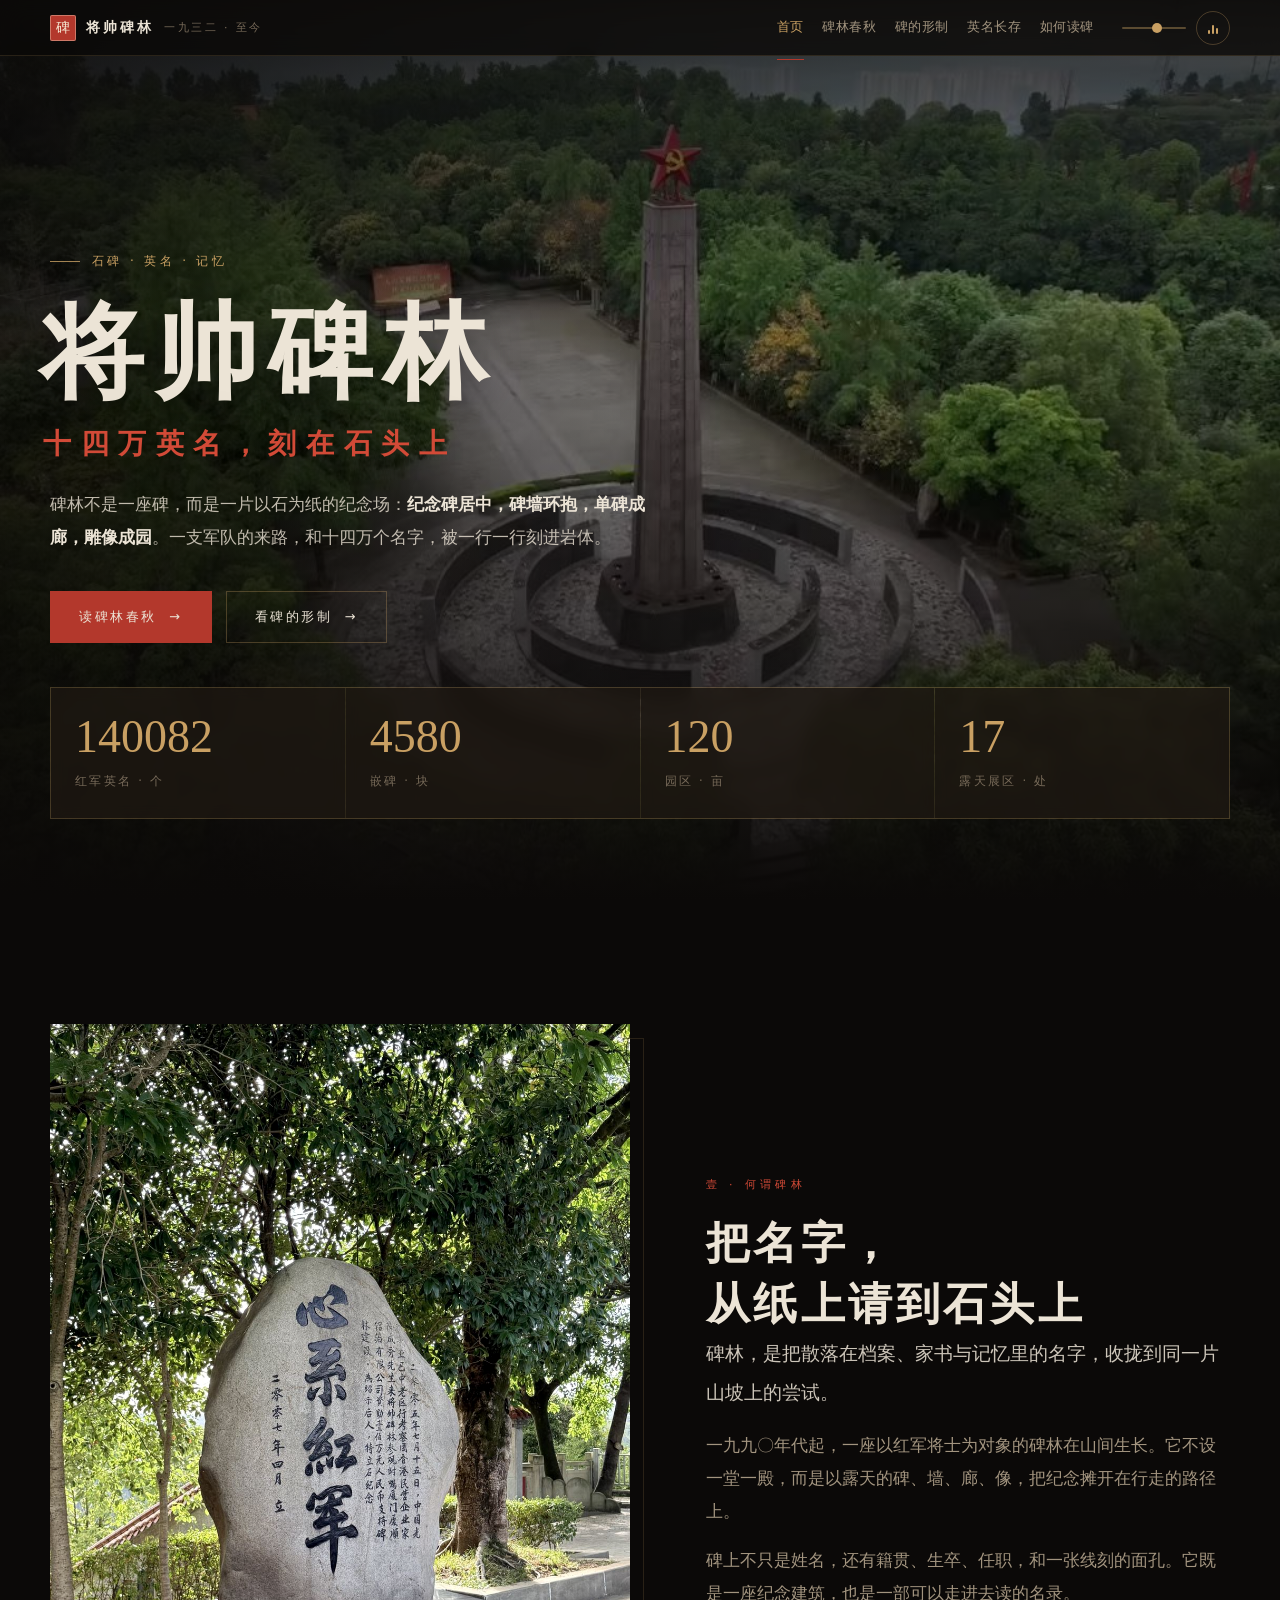
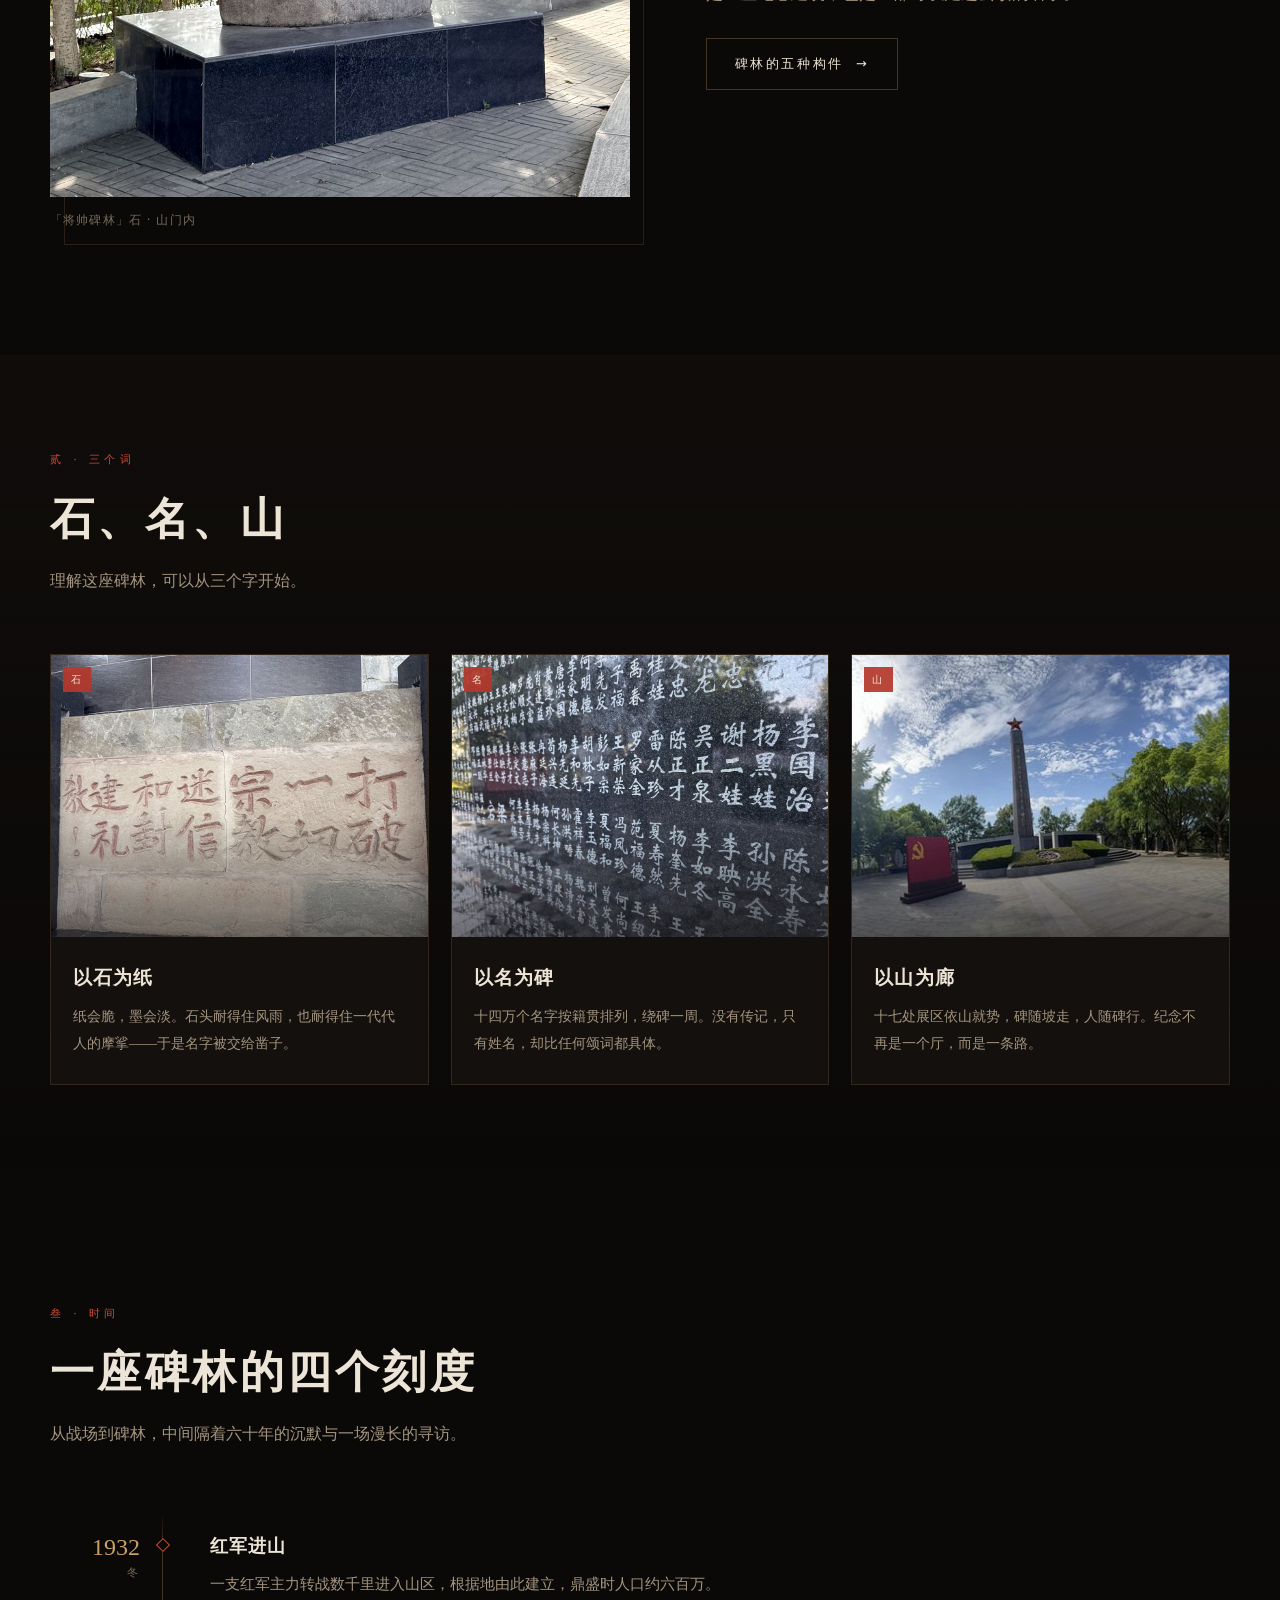
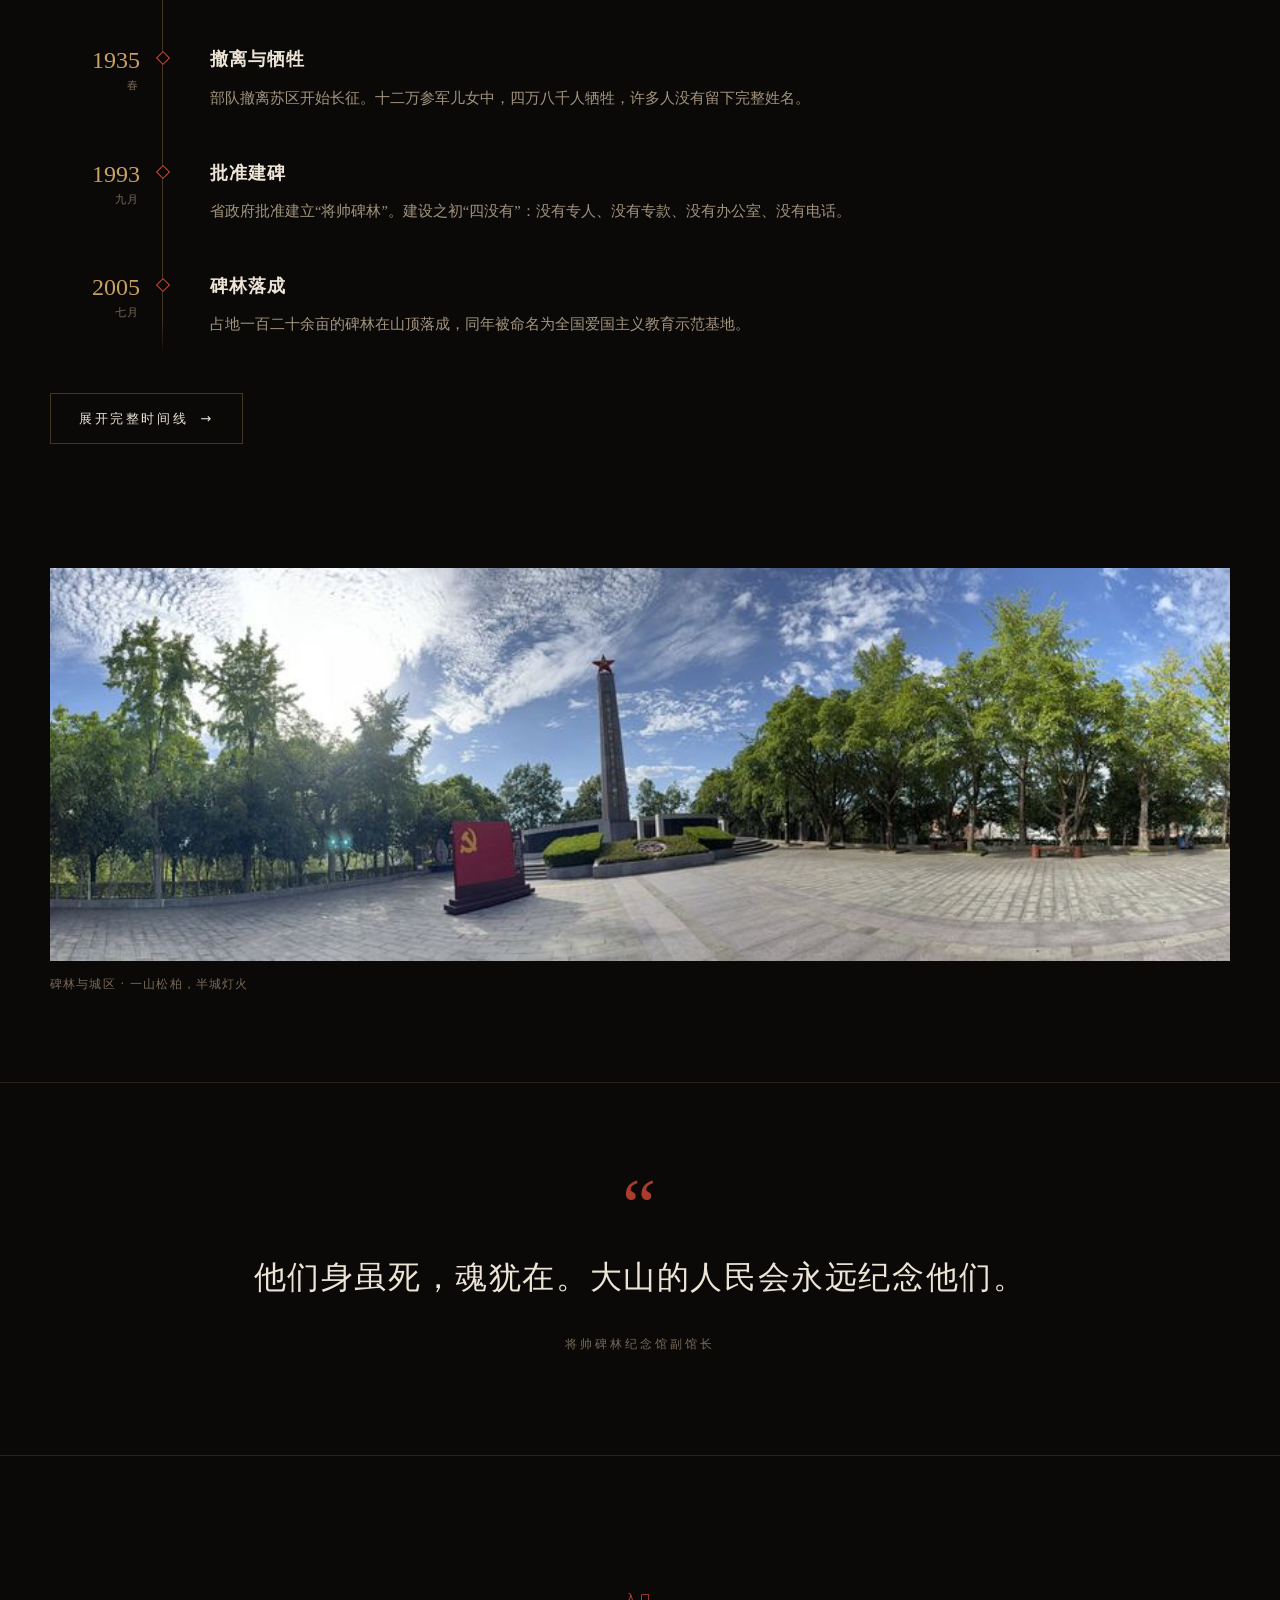
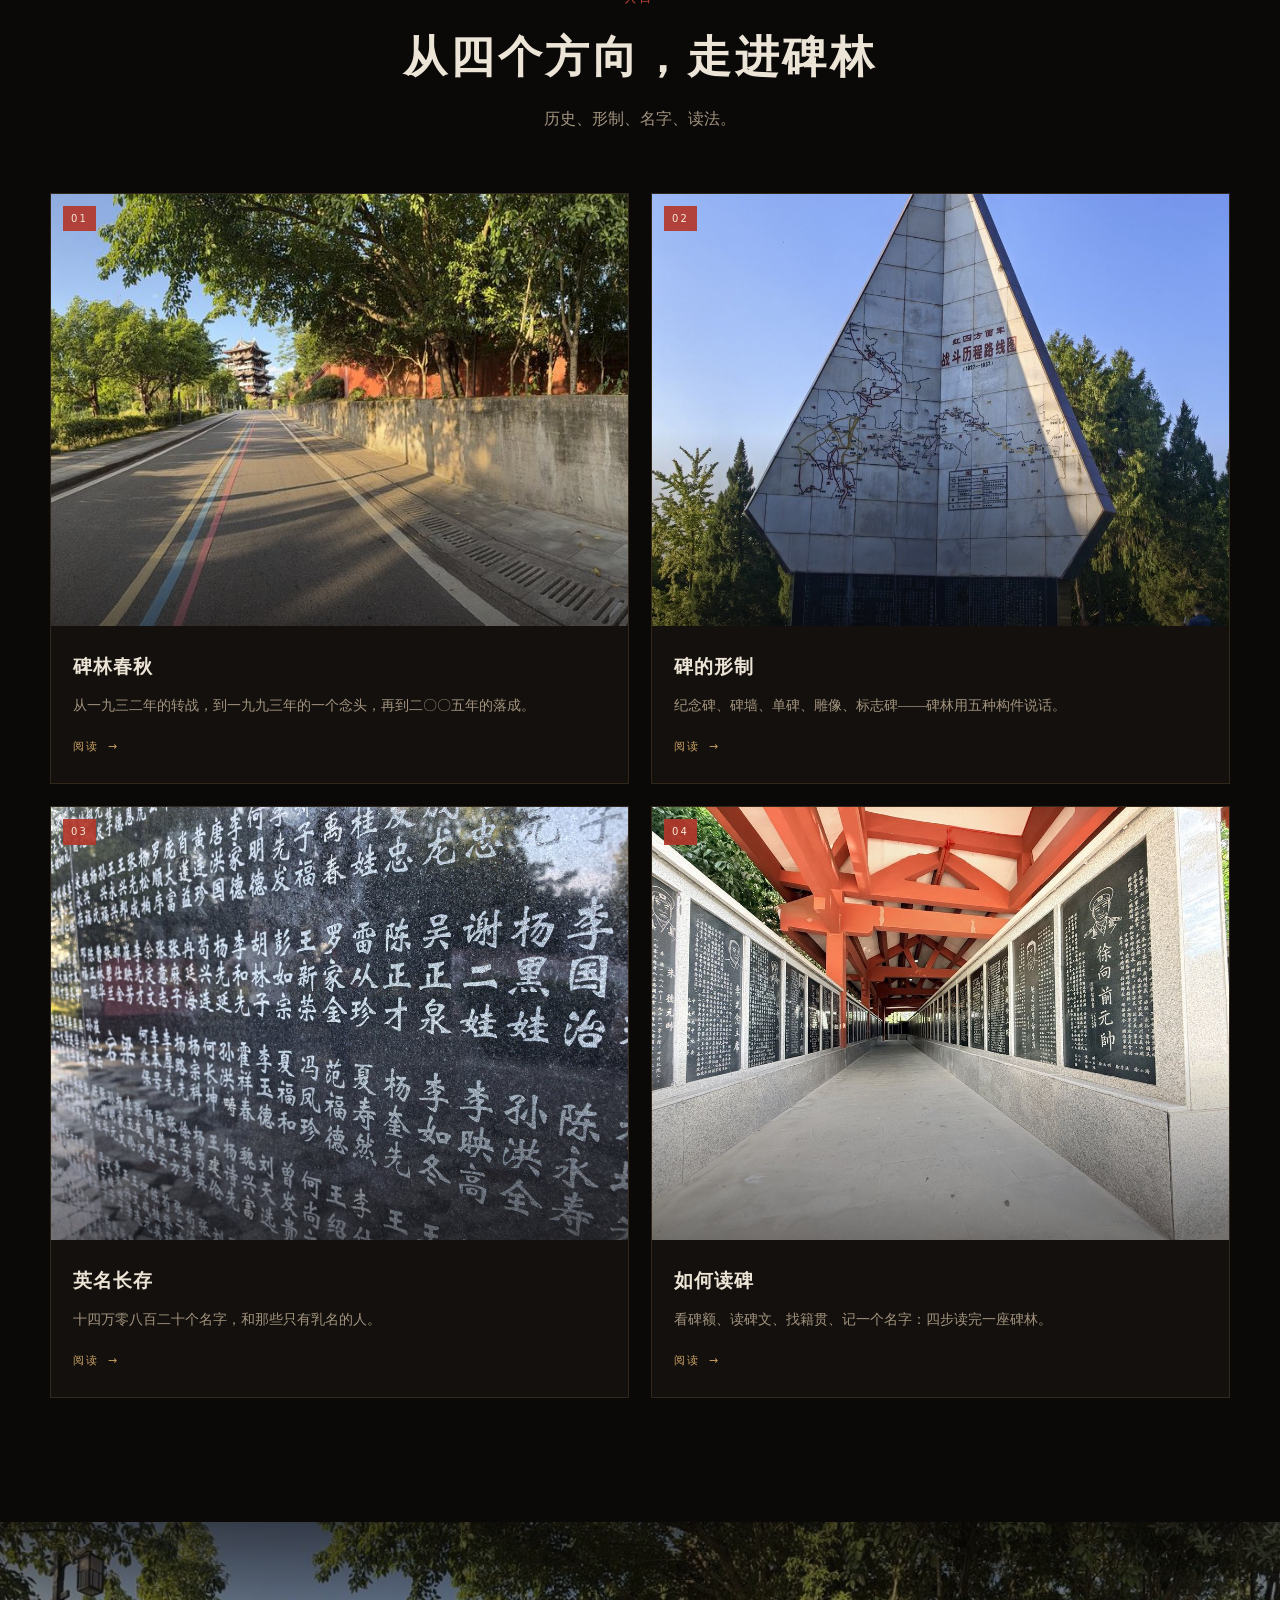
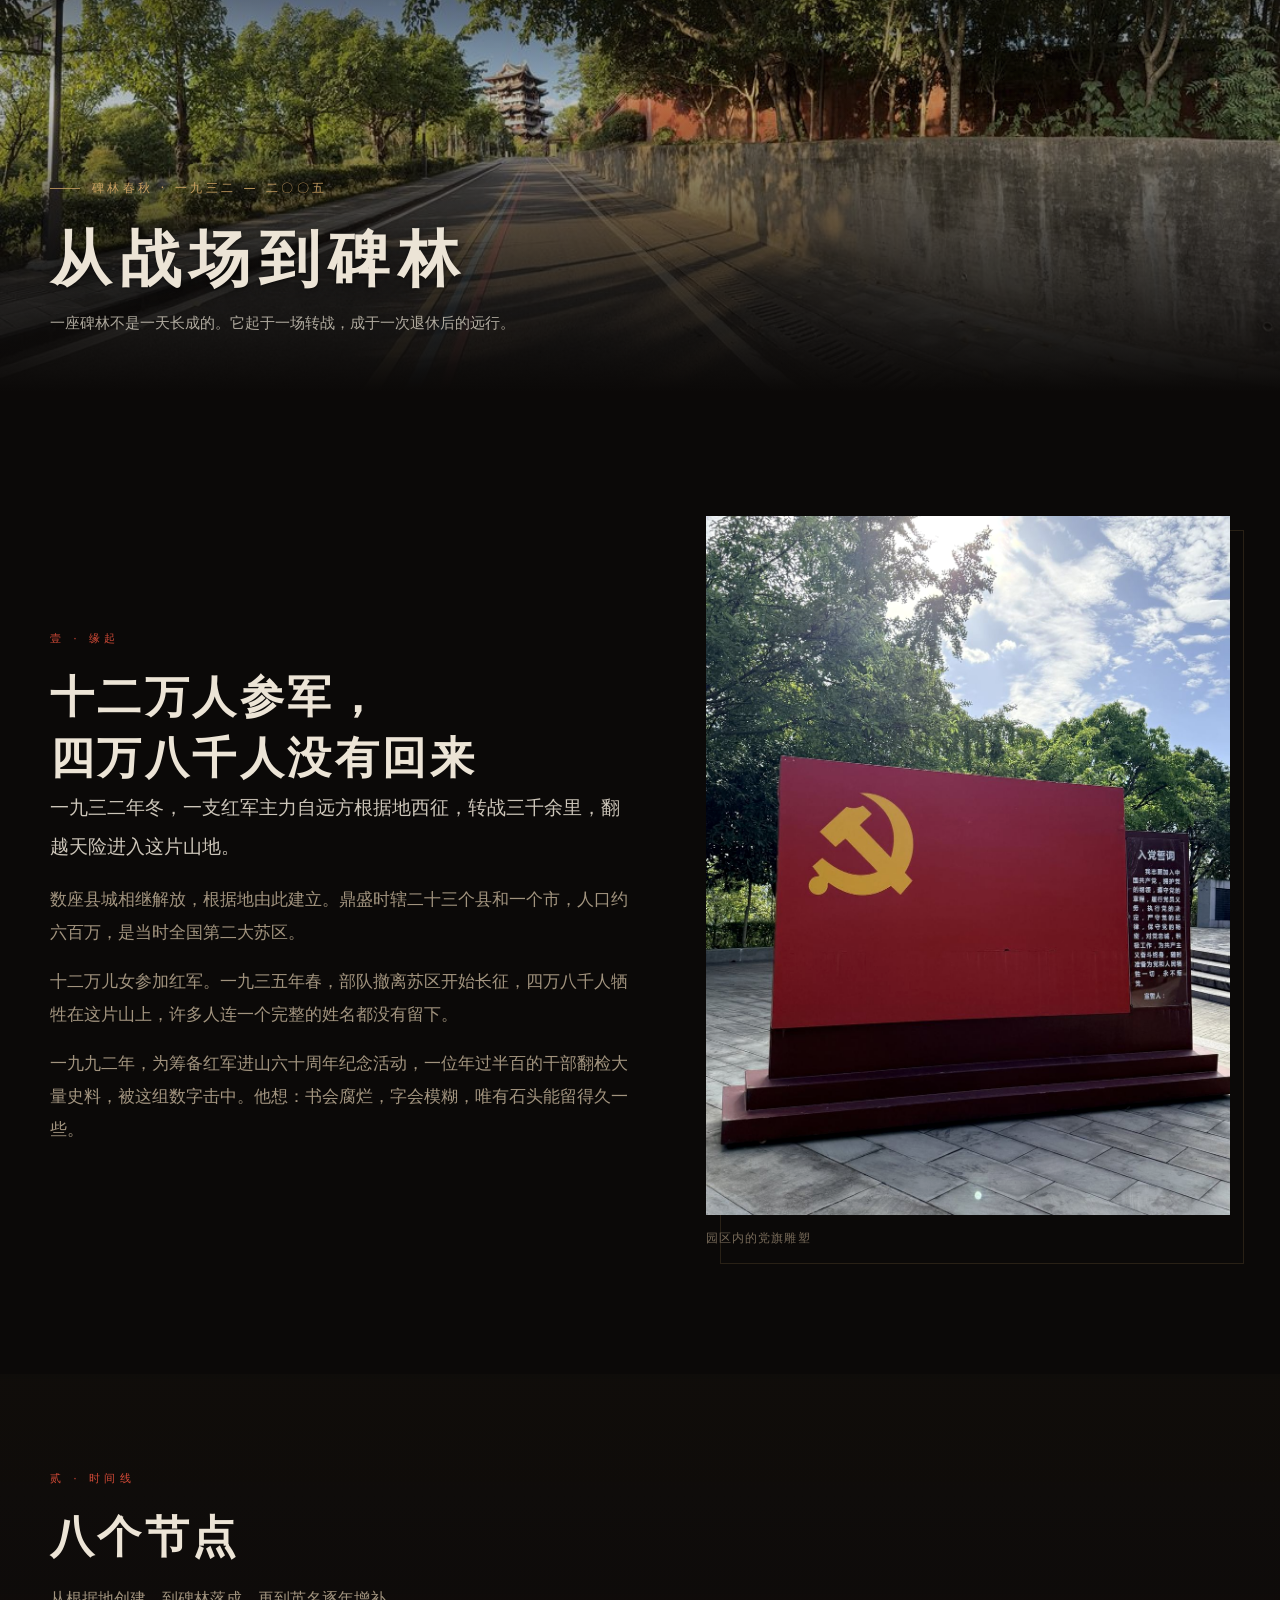
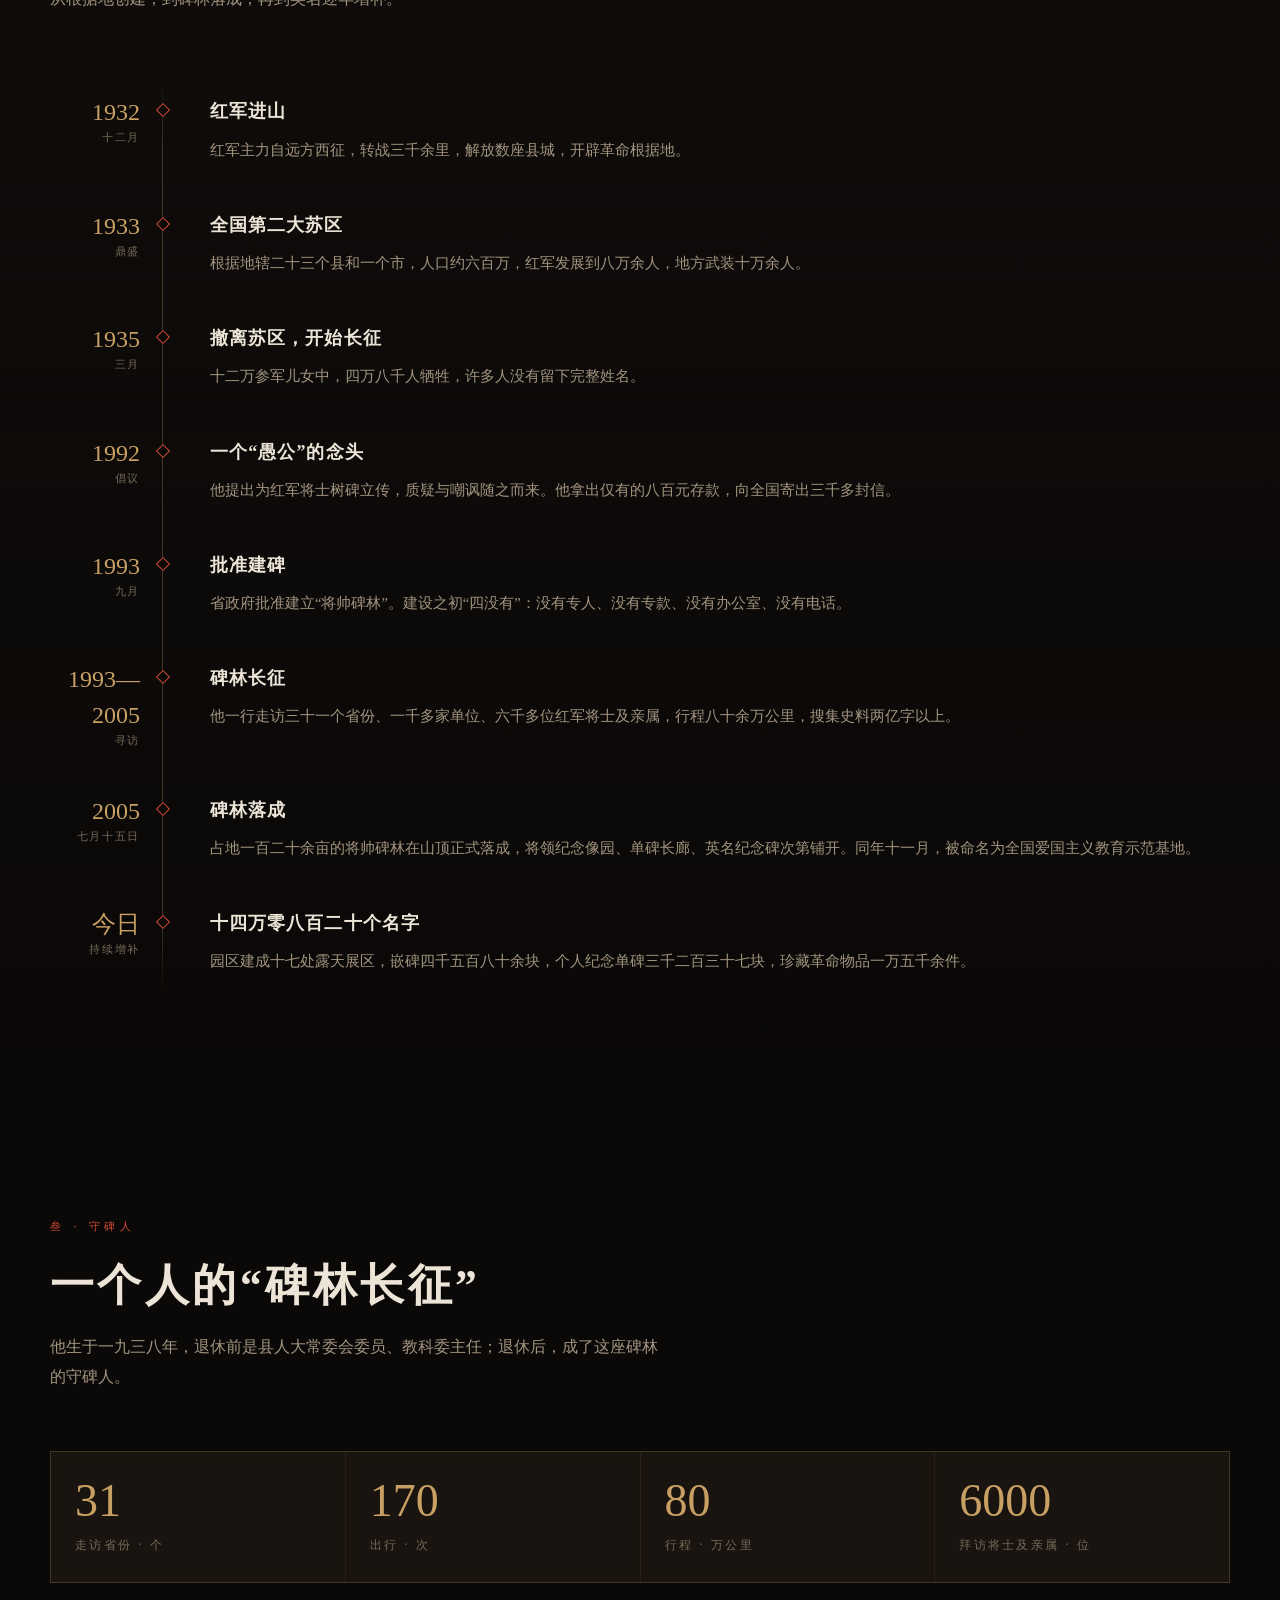
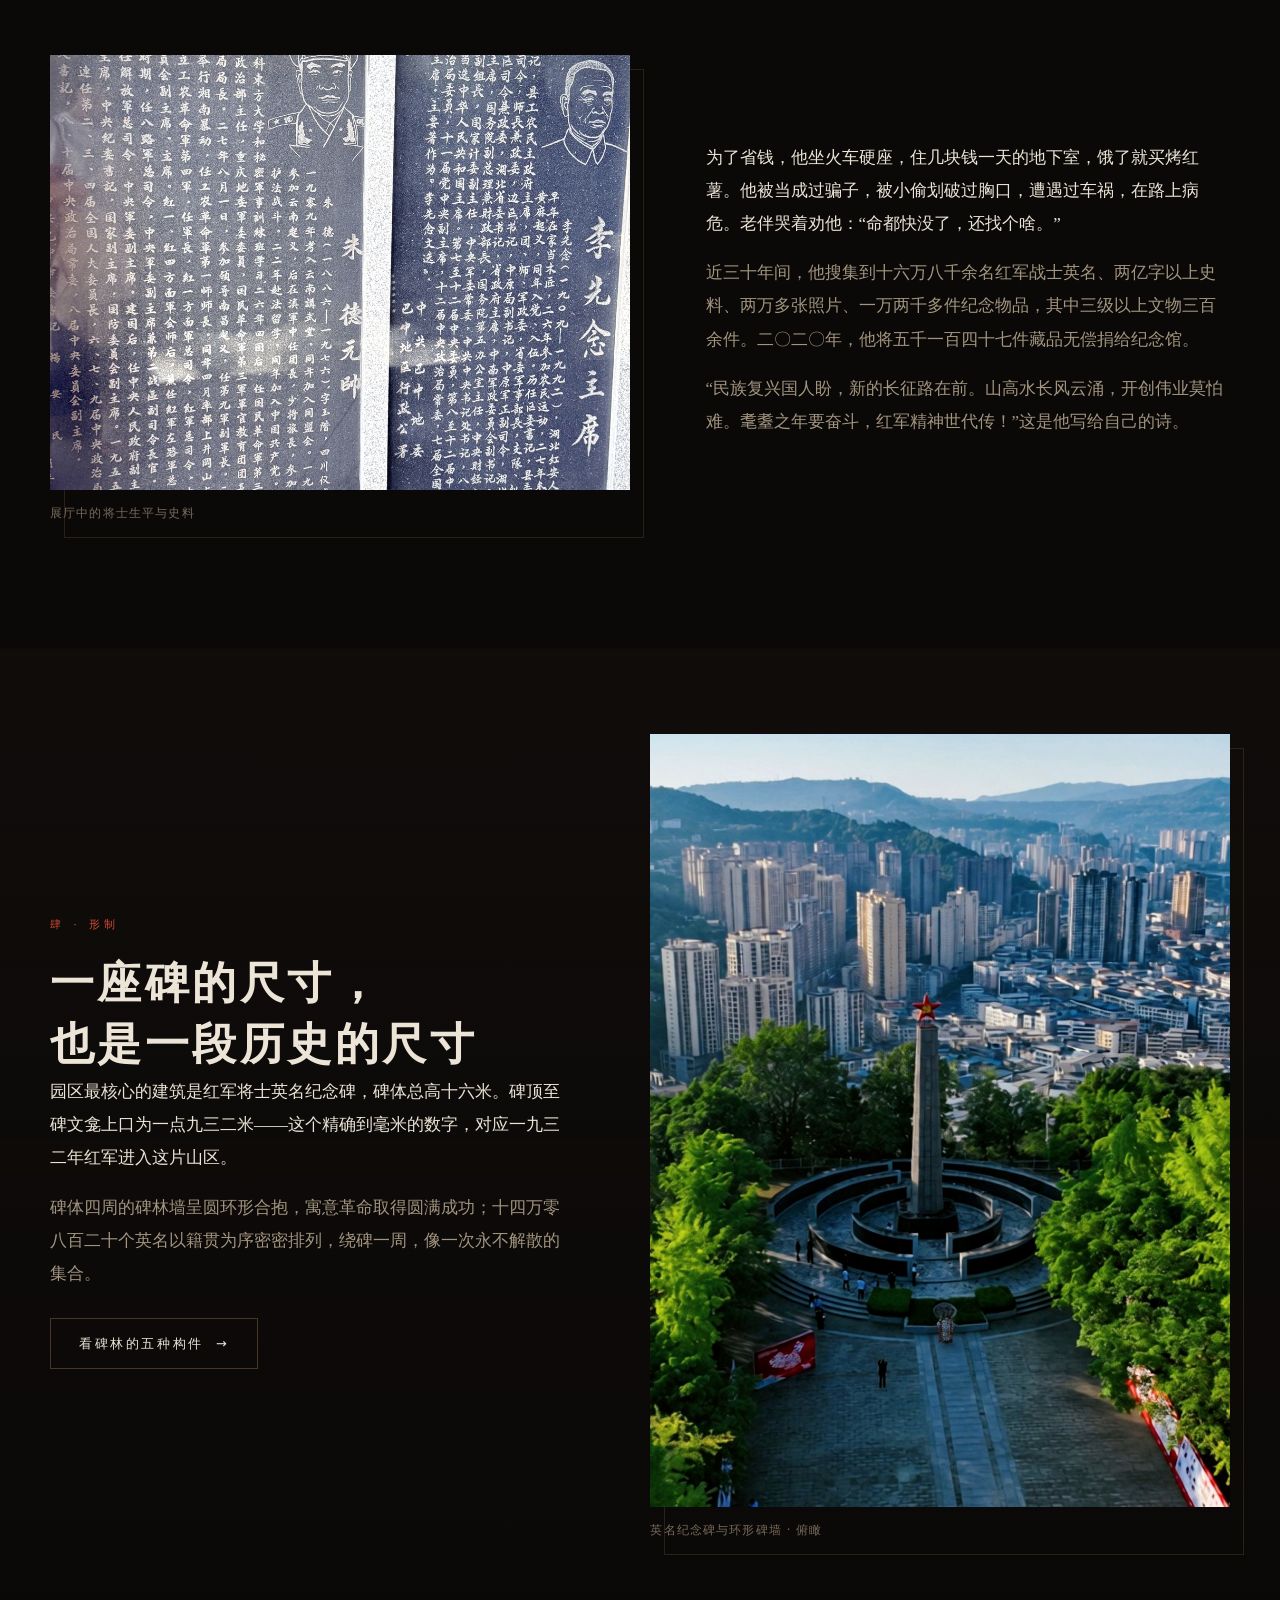
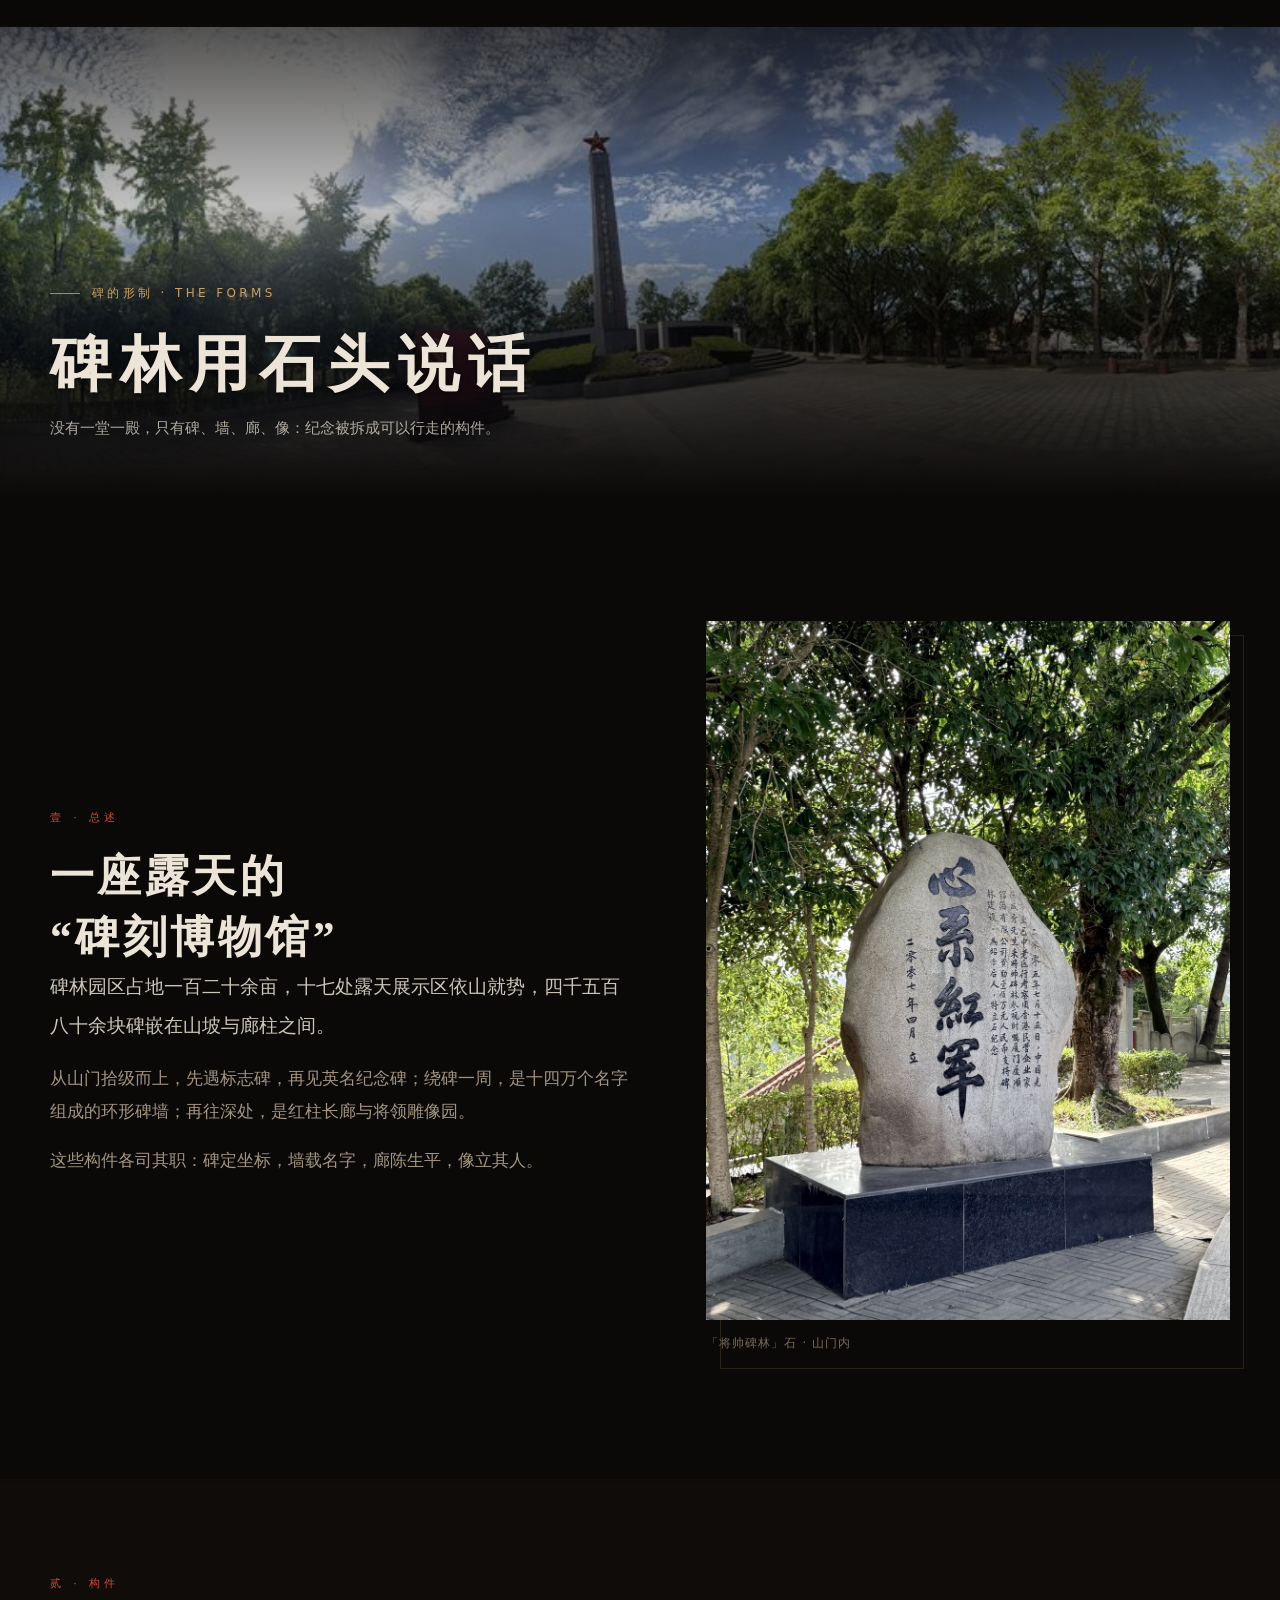
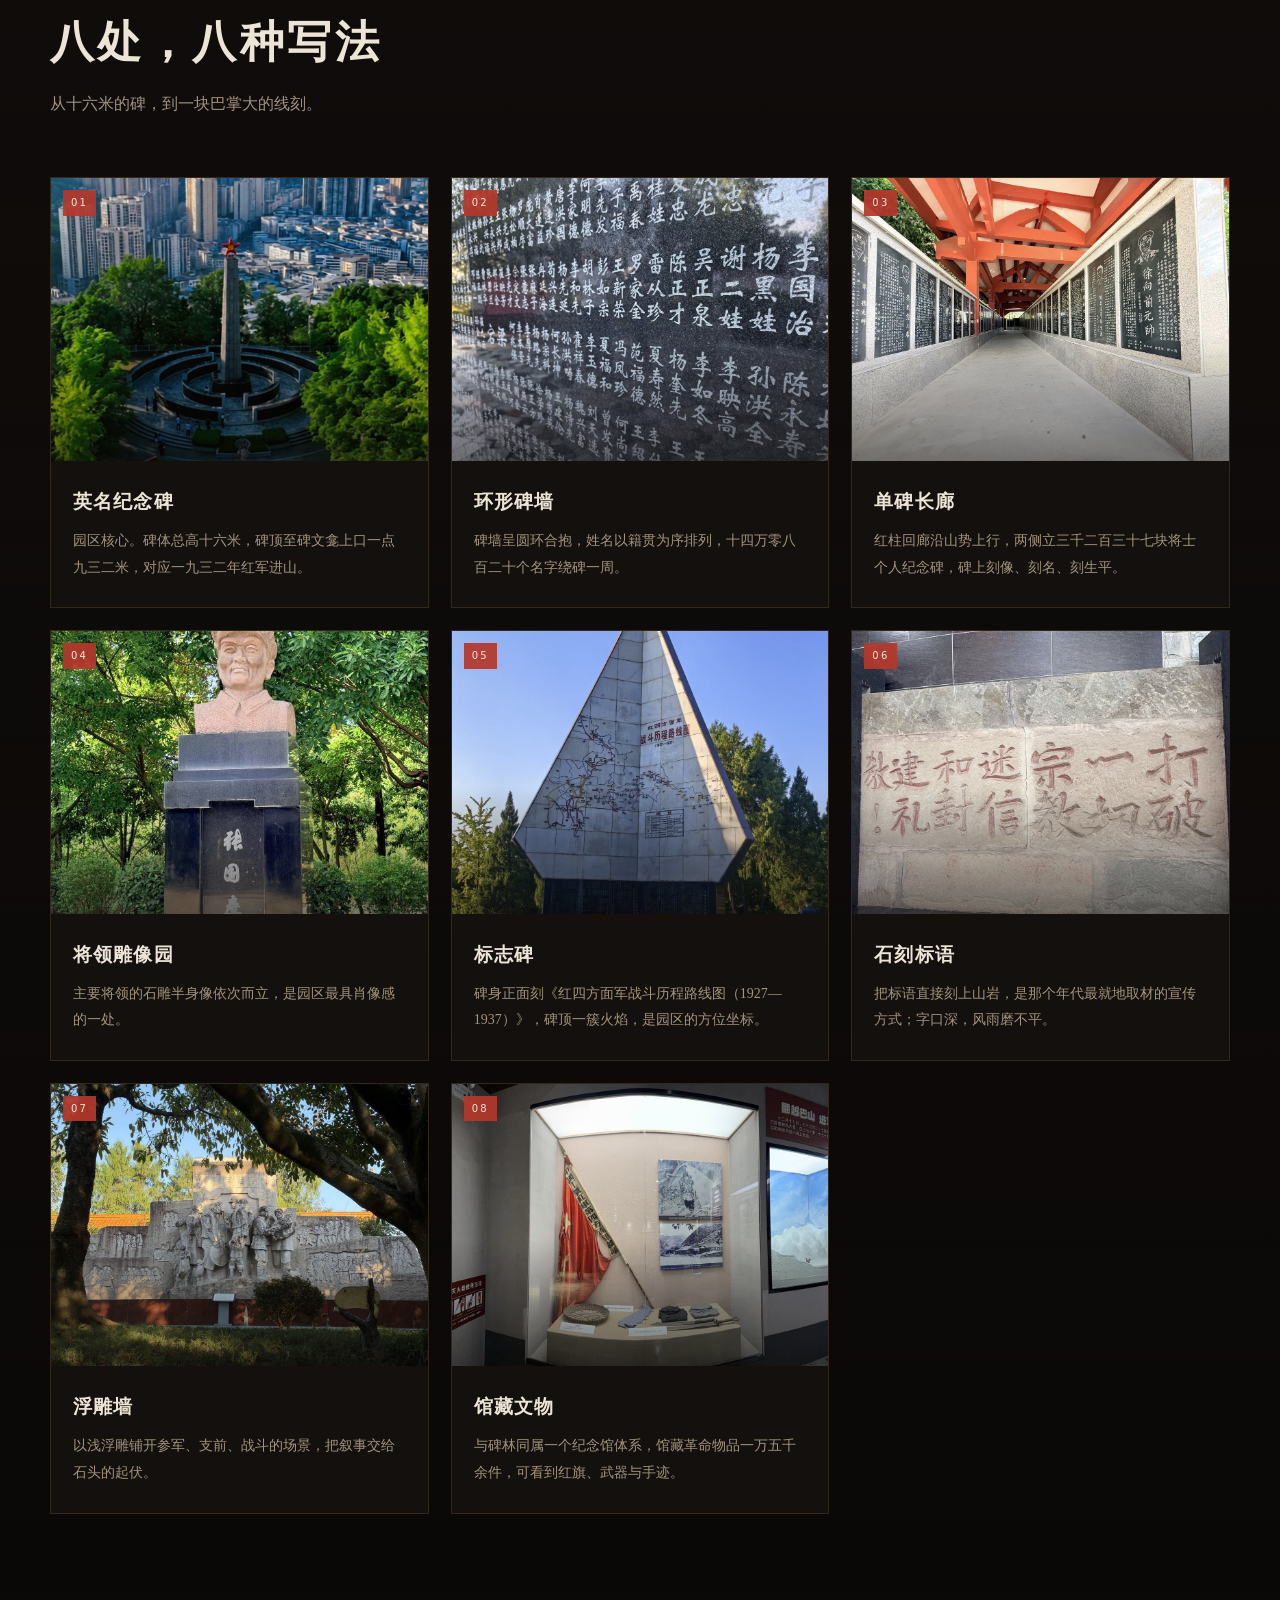
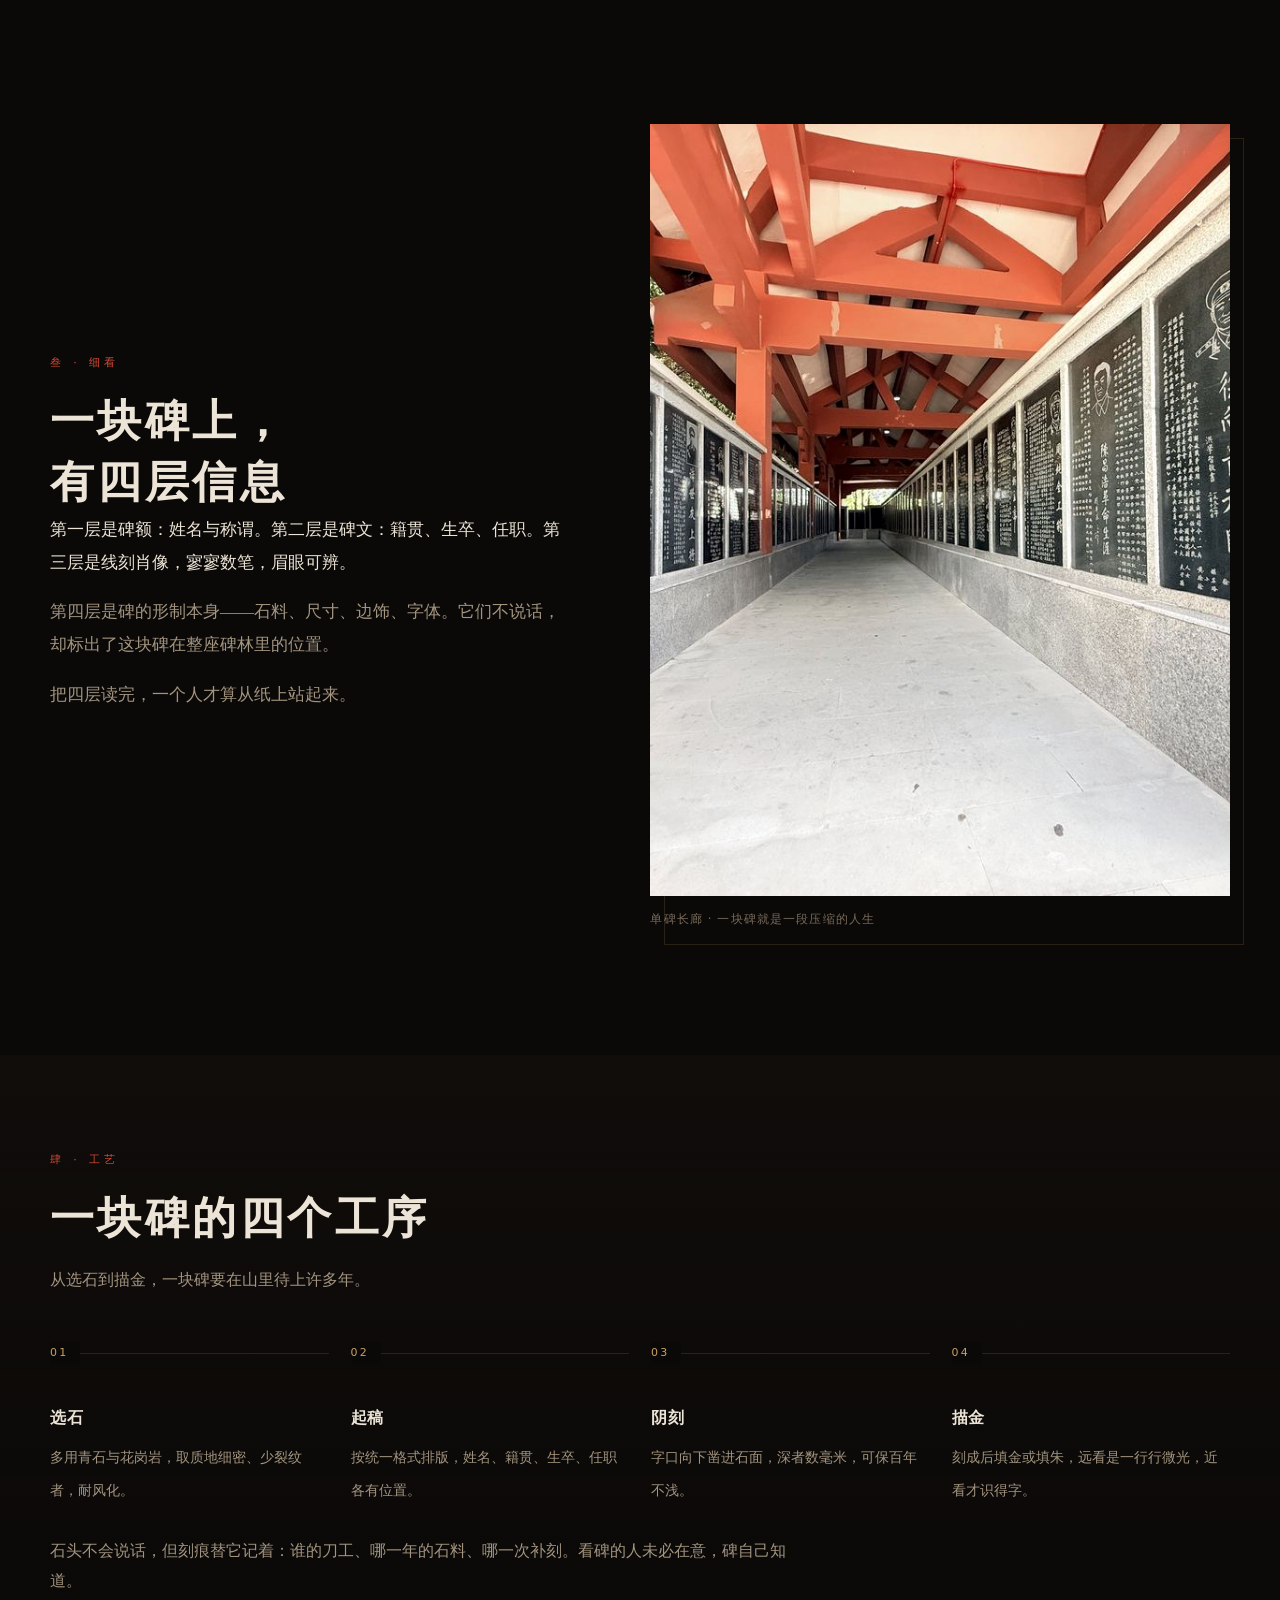
